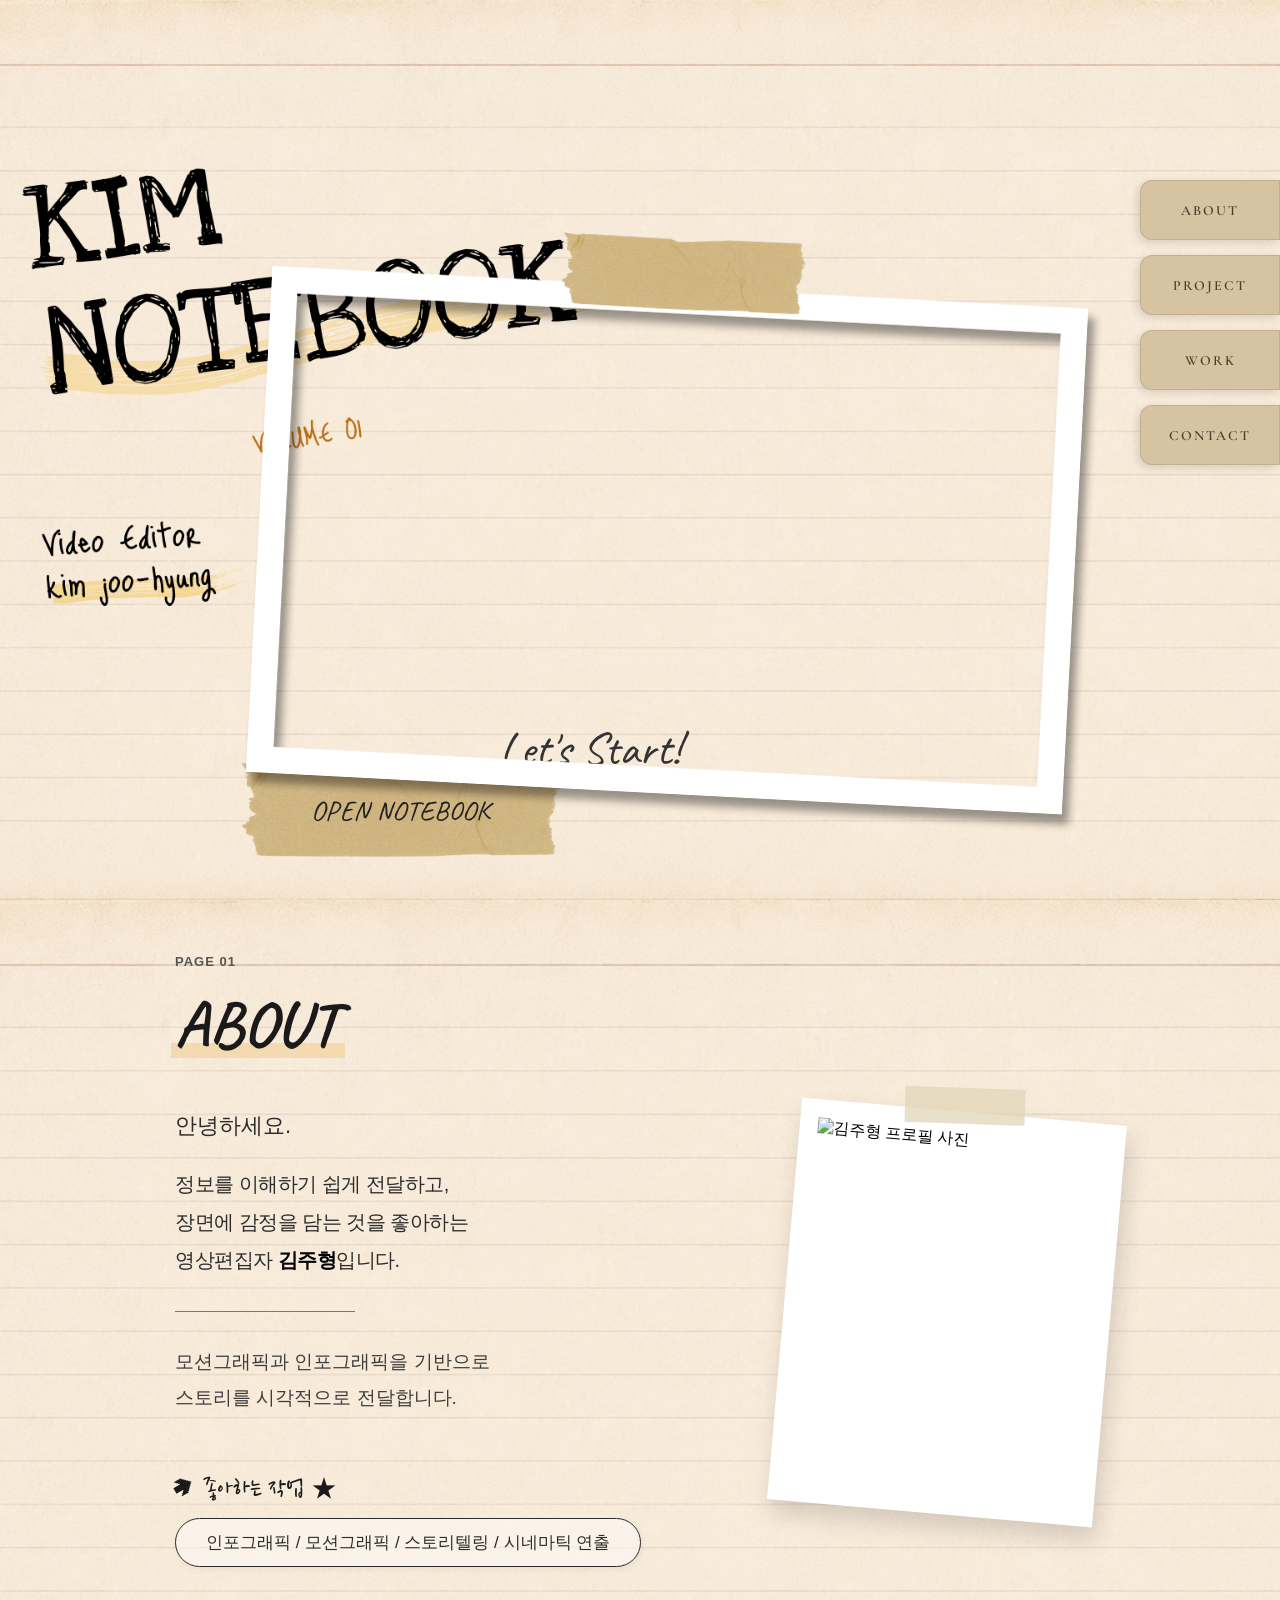
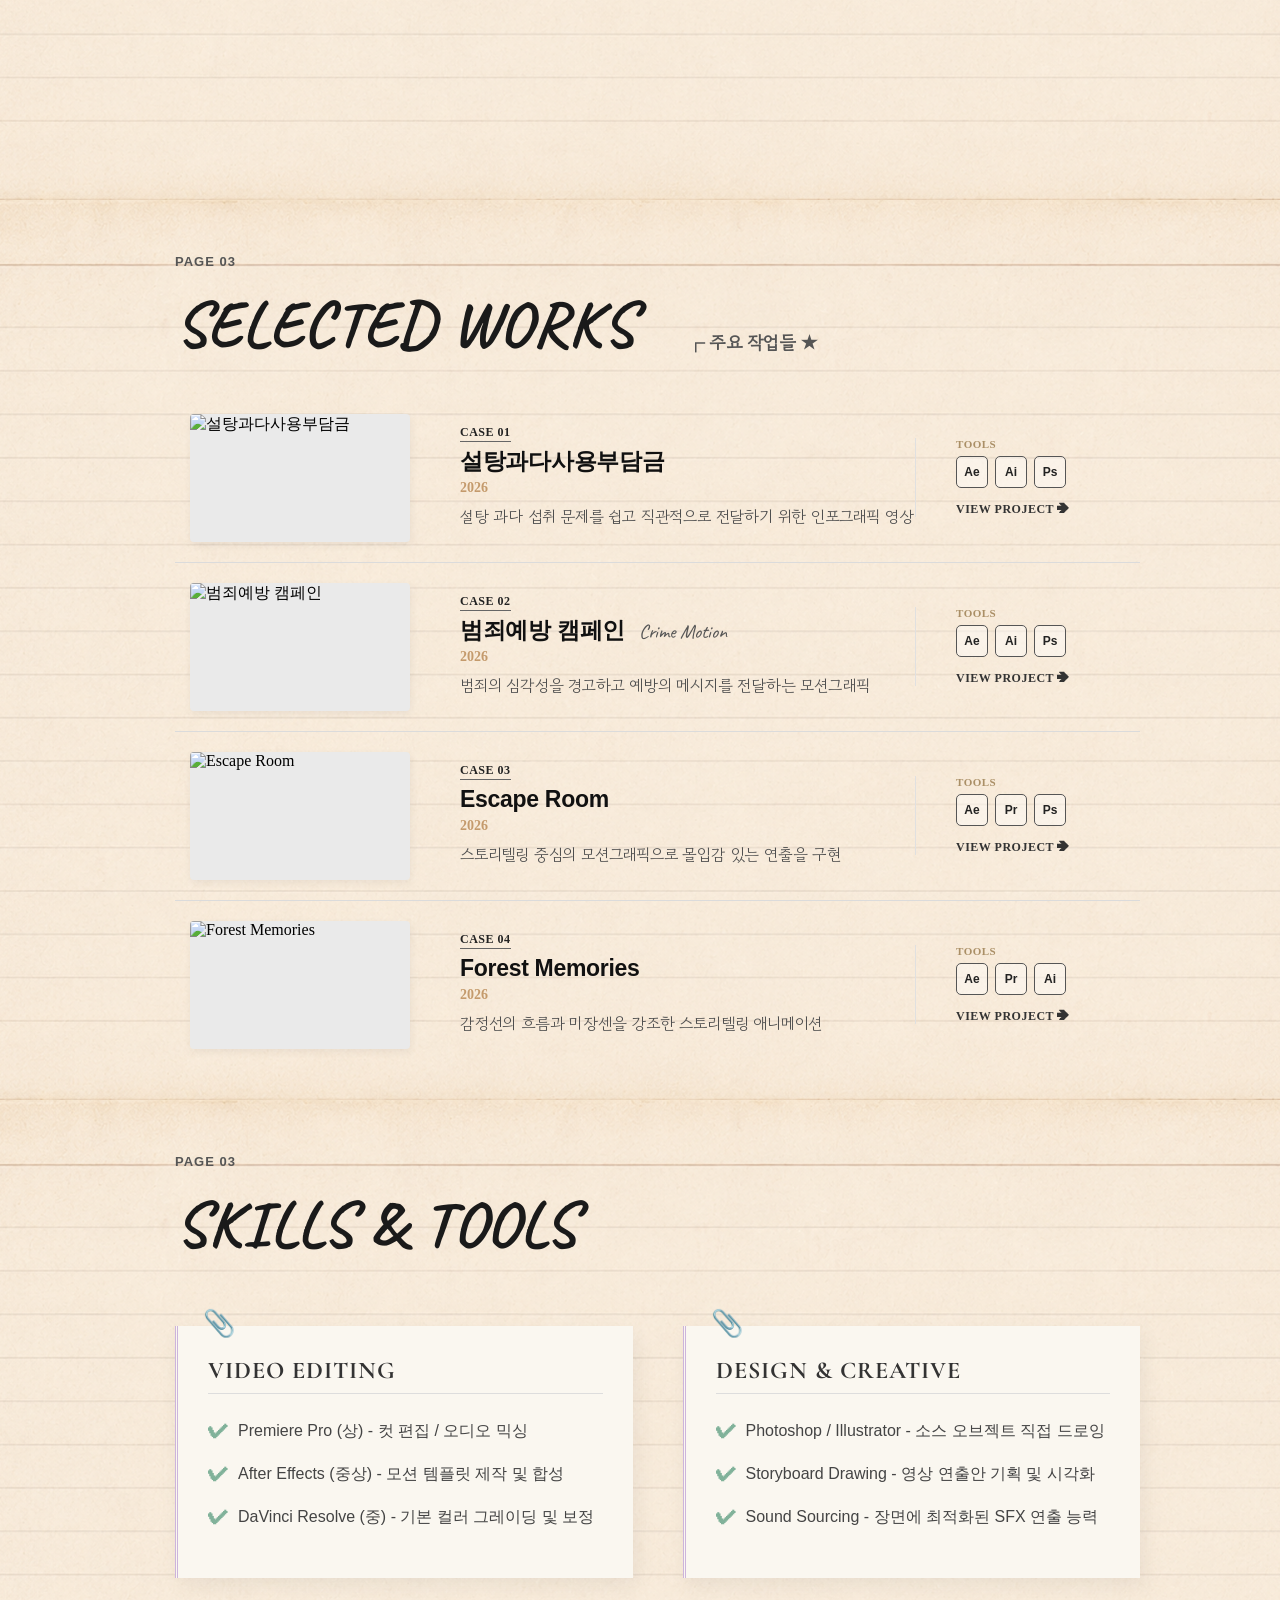
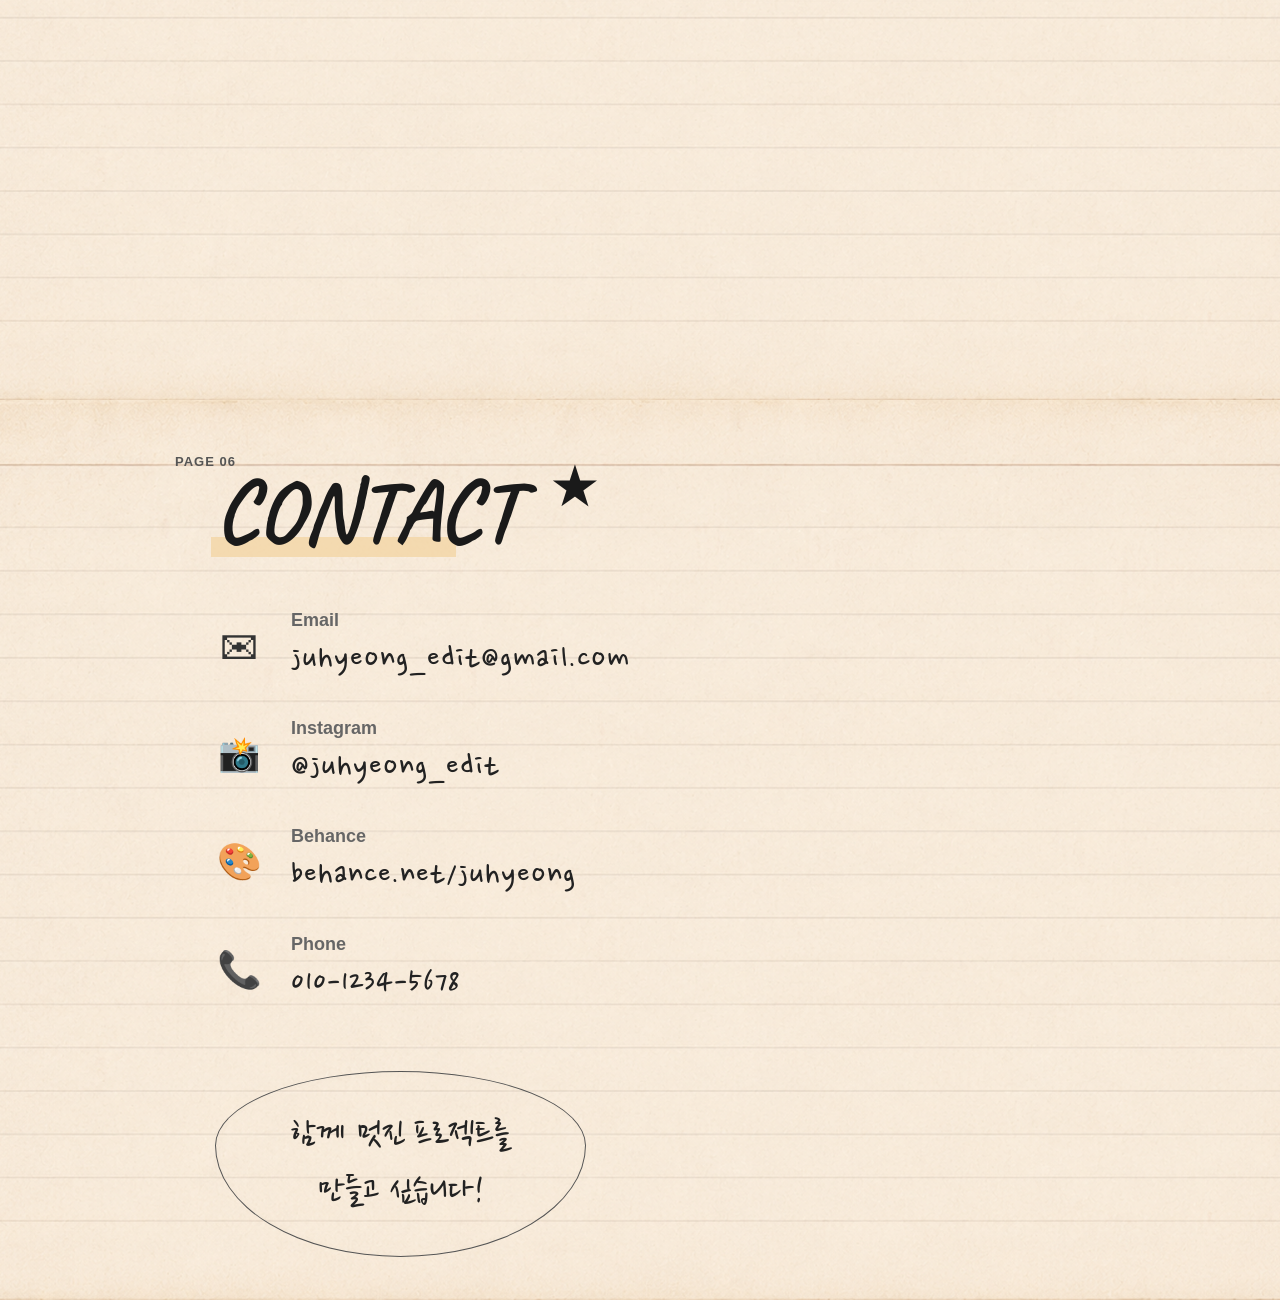
==== index.html @ 627f8b3f "사이트 전체 수정" ====
<!doctype html>
<html lang="ko">
    <head>
        <meta charset="UTF-8" />
        <meta name="viewport" content="width=device-width, initial-scale=1.0" />
        <title>KIM PORTFOLIO</title>
        <link rel="stylesheet" href="css/sec.css" />
        <link href="https://fonts.googleapis.com/css2?family=Caveat:wght@400;700&display=swap" rel="stylesheet" />
        <link
            href="https://fonts.googleapis.com/css2?family=Cormorant+Garamond:wght@500;600&display=swap"
            rel="stylesheet"
        />
        <link href="https://fonts.googleapis.com/css2?family=Nanum+Pen+Script&display=swap" rel="stylesheet" />
        <script src="js/mainjs.js" defer></script>
        <link
            href="https://fonts.googleapis.com/css2?family=Maru+Buri:wght@400;600&family=Gowun+Dodum&display=swap"
            rel="stylesheet"
        />
    </head>
    <body>
        <!-- 메뉴 -->
        <div class="book-tabs">
            <a href="#about" class="tab tab1">ABOUT</a>
            <a href="#works" class="tab tab2">PROJECT</a>
            <a href="#tools" class="tab tab3">WORK</a>
            <a href="#contact" class="tab tab4">CONTACT</a>
        </div>

        <!-- 메인 히어로 -->
        <section class="main">
            <img src="images/note2.png" alt="" class="bg" />
            <div class="paper-btn">
                <img src="images/paper.png" alt="" />
                <span>OPEN NOTEBOOK</span>
            </div>
            <div class="start-note">Let's Start!</div>
            <!-- 폴라로이드 -->
            <div class="polaroid">
                <video class="polaroid-video" autoplay muted loop playsinline>
                    <source src="images" type="video/mp4" />
                </video>
                <img src="images/마스킹폴라.png" class="polaroid-frame" />
            </div>
        </section>

        <!-- SECTION 2: ABOUT -->
        <section id="about" class="note-section">
            <img src="images/note back.png" class="bg" />

            <div class="inner">
                <span class="page-number">PAGE 01</span>
                <h2 class="title-about">ABOUT</h2>

                <div class="about-container">
                    <!-- 왼쪽 본문 텍스트 영역 -->
                    <div class="about-text-content">
                        <p class="greeting">안녕하세요.</p>
                        <p class="main-desc">
                            정보를 이해하기 쉽게 전달하고,<br />
                            장면에 감정을 담는 것을 좋아하는<br />
                            영상편집자 <span class="highlight-name">김주형</span>입니다.
                        </p>

                        <div class="handwriting-line"></div>

                        <p class="sub-desc">
                            모션그래픽과 인포그래픽을 기반으로<br />
                            스토리를 시각적으로 전달합니다.
                        </p>

                        <!-- 좋아하는 작업 섹션 (스티커 느낌) -->
                        <div class="favorite-section">
                            <div class="favorite-title"><span class="curve-arrow">➔</span> 좋아하는 작업 ★</div>
                            <div class="favorite-tags">인포그래픽 / 모션그래픽 / 스토리텔링 / 시네마틱 연출</div>
                        </div>
                    </div>

                    <!-- 오른쪽 폴라로이드 사진 영역 -->
                    <div class="about-photo-content">
                        <div class="photo-polaroid">
                            <div class="masking-tape"></div>
                            <img src="profile.jpg" alt="김주형 프로필 사진" class="profile-image" />
                        </div>
                    </div>
                </div>
            </div>
        </section>

        <!-- SECTION 3: WORKS (image_a112c7.jpg 레이아웃 완벽 매칭 + 스크롤 보드 구성) -->
        <section id="works" class="note-section2">
            <img src="images/note back.png" class="bg" />

            <div class="inner">
                <!-- 상단 타이틀 영역 -->
                <span class="page-number">PAGE 03</span>
                <h2 class="section-title">SELECTED WORKS <span class="sub-hand-title">┌ 주요 작업들 ★</span></h2>

                <!-- 전체를 감싸는 정갈한 사각형 큰 박스 -->
                <div class="works-board-box">
                    <!-- CASE 01 -->
                    <div class="work-list-item">
                        <div class="work-thumb">
                            <img src="images/thumb01.jpg" alt="설탕과다사용부담금" />
                        </div>
                        <div class="work-info-center">
                            <div class="case-tag">CASE 01</div>
                            <h3 class="work-item-title">설탕과다사용부담금</h3>
                            <span class="work-year">2026</span>
                            <p class="work-item-desc">
                                설탕 과다 섭취 문제를 쉽고 직관적으로 전달하기 위한 인포그래픽 영상
                            </p>
                        </div>
                        <div class="work-meta-right">
                            <div class="tools-wrapper">
                                <span class="tools-label">TOOLS</span>
                                <div class="tools-icons">
                                    <span class="icon-square">Ae</span>
                                    <span class="icon-square">Ai</span>
                                    <span class="icon-square">Ps</span>
                                </div>
                            </div>
                            <a href="#" class="view-project-btn">VIEW PROJECT ➔</a>
                        </div>
                    </div>

                    <!-- CASE 02 -->
                    <div class="work-list-item">
                        <div class="work-thumb">
                            <img src="images/thumb02.jpg" alt="범죄예방 캠페인" />
                        </div>
                        <div class="work-info-center">
                            <div class="case-tag">CASE 02</div>
                            <h3 class="work-item-title">범죄예방 캠페인 <span class="en-title">Crime Motion</span></h3>
                            <span class="work-year">2026</span>
                            <p class="work-item-desc">범죄의 심각성을 경고하고 예방의 메시지를 전달하는 모션그래픽</p>
                        </div>
                        <div class="work-meta-right">
                            <div class="tools-wrapper">
                                <span class="tools-label">TOOLS</span>
                                <div class="tools-icons">
                                    <span class="icon-square">Ae</span>
                                    <span class="icon-square">Ai</span>
                                    <span class="icon-square">Ps</span>
                                </div>
                            </div>
                            <a href="#" class="view-project-btn">VIEW PROJECT ➔</a>
                        </div>
                    </div>

                    <!-- CASE 03 -->
                    <div class="work-list-item">
                        <div class="work-thumb">
                            <img src="images/thumb03.jpg" alt="Escape Room" />
                        </div>
                        <div class="work-info-center">
                            <div class="case-tag">CASE 03</div>
                            <h3 class="work-item-title">Escape Room</h3>
                            <span class="work-year">2026</span>
                            <p class="work-item-desc">스토리텔링 중심의 모션그래픽으로 몰입감 있는 연출을 구현</p>
                        </div>
                        <div class="work-meta-right">
                            <div class="tools-wrapper">
                                <span class="tools-label">TOOLS</span>
                                <div class="tools-icons">
                                    <span class="icon-square">Ae</span>
                                    <span class="icon-square">Pr</span>
                                    <span class="icon-square">Ps</span>
                                </div>
                            </div>
                            <a href="#" class="view-project-btn">VIEW PROJECT ➔</a>
                        </div>
                    </div>

                    <!-- CASE 04 -->
                    <div class="work-list-item">
                        <div class="work-thumb">
                            <img src="images/thumb04.jpg" alt="Forest Memories" />
                        </div>
                        <div class="work-info-center">
                            <div class="case-tag">CASE 04</div>
                            <h3 class="work-item-title">Forest Memories</h3>
                            <span class="work-year">2026</span>
                            <p class="work-item-desc">감정선의 흐름과 미장센을 강조한 스토리텔링 애니메이션</p>
                        </div>
                        <div class="work-meta-right">
                            <div class="tools-wrapper">
                                <span class="tools-label">TOOLS</span>
                                <div class="tools-icons">
                                    <span class="icon-square">Ae</span>
                                    <span class="icon-square">Pr</span>
                                    <span class="icon-square">Ai</span>
                                </div>
                            </div>
                            <a href="#" class="view-project-btn">VIEW PROJECT ➔</a>
                        </div>
                    </div>
                </div>
            </div>
        </section>

        <!-- SECTION 4: TOOLS & SKILLS (보유 기술 스택) -->
        <section id="tools" class="note-section3">
            <img src="images/note back.png" class="bg" />
            <div class="inner">
                <span class="page-number">PAGE 03</span>
                <h2 class="section-title">SKILLS & TOOLS</h2>

                <div class="tools-container">
                    <div class="tool-card">
                        <div class="clip">📎</div>
                        <h3>VIDEO EDITING</h3>
                        <ul class="skill-list">
                            <li><span class="check">✔</span> Premiere Pro (상) - 컷 편집 / 오디오 믹싱</li>
                            <li><span class="check">✔</span> After Effects (중상) - 모션 템플릿 제작 및 합성</li>
                            <li><span class="check">✔</span> DaVinci Resolve (중) - 기본 컬러 그레이딩 및 보정</li>
                        </ul>
                    </div>

                    <div class="tool-card">
                        <div class="clip">📎</div>
                        <h3>DESIGN & CREATIVE</h3>
                        <ul class="skill-list">
                            <li><span class="check">✔</span> Photoshop / Illustrator - 소스 오브젝트 직접 드로잉</li>
                            <li><span class="check">✔</span> Storyboard Drawing - 영상 연출안 기획 및 시각화</li>
                            <li><span class="check">✔</span> Sound Sourcing - 장면에 최적화된 SFX 연출 능력</li>
                        </ul>
                    </div>
                </div>
            </div>
        </section>

        <!-- SECTION 5: CONTACT (연락처 및 아웃트로) -->
        <section id="contact" class="note-section4">
            <img src="images/note back.png" class="bg" />

            <div class="inner">
                <span class="page-number">PAGE 06</span>

                <div class="contact-wrapper">
                    <div class="contact-left">
                        <h2 class="title-contact">CONTACT <span class="star">★</span></h2>

                        <div class="contact-list">
                            <div class="contact-item">
                                <div class="icon-box email-icon"></div>
                                <div class="info-box">
                                    <span class="label">Email</span>
                                    <span class="value">juhyeong_edit@gmail.com</span>
                                </div>
                            </div>

                            <div class="contact-item">
                                <div class="icon-box instagram-icon"></div>
                                <div class="info-box">
                                    <span class="label">Instagram</span>
                                    <span class="value">@juhyeong_edit</span>
                                </div>
                            </div>

                            <div class="contact-item">
                                <div class="icon-box behance-icon"></div>
                                <div class="info-box">
                                    <span class="label">Behance</span>
                                    <span class="value">behance.net/juhyeong</span>
                                </div>
                            </div>

                            <div class="contact-item">
                                <div class="icon-box phone-icon"></div>
                                <div class="info-box">
                                    <span class="label">Phone</span>
                                    <span class="value">010-1234-5678</span>
                                </div>
                            </div>
                        </div>

                        <div class="cloud-comment">
                            <p>함께 멋진 프로젝트를<br />만들고 싶습니다!</p>
                        </div>
                    </div>

                    <div class="contact-right"></div>
                </div>
            </div>
        </section>
    </body>
</html>
---- css/sec.css ----
/* ==========================================
   기본 초기화 및 공통 레이아웃 스타일 
   ========================================== */
* {
    margin: 0;
    padding: 0;
    box-sizing: border-box;
}
ul,
li {
    list-style: none;
}
a {
    text-decoration: none;
    color: #333;
}
img {
    width: 100%;
    display: block;
    object-fit: cover;
}
section {
    height: 100vh;
    width: 100%;
}
.inner {
    max-width: 1480px;
    margin: auto;
}

/* ==========================================
   메뉴 고정 및 탭 스타일 
   ========================================== */
.book-tabs {
    position: fixed;
    right: 0;
    top: 180px;
    z-index: 100;
}
.tab {
    display: flex;
    align-items: center;
    justify-content: center;
    width: 140px;
    height: 60px;
    margin-bottom: 15px;
    text-decoration: none;
    font-family: "Cormorant Garamond", serif;
    font-size: 14px;
    font-weight: 600;
    letter-spacing: 2px;
    color: #4b3c2a;
    background: #d6c3a1;
    border: 1px solid rgba(80, 60, 40, 0.15);
    transition: 0.3s;
    border-radius: 12px 0 0 12px;
    box-shadow: -3px 3px 8px rgba(0, 0, 0, 0.12);
    text-transform: uppercase;
}
.tab:hover {
    transform: translateX(-7px);
    background: #ccb58d;
    color: #2e2116;
    box-shadow: -8px 8px 18px rgba(0, 0, 0, 0.18);
}

/* ==========================================
   메인 히어로 섹션 스타일 
   ========================================== */
.main {
    position: relative;
    overflow: hidden;
}
.main .bg {
    width: 100%;
    height: 100vh;
    object-fit: cover;
}
.paper-btn {
    position: absolute;
    left: 240px;
    top: 760px;
    width: 320px;
    height: 100px;
    background: none;
    border: none;
    cursor: pointer;
    transition:
        transform 0.25s ease,
        filter 0.25s ease;
}
.paper-btn img {
    width: 100%;
    height: 100%;
    object-fit: contain;
    display: block;
}
.paper-btn span {
    position: absolute;
    top: 50%;
    left: 50%;
    transform: translate(-50%, -50%);
    font-family: "Caveat", cursive;
    font-size: 28px;
    color: #222;
    white-space: nowrap;
}
.paper-btn:hover {
    transform: translateY(-8px);
    filter: drop-shadow(0 12px 20px rgba(0, 0, 0, 0.2));
}
.paper-btn:active img {
    transform: translateY(-3px);
}
.start-note {
    position: absolute;
    left: 500px;
    top: 720px;
    font-family: "Caveat", cursive;
    font-size: 46px;
    color: #333;
    animation: doodleRotate 0.8s steps(1) infinite;
}
@keyframes doodleRotate {
    0% {
        transform: rotate(-6deg);
    }
    25% {
        transform: rotate(-2deg);
    }
    50% {
        transform: rotate(-9deg);
    }
    75% {
        transform: rotate(-4deg);
    }
    100% {
        transform: rotate(-6deg);
    }
}
.polaroid {
    position: absolute;
    right: 160px;
    bottom: 60px;
    width: 900px;
    z-index: 50;
    transform: rotate(3deg);
}
.polaroid-video {
    position: absolute;
    top: 60px;
    left: 20px;
    width: 260px;
    height: 270px;
    object-fit: cover;
}
.polaroid-frame {
    position: relative;
    width: 100%;
    display: block;
    z-index: 2;
}

/* ==========================================
   노트패드 공통 베이스 (SECTION 2, 3, 4, 5 통합 대응)
   ========================================== */
.note-section,
.note-section2,
.note-section3,
.note-section4 {
    position: relative;
    width: 100%;
    height: 100vh;
    display: block;
    clear: both;
    overflow: hidden;
}
.note-section .bg,
.note-section2 .bg,
.note-section3 .bg,
.note-section4 .bg {
    position: absolute;
    top: 0;
    left: 0;
    width: 100%;
    height: 100vh;
    object-fit: cover;
    z-index: 1;
}
.note-section .inner,
.note-section2 .inner,
.note-section3 .inner,
.note-section4 .inner {
    position: relative;
    z-index: 2;
    max-width: 100%;
    height: 100%;
    padding-top: 55px;
    padding-left: 175px; /* 스프링선 침범 제어 */
    padding-right: 140px; /* 우측 인덱스 탭 겹침 완충지대 확보 */
    box-sizing: border-box;
}

/* 타이틀 정렬 요소들 */
.page-number {
    display: block;
    font-family: "Arial", sans-serif;
    font-size: 13px;
    font-weight: bold;
    color: #555555;
    letter-spacing: 1px;
    margin-bottom: 24px;
    line-height: 1;
}
.title-about,
.section-title {
    display: inline-block;
    position: relative;
    font-family: "Caveat", cursive;
    font-size: 64px;
    font-weight: 700;
    color: #1a1a1a;
    line-height: 1;
    margin: 0;
    letter-spacing: 1px;
}
.title-about::after,
.section-title::after {
    content: "";
    position: absolute;
    left: -4px;
    bottom: -2px;
    width: 106%;
    height: 15px;
    background-color: #f3d4a2;
    z-index: -1;
    opacity: 0.75;
}

/* ==========================================
   SECTION 2: ABOUT 개별 스타일
   ========================================== */
.about-container {
    display: flex;
    justify-content: space-between;
    align-items: flex-start;
    margin-top: 55px;
    width: 100%;
}
.about-text-content {
    flex: 1.2;
    font-family: "Pretendard", sans-serif;
    color: #2c2c2c;
}
.about-text-content .greeting {
    font-size: 22px;
    font-weight: 500;
    margin-bottom: 24px;
}
.about-text-content .main-desc {
    font-size: 20px;
    line-height: 1.9;
    letter-spacing: -0.5px;
}
.about-text-content .highlight-name {
    font-weight: 700;
    color: #000;
}
.about-text-content .handwriting-line {
    width: 180px;
    height: 1px;
    background-color: #777777;
    margin: 32px 0;
}
.about-text-content .sub-desc {
    font-size: 19px;
    line-height: 1.9;
    color: #3d3d3d;
}
.favorite-section {
    margin-top: 55px;
}
.favorite-title {
    font-family: "Nanum Pen Script", cursive;
    font-size: 26px;
    color: #1a1a1a;
    margin-bottom: 12px;
    display: flex;
    align-items: center;
    gap: 8px;
}
.favorite-section .curve-arrow {
    transform: rotate(-30deg);
    display: inline-block;
    font-size: 20px;
}
.favorite-tags {
    display: inline-block;
    border: 1.5px solid #2b2b2b;
    border-radius: 50px;
    padding: 12px 30px;
    font-size: 17px;
    font-weight: 500;
    background-color: rgba(255, 255, 255, 0.4);
    box-shadow: 2px 3px 6px rgba(0, 0, 0, 0.05);
}
.about-photo-content {
    flex: 0.8;
    display: flex;
    justify-content: center;
    align-items: center;
}
.photo-polaroid {
    position: relative;
    background-color: #ffffff;
    padding: 18px 18px 75px 18px;
    box-shadow: 5px 12px 25px rgba(0, 0, 0, 0.15);
    transform: rotate(5deg);
    transition: transform 0.4s ease;
}
.photo-polaroid:hover {
    transform: rotate(0deg) scale(1.03);
}
.photo-polaroid .profile-image {
    width: 290px;
    height: 310px;
    object-fit: cover;
}
.photo-polaroid .masking-tape {
    position: absolute;
    top: -24px;
    left: 50%;
    transform: translateX(-50%) rotate(-3deg);
    width: 120px;
    height: 36px;
    background-color: rgba(226, 214, 184, 0.75);
}

/* ==========================================
   SECTION 3: WORKS 개별 스타일 (가독성 높은 서체 조합)
   ========================================== */
/* 타이틀 및 코멘트 정렬 */
.sub-hand-title {
    font-family: 'Gowun Dodum', sans-serif;
    font-size: 18px; /* 손글씨 고딕 계열에 맞춘 가독성 스케일링 */
    font-weight: 600;
    color: #555555;
    margin-left: 35px;
    display: inline-block;
    vertical-align: bottom;
    transform: translateY(-5px);
    letter-spacing: -0.5px;
}

.section-title {
    display: inline-block;
    position: relative;
    font-family: "Caveat", cursive;
    font-size: 64px;
    font-weight: 700;
    color: #1a1a1a;
    line-height: 1;
    margin: 0;
    letter-spacing: 1px;
}
.section-title::after { display: none !important; }

/* 4개의 행을 담는 큰 박스 중앙 정렬 */
.works-board-box {
    display: flex;
    flex-direction: column;
    justify-content: center; 
    width: 100%;
    max-width: 1320px;       
    height: calc(100vh - 170px); 
    margin: 10px auto 0 auto; 
}

/* 개별 리스트 아이템 행 */
.work-list-item {
    display: flex;
    align-items: center;
    padding: 20px 15px; 
    border-bottom: 1px solid #dbdbdb;
    width: 100%;
    box-sizing: border-box;
}
.work-list-item:last-child {
    border-bottom: none;
}

/* 좌측 썸네일 구조 */
.work-thumb {
    width: 220px;  
    height: 128px; 
    background-color: #eaeaea;
    border-radius: 4px;
    overflow: hidden;
    box-shadow: 1px 3px 8px rgba(0, 0, 0, 0.06);
    flex-shrink: 0;
}
.work-thumb img {
    width: 100%;
    height: 100%;
    object-fit: cover;
}

/* 중앙 설명 텍스트 영역 */
.work-info-center {
    flex: 1;
    padding-left: 50px; 
    display: flex;
    flex-direction: column;
    align-items: flex-start;
}

.case-tag {
    font-family: 'Maru Buri', serif; /* 단정한 도서 타입의 모눈종이 감성 서체 */
    font-size: 12px;
    font-weight: 600;
    color: #222;
    position: relative;
    margin-bottom: 8px;
    letter-spacing: 0.5px;
    text-transform: uppercase;
}
.case-tag::after {
    content: '';
    position: absolute;
    left: 0;
    bottom: -2px;
    width: 100%;
    height: 1px;
    background-color: #666;
}

/* 프로젝트 대제목 크기 및 서체 정비 */
.work-item-title {
    font-family: 'Pretendard', sans-serif;
    font-size: 23px; 
    font-weight: bold;
    color: #111111;
    margin-bottom: 4px;
    line-height: 1.2;
    letter-spacing: -0.3px;
}
.work-item-title .en-title {
    font-family: 'Caveat', cursive;
    font-size: 20px;
    font-weight: normal;
    margin-left: 8px;
    color: #555;
}

.work-year {
    font-family: 'Maru Buri', serif;
    font-size: 14px;
    font-weight: 600;
    color: #c49a6c;
    margin-bottom: 8px;
}

/* [중요 수정] 가독성을 대폭 높인 부드러운 노트용 서체 적용 */
.work-item-desc {
    font-family: 'Gowun Dodum', sans-serif; /* 둥글둥글하면서도 정렬이 완벽한 가독성 최고 서체 */
    font-size: 16px; /* 고딕 계열에 최적화된 편안한 본문 크기 */
    line-height: 1.6;
    color: #4f4f4f;
    letter-spacing: -0.2px;
}

/* 우측 메타 툴 & 링크 영역 */
.work-meta-right {
    width: 210px;
    display: flex;
    flex-direction: column;
    align-items: flex-start;
    padding-left: 40px;
    border-left: 1px solid #e0e0e0;
    flex-shrink: 0;
}

.tools-wrapper {
    margin-bottom: 14px;
}
.tools-label {
    display: block;
    font-family: 'Maru Buri', serif;
    font-size: 11px;
    font-weight: bold;
    letter-spacing: 0.5px;
    color: #aa8f66;
    margin-bottom: 6px;
}

/* 툴 아이콘 박스 */
.tools-icons {
    display: flex;
    gap: 7px;
}
.icon-square {
    display: flex;
    align-items: center;
    justify-content: center;
    width: 32px; 
    height: 32px;
    border: 1px solid #555555;
    border-radius: 5px;
    font-family: 'Arial', sans-serif;
    font-size: 12px;
    font-weight: bold;
    color: #222222;
    background-color: rgba(255, 255, 255, 0.4);
}

/* 링크 텍스트 서체 조율 */
.view-project-btn {
    font-family: 'Maru Buri', serif;
    font-size: 12px;
    font-weight: 600;
    letter-spacing: 0.5px;
    color: #333333;
    text-transform: uppercase;
    transition: transform 0.2s ease;
    display: inline-block;
}
.view-project-btn:hover {
    transform: translateX(4px);
    color: #000;
}

/* ==========================================
   SECTION 4: SKILLS & TOOLS 개별 스타일
   ========================================== */
.tools-container {
    display: flex;
    gap: 50px;
    margin-top: 70px;
}
.tool-card {
    flex: 1;
    background: #faf7f0;
    border-left: 3px double #cdb4db;
    padding: 30px;
    position: relative;
    box-shadow: 4px 8px 20px rgba(0, 0, 0, 0.06);
}
.tool-card .clip {
    position: absolute;
    top: -18px;
    left: 25px;
    font-size: 26px;
}
.tool-card h3 {
    font-family: "Cormorant Garamond", serif;
    font-size: 24px;
    letter-spacing: 1px;
    margin-bottom: 25px;
    color: #333;
    border-bottom: 1px solid #ddd;
    padding-bottom: 8px;
}
.skill-list li {
    font-family: "Pretendard", sans-serif;
    font-size: 16px;
    margin-bottom: 18px;
    color: #444;
    display: flex;
    align-items: center;
    gap: 10px;
}
.skill-list .check {
    font-family: "Nanum Pen Script", cursive;
    font-size: 20px;
    color: #81b29a;
    font-weight: bold;
}

/* ==========================================
   SECTION 5: CONTACT 개별 스타일 (세로 반 분할 및 좌측 정중앙 정렬)
   ========================================== */
.contact-wrapper {
    display: flex;
    justify-content: space-between;
    align-items: center; /* [중요] 좌측과 우측 콘텐츠의 세로축 높이를 중앙 정렬 */
    margin-top: 20px;
    width: 100%;
    height: calc(100vh - 160px); /* 상단 타이틀 여백을 제외한 나머지 화면 전체 활용 */
}

/* [수정] 정확히 화면의 왼쪽 '반'을 차지하고, 그 안에서 세로/가로 정중앙 정렬 */
.contact-left {
    flex: 1; /* 가로 폭을 정확히 1:1 수준으로 반 분할 */
    display: flex;
    flex-direction: column;
    justify-content: center; /* 내부 요소들을 세로 정중앙으로 배치 */
    align-items: flex-start; /* 글자 시작선은 왼쪽 정렬 유지 */
    padding-left: 40px;      /* 스프링선에서 한 걸음 더 들어가 안정감 확보 */
    height: 100%;            /* 부모 높이를 그대로 받아와 세로 중앙 정렬 기준 수립 */
}

/* [수정] CONTACT 타이틀 크기 추가 확대 */
.title-contact {
    display: inline-block;
    position: relative;
    font-family: "Caveat", cursive;
    font-size: 88px; /* 76px -> 88px로 추가 확대 */
    font-weight: 700;
    color: #1a1a1a;
    line-height: 1;
    margin: 0 0 55px 0;
    letter-spacing: 1px;
}
.title-contact .star {
    font-family: 'Pretendard', sans-serif;
    font-size: 44px; /* 별 크기 확대 */
    vertical-align: super;
    margin-left: 10px;
    display: inline-block;
    transform: translateY(-8px);
}
.title-contact::after {
    content: '';
    position: absolute;
    left: -4px;
    bottom: -2px;
    width: 245px; /* 커진 글자에 맞춘 형광펜 너비 */
    height: 20px;
    background-color: #f3d4a2;
    z-index: -1;
    opacity: 0.75;
}

/* 연락처 리스트 배열 간격 및 크기 확대 */
.contact-list {
    display: flex;
    flex-direction: column;
    gap: 36px; /* 줄글 라인과의 싱크를 위해 간격 소폭 자극 */
    margin-bottom: 65px;
}

.contact-item {
    display: flex;
    align-items: center;
    gap: 28px; /* 아이콘과 텍스트 사이 여백 확대 */
}

/* 아이콘 크기 추가 확대 */
.contact-item .icon-box {
    width: 48px;  /* 40px -> 48px로 확대 */
    height: 48px; /* 40px -> 48px로 확대 */
    display: flex;
    align-items: center;
    justify-content: center;
}
.email-icon::before { content: "✉"; font-size: 38px; color: #333; }
.instagram-icon::before { content: "📸"; font-size: 34px; color: #333; }
.behance-icon::before { content: "🎨"; font-size: 36px; color: #333; }
.phone-icon::before { content: "📞"; font-size: 36px; color: #333; }

/* [수정] 텍스트 크기 추가 극대화 */
.contact-item .info-box {
    display: flex;
    flex-direction: column;
    gap: 6px;
}
.contact-item .info-box .label {
    font-family: 'Arial', sans-serif;
    font-size: 18px; /* 소제목 시인성 업그레이드 */
    font-weight: bold;
    color: #666666;
}
.contact-item .info-box .value {
    font-family: 'Nanum Pen Script', 'Pretendard', cursive;
    font-size: 36px; /* 30px -> 36px로 큼직하게 확대 */
    color: #222222;
    letter-spacing: 1px;
}

/* [수정] 하단 구름 모양 말풍선 볼륨 및 서체 추가 확대 */
.cloud-comment {
    position: relative;
    display: inline-block;
    padding: 35px 75px; /* 안쪽 여백을 더 넓혀 말풍선 덩어리감 키움 */
    background: transparent;
    
    border: 1.5px solid #555555;
    border-radius: 50% 50% 50% 50% / 40% 40% 60% 60%;
    box-shadow: inset 0 0 8px rgba(0,0,0,0.02);
}
.cloud-comment p {
    font-family: 'Nanum Pen Script', cursive;
    font-size: 38px; /* 32px -> 38px로 통 크게 확대 */
    line-height: 1.5;
    color: #222222;
    text-align: center;
    white-space: nowrap; 
}

/* 오른쪽 콘텐츠 영역 (화면의 오른쪽 반을 정확히 차지) */
.contact-right {
    flex: 1; /* 1:1 분할을 위해 동일하게 1 지정 */
    width: 100%;
    height: 100%;
    position: relative;
    display: flex;
    justify-content: center;
    align-items: center;
}
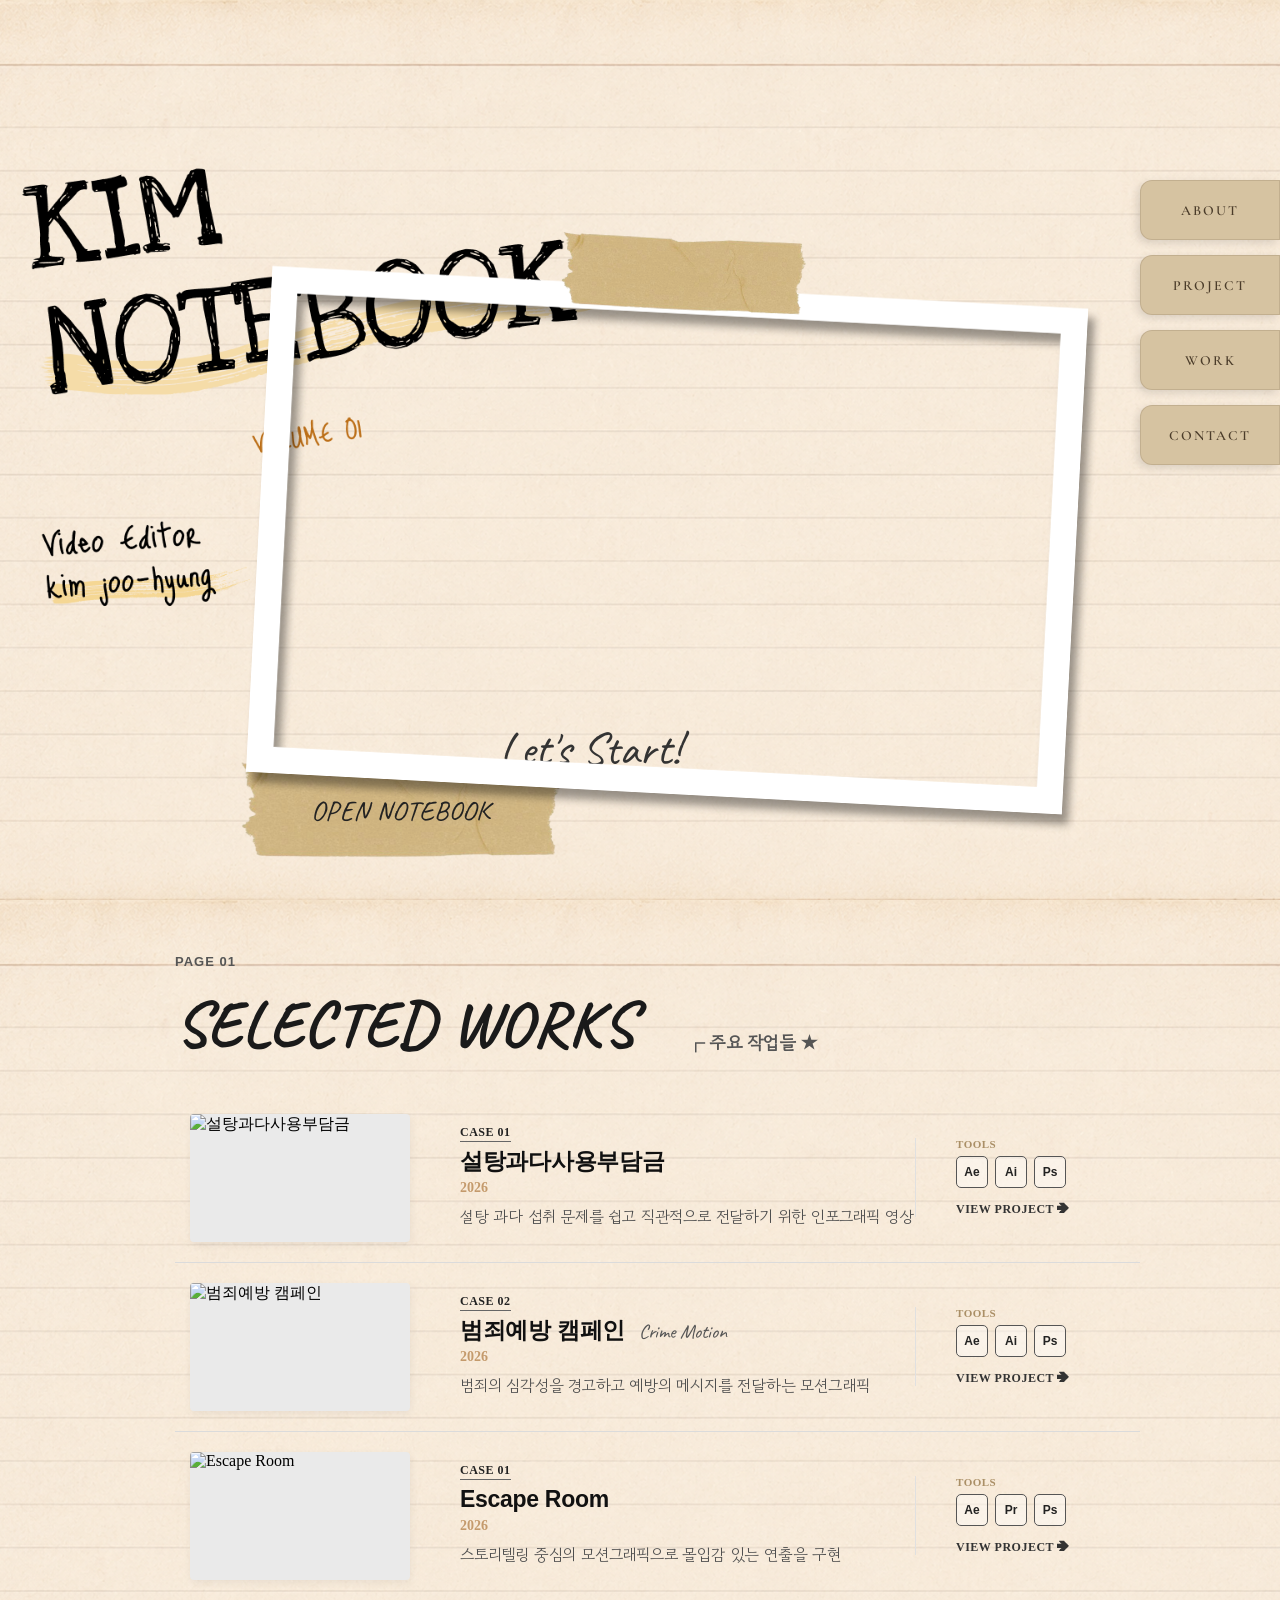
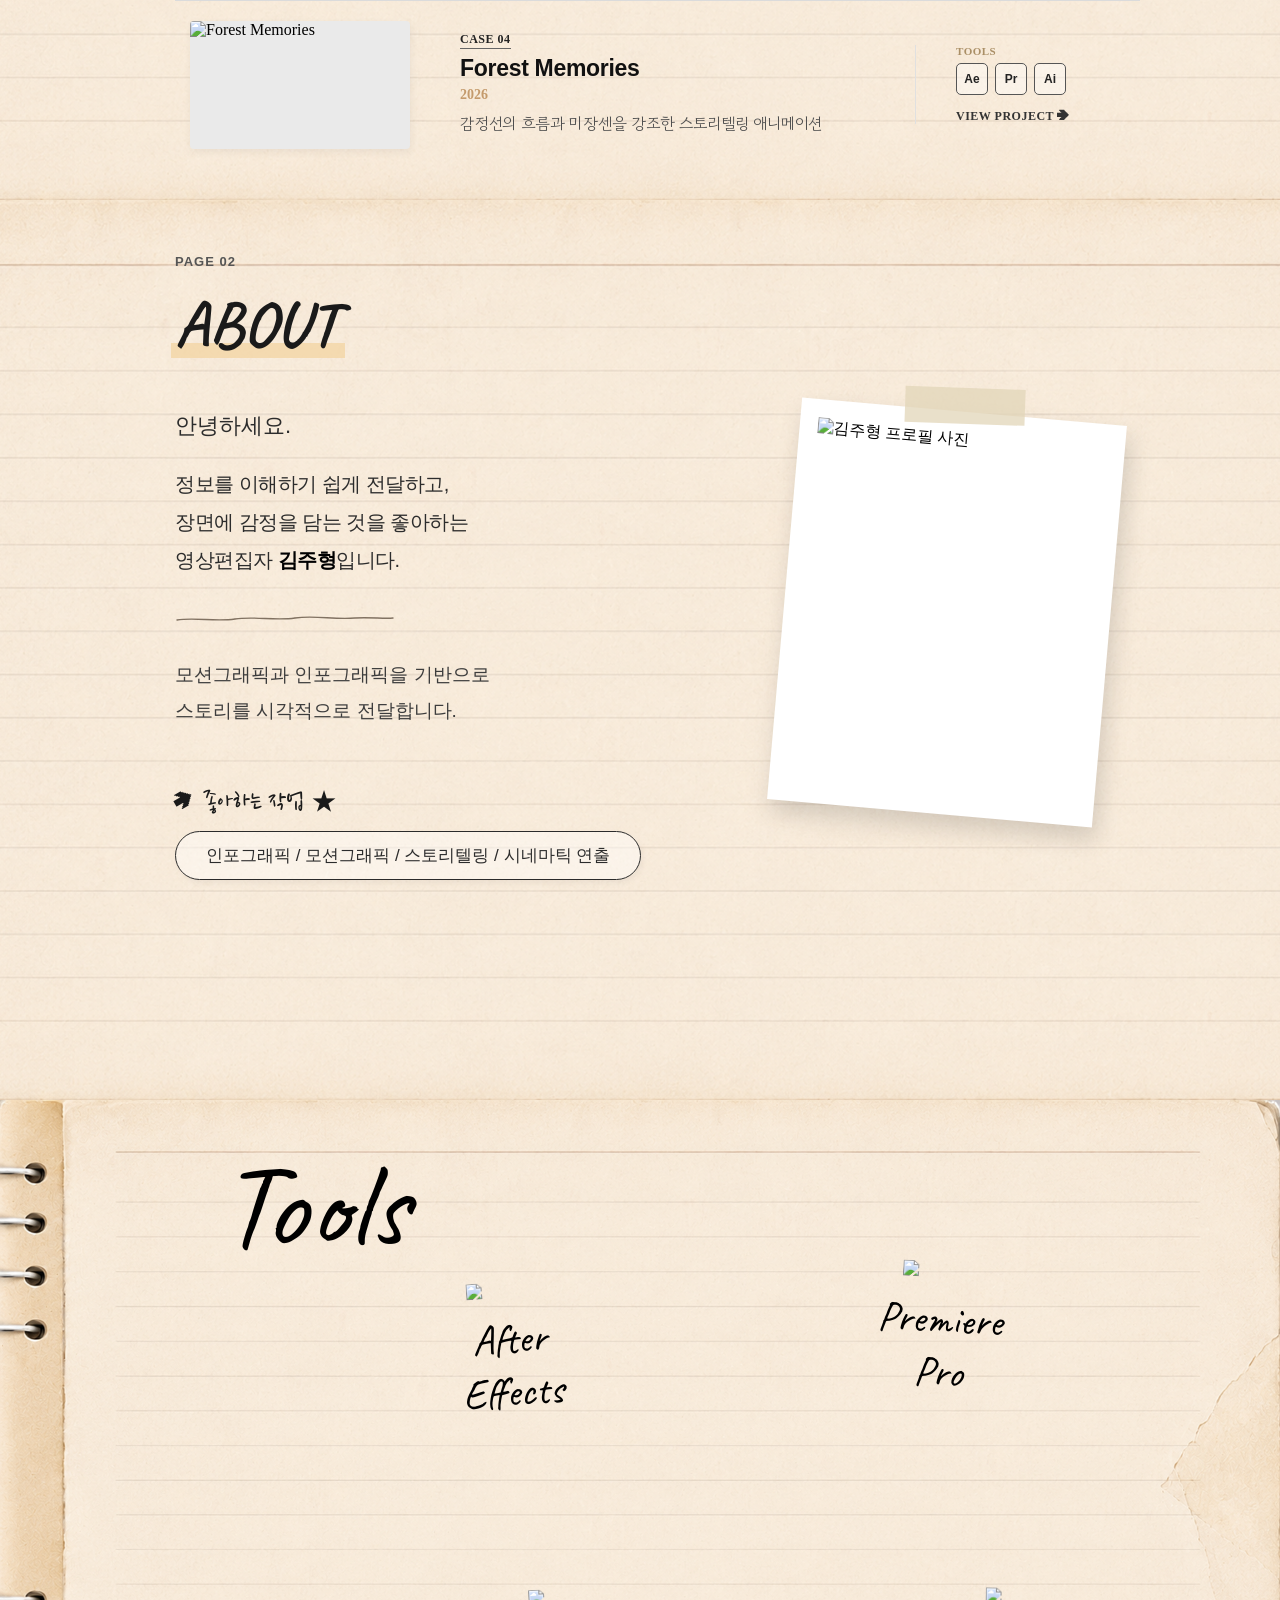
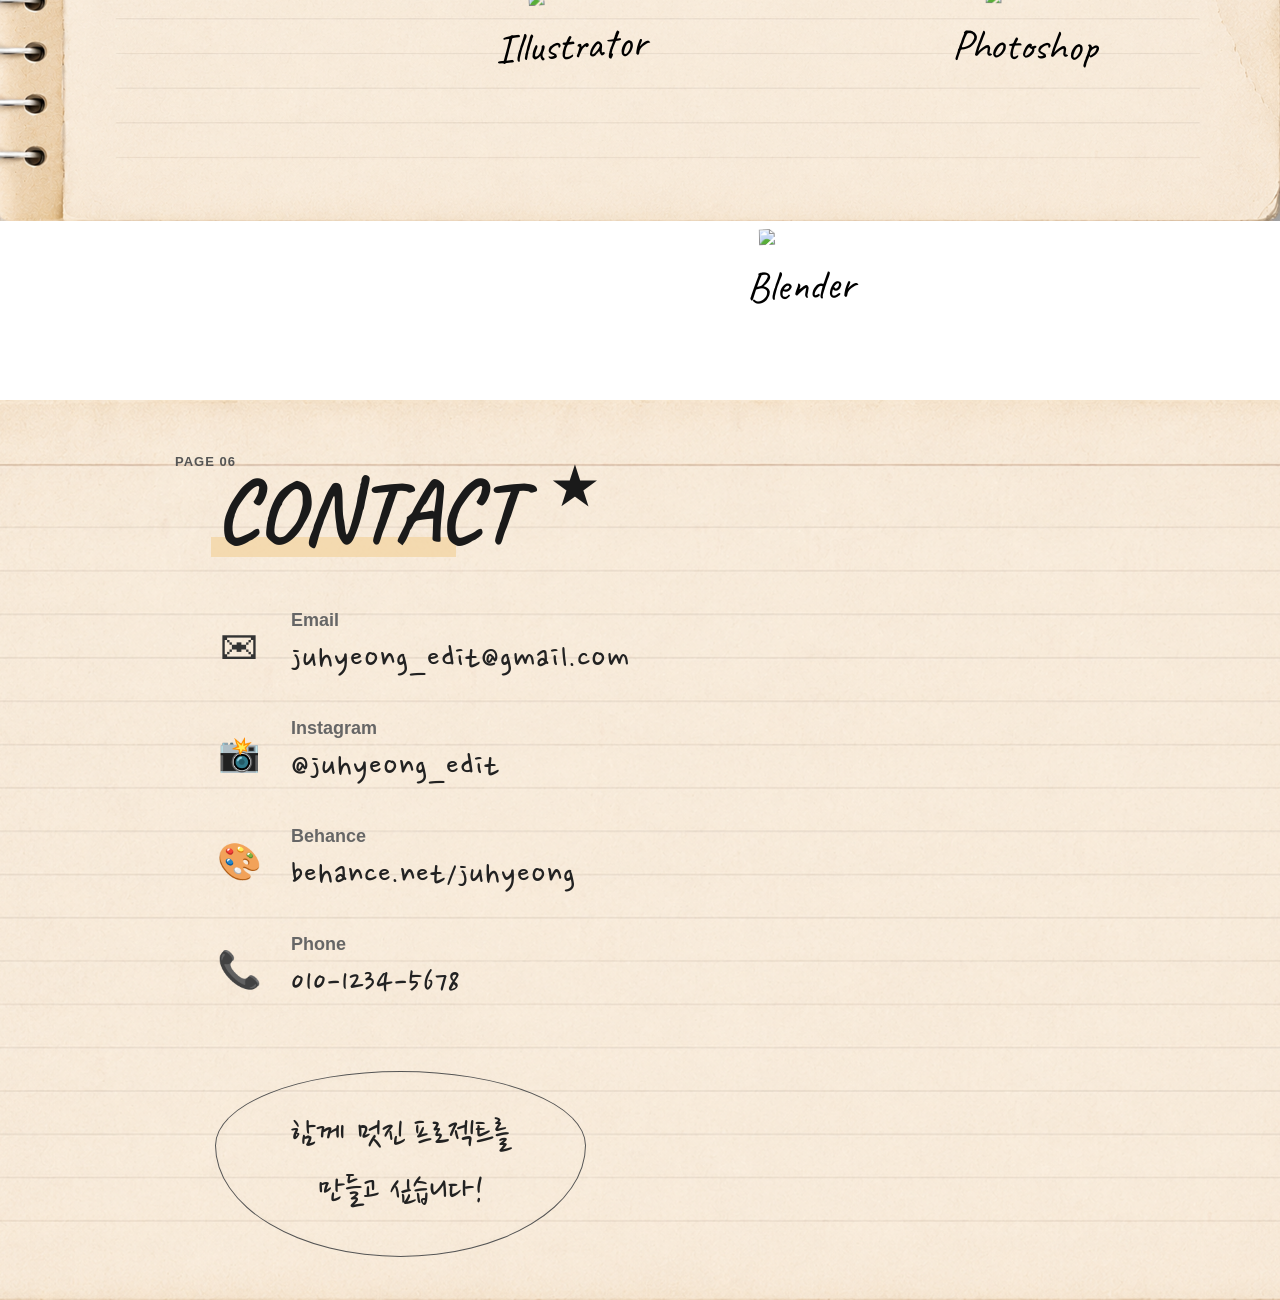
==== commit e452e5f5: "tools 수정" ====
--- a/index.html
+++ b/index.html
@@ -5,20 +5,27 @@
         <meta name="viewport" content="width=device-width, initial-scale=1.0" />
         <title>KIM PORTFOLIO</title>
         <link rel="stylesheet" href="css/sec.css" />
+
+        <!-- 💡 GSAP 코어 및 플러그인 연동 (ScrollTo, ScrollTrigger) -->
+        <script src="https://cdnjs.cloudflare.com/ajax/libs/gsap/3.12.2/gsap.min.js"></script>
+        <script src="https://cdnjs.cloudflare.com/ajax/libs/gsap/3.12.2/ScrollToPlugin.min.js"></script>
+        <script src="https://cdnjs.cloudflare.com/ajax/libs/gsap/3.12.2/ScrollTrigger.min.js"></script>
+        <script src="https://unpkg.com/lenis@1.1.13/dist/lenis.min.js"></script>
         <link href="https://fonts.googleapis.com/css2?family=Caveat:wght@400;700&display=swap" rel="stylesheet" />
         <link
             href="https://fonts.googleapis.com/css2?family=Cormorant+Garamond:wght@500;600&display=swap"
             rel="stylesheet"
         />
         <link href="https://fonts.googleapis.com/css2?family=Nanum+Pen+Script&display=swap" rel="stylesheet" />
-        <script src="js/mainjs.js" defer></script>
         <link
             href="https://fonts.googleapis.com/css2?family=Maru+Buri:wght@400;600&family=Gowun+Dodum&display=swap"
             rel="stylesheet"
         />
+
+        <script src="js/mainjs.js" defer></script>
     </head>
     <body>
-        <!-- 메뉴 -->
+        <!-- 우측 고정 메뉴 -->
         <div class="book-tabs">
             <a href="#about" class="tab tab1">ABOUT</a>
             <a href="#works" class="tab tab2">PROJECT</a>
@@ -29,12 +36,14 @@
         <!-- 메인 히어로 -->
         <section class="main">
             <img src="images/note2.png" alt="" class="bg" />
-            <div class="paper-btn">
+
+            <div class="paper-btn" id="openNotebookBtn">
                 <img src="images/paper.png" alt="" />
                 <span>OPEN NOTEBOOK</span>
             </div>
+
             <div class="start-note">Let's Start!</div>
-            <!-- 폴라로이드 -->
+
             <div class="polaroid">
                 <video class="polaroid-video" autoplay muted loop playsinline>
                     <source src="images" type="video/mp4" />
@@ -42,17 +51,117 @@
                 <img src="images/마스킹폴라.png" class="polaroid-frame" />
             </div>
         </section>
+        <!-- SECTION 3: WORKS -->
+        <section id="works" class="note-section2">
+            <img src="images/note back.png" class="bg" />
+            <div class="inner">
+                <span class="page-number">PAGE 01</span>
+                <h2 class="section-title">SELECTED WORKS <span class="sub-hand-title">┌ 주요 작업들 ★</span></h2>
+                <div class="works-board-box">
+                    <div class="work-list-item">
+                        <div class="work-thumb">
+                            <img src="images/thumb01.jpg" alt="설탕과다사용부담금" />
+                        </div>
+                        <div class="work-info-center">
+                            <div class="case-tag">CASE 01</div>
+                            <h3 class="work-item-title">설탕과다사용부담금</h3>
+                            <span class="work-year">2026</span>
+                            <p class="work-item-desc">
+                                설탕 과다 섭취 문제를 쉽고 직관적으로 전달하기 위한 인포그래픽 영상
+                            </p>
+                        </div>
+                        <div class="work-meta-right">
+                            <div class="tools-wrapper">
+                                <span class="tools-label">TOOLS</span>
+                                <div class="tools-icons">
+                                    <span class="icon-square">Ae</span>
+                                    <span class="icon-square">Ai</span>
+                                    <span class="icon-square">Ps</span>
+                                </div>
+                            </div>
+                            <a href="#" class="view-project-btn">VIEW PROJECT ➔</a>
+                        </div>
+                    </div>
+
+                    <div class="work-list-item">
+                        <div class="work-thumb">
+                            <img src="images/thumb02.jpg" alt="범죄예방 캠페인" />
+                        </div>
+                        <div class="work-info-center">
+                            <div class="case-tag">CASE 02</div>
+                            <h3 class="work-item-title">범죄예방 캠페인 <span class="en-title">Crime Motion</span></h3>
+                            <span class="work-year">2026</span>
+                            <p class="work-item-desc">범죄의 심각성을 경고하고 예방의 메시지를 전달하는 모션그래픽</p>
+                        </div>
+                        <div class="work-meta-right">
+                            <div class="tools-wrapper">
+                                <span class="tools-label">TOOLS</span>
+                                <div class="tools-icons">
+                                    <span class="icon-square">Ae</span>
+                                    <span class="icon-square">Ai</span>
+                                    <span class="icon-square">Ps</span>
+                                </div>
+                            </div>
+                            <a href="#" class="view-project-btn">VIEW PROJECT ➔</a>
+                        </div>
+                    </div>
+
+                    <div class="work-list-item">
+                        <div class="work-thumb">
+                            <img src="images/thumb03.jpg" alt="Escape Room" />
+                        </div>
+                        <div class="work-info-center">
+                            <div class="case-tag">CASE 01</div>
+                            <h3 class="work-item-title">Escape Room</h3>
+                            <span class="work-year">2026</span>
+                            <p class="work-item-desc">스토리텔링 중심의 모션그래픽으로 몰입감 있는 연출을 구현</p>
+                        </div>
+                        <div class="work-meta-right">
+                            <div class="tools-wrapper">
+                                <span class="tools-label">TOOLS</span>
+                                <div class="tools-icons">
+                                    <span class="icon-square">Ae</span>
+                                    <span class="icon-square">Pr</span>
+                                    <span class="icon-square">Ps</span>
+                                </div>
+                            </div>
+                            <a href="#" class="view-project-btn">VIEW PROJECT ➔</a>
+                        </div>
+                    </div>
+
+                    <div class="work-list-item">
+                        <div class="work-thumb">
+                            <img src="images/thumb04.jpg" alt="Forest Memories" />
+                        </div>
+                        <div class="work-info-center">
+                            <div class="case-tag">CASE 04</div>
+                            <h3 class="work-item-title">Forest Memories</h3>
+                            <span class="work-year">2026</span>
+                            <p class="work-item-desc">감정선의 흐름과 미장센을 강조한 스토리텔링 애니메이션</p>
+                        </div>
+                        <div class="work-meta-right">
+                            <div class="tools-wrapper">
+                                <span class="tools-label">TOOLS</span>
+                                <div class="tools-icons">
+                                    <span class="icon-square">Ae</span>
+                                    <span class="icon-square">Pr</span>
+                                    <span class="icon-square">Ai</span>
+                                </div>
+                            </div>
+                            <a href="#" class="view-project-btn">VIEW PROJECT ➔</a>
+                        </div>
+                    </div>
+                </div>
+            </div>
+        </section>
 
         <!-- SECTION 2: ABOUT -->
         <section id="about" class="note-section">
             <img src="images/note back.png" class="bg" />
-
             <div class="inner">
-                <span class="page-number">PAGE 01</span>
+                <span class="page-number">PAGE 02</span>
                 <h2 class="title-about">ABOUT</h2>
-
                 <div class="about-container">
-                    <!-- 왼쪽 본문 텍스트 영역 -->
                     <div class="about-text-content">
                         <p class="greeting">안녕하세요.</p>
                         <p class="main-desc">
@@ -60,22 +169,27 @@
                             장면에 감정을 담는 것을 좋아하는<br />
                             영상편집자 <span class="highlight-name">김주형</span>입니다.
                         </p>
-
-                        <div class="handwriting-line"></div>
-
+                        <div class="handwriting-line">
+                            <svg width="220" height="14" viewBox="0 0 220 14" xmlns="http://www.w3.org/2000/svg">
+                                <path
+                                    d="M2,9 C20,6 40,11 60,8 C80,5 100,10 120,7 C140,4 160,9 180,7 C195,6 210,8 218,7"
+                                    stroke="#5a4a3a"
+                                    stroke-width="1.4"
+                                    fill="none"
+                                    stroke-linecap="round"
+                                    opacity="0.75"
+                                />
+                            </svg>
+                        </div>
                         <p class="sub-desc">
                             모션그래픽과 인포그래픽을 기반으로<br />
                             스토리를 시각적으로 전달합니다.
                         </p>
-
-                        <!-- 좋아하는 작업 섹션 (스티커 느낌) -->
                         <div class="favorite-section">
                             <div class="favorite-title"><span class="curve-arrow">➔</span> 좋아하는 작업 ★</div>
                             <div class="favorite-tags">인포그래픽 / 모션그래픽 / 스토리텔링 / 시네마틱 연출</div>
                         </div>
                     </div>
-
-                    <!-- 오른쪽 폴라로이드 사진 영역 -->
                     <div class="about-photo-content">
                         <div class="photo-polaroid">
                             <div class="masking-tape"></div>
@@ -86,160 +200,69 @@
             </div>
         </section>
 
-        <!-- SECTION 3: WORKS (image_a112c7.jpg 레이아웃 완벽 매칭 + 스크롤 보드 구성) -->
-        <section id="works" class="note-section2">
+        <!-- SECTION 4: TOOLS & SKILLS -->
+        <section id="tools" class="tools-section">
             <img src="images/note back.png" class="bg" />
 
-            <div class="inner">
-                <!-- 상단 타이틀 영역 -->
+            <div class="tools-wrap">
                 <span class="page-number">PAGE 03</span>
-                <h2 class="section-title">SELECTED WORKS <span class="sub-hand-title">┌ 주요 작업들 ★</span></h2>
-
-                <!-- 전체를 감싸는 정갈한 사각형 큰 박스 -->
-                <div class="works-board-box">
-                    <!-- CASE 01 -->
-                    <div class="work-list-item">
-                        <div class="work-thumb">
-                            <img src="images/thumb01.jpg" alt="설탕과다사용부담금" />
-                        </div>
-                        <div class="work-info-center">
-                            <div class="case-tag">CASE 01</div>
-                            <h3 class="work-item-title">설탕과다사용부담금</h3>
-                            <span class="work-year">2026</span>
-                            <p class="work-item-desc">
-                                설탕 과다 섭취 문제를 쉽고 직관적으로 전달하기 위한 인포그래픽 영상
-                            </p>
-                        </div>
-                        <div class="work-meta-right">
-                            <div class="tools-wrapper">
-                                <span class="tools-label">TOOLS</span>
-                                <div class="tools-icons">
-                                    <span class="icon-square">Ae</span>
-                                    <span class="icon-square">Ai</span>
-                                    <span class="icon-square">Ps</span>
-                                </div>
-                            </div>
-                            <a href="#" class="view-project-btn">VIEW PROJECT ➔</a>
-                        </div>
-                    </div>
-
-                    <!-- CASE 02 -->
-                    <div class="work-list-item">
-                        <div class="work-thumb">
-                            <img src="images/thumb02.jpg" alt="범죄예방 캠페인" />
-                        </div>
-                        <div class="work-info-center">
-                            <div class="case-tag">CASE 02</div>
-                            <h3 class="work-item-title">범죄예방 캠페인 <span class="en-title">Crime Motion</span></h3>
-                            <span class="work-year">2026</span>
-                            <p class="work-item-desc">범죄의 심각성을 경고하고 예방의 메시지를 전달하는 모션그래픽</p>
-                        </div>
-                        <div class="work-meta-right">
-                            <div class="tools-wrapper">
-                                <span class="tools-label">TOOLS</span>
-                                <div class="tools-icons">
-                                    <span class="icon-square">Ae</span>
-                                    <span class="icon-square">Ai</span>
-                                    <span class="icon-square">Ps</span>
-                                </div>
-                            </div>
-                            <a href="#" class="view-project-btn">VIEW PROJECT ➔</a>
-                        </div>
-                    </div>
-
-                    <!-- CASE 03 -->
-                    <div class="work-list-item">
-                        <div class="work-thumb">
-                            <img src="images/thumb03.jpg" alt="Escape Room" />
-                        </div>
-                        <div class="work-info-center">
-                            <div class="case-tag">CASE 03</div>
-                            <h3 class="work-item-title">Escape Room</h3>
-                            <span class="work-year">2026</span>
-                            <p class="work-item-desc">스토리텔링 중심의 모션그래픽으로 몰입감 있는 연출을 구현</p>
-                        </div>
-                        <div class="work-meta-right">
-                            <div class="tools-wrapper">
-                                <span class="tools-label">TOOLS</span>
-                                <div class="tools-icons">
-                                    <span class="icon-square">Ae</span>
-                                    <span class="icon-square">Pr</span>
-                                    <span class="icon-square">Ps</span>
-                                </div>
-                            </div>
-                            <a href="#" class="view-project-btn">VIEW PROJECT ➔</a>
-                        </div>
-                    </div>
-
-                    <!-- CASE 04 -->
-                    <div class="work-list-item">
-                        <div class="work-thumb">
-                            <img src="images/thumb04.jpg" alt="Forest Memories" />
-                        </div>
-                        <div class="work-info-center">
-                            <div class="case-tag">CASE 04</div>
-                            <h3 class="work-item-title">Forest Memories</h3>
-                            <span class="work-year">2026</span>
-                            <p class="work-item-desc">감정선의 흐름과 미장센을 강조한 스토리텔링 애니메이션</p>
-                        </div>
-                        <div class="work-meta-right">
-                            <div class="tools-wrapper">
-                                <span class="tools-label">TOOLS</span>
-                                <div class="tools-icons">
-                                    <span class="icon-square">Ae</span>
-                                    <span class="icon-square">Pr</span>
-                                    <span class="icon-square">Ai</span>
-                                </div>
-                            </div>
-                            <a href="#" class="view-project-btn">VIEW PROJECT ➔</a>
-                        </div>
-                    </div>
-                </div>
-            </div>
-        </section>
-
-        <!-- SECTION 4: TOOLS & SKILLS (보유 기술 스택) -->
-        <section id="tools" class="note-section3">
+
+                <h2 class="tools-title">Tools</h2>
+
+                <!-- AE -->
+                <div class="tool-card ae">
+                    <img src="images/ae-note.png" alt="" />
+                    <div class="tool-content">
+                        <img src="images/ae-icon.png" class="tool-icon" />
+                        <p>After Effects</p>
+                    </div>
+                </div>
+
+                <!-- PR -->
+                <div class="tool-card pr">
+                    <img src="images/pr-note.png" alt="" />
+                    <div class="tool-content">
+                        <img src="images/pr-icon.png" class="tool-icon" />
+                        <p>Premiere Pro</p>
+                    </div>
+                </div>
+
+                <!-- AI -->
+                <div class="tool-card ai">
+                    <img src="images/ai-note.png" alt="" />
+                    <div class="tool-content">
+                        <img src="images/ai-icon.png" class="tool-icon" />
+                        <p>Illustrator</p>
+                    </div>
+                </div>
+
+                <!-- PS -->
+                <div class="tool-card ps">
+                    <img src="images/ps-note.png" alt="" />
+                    <div class="tool-content">
+                        <img src="images/ps-icon.png" class="tool-icon" />
+                        <p>Photoshop</p>
+                    </div>
+                </div>
+
+                <!-- Blender -->
+                <div class="tool-card blender">
+                    <img src="images/blender-note.png" alt="" />
+                    <div class="tool-content">
+                        <img src="images/blender-icon.png" class="tool-icon" />
+                        <p>Blender</p>
+                    </div>
+                </div>
+            </div>
+        </section>
+        <!-- SECTION 5: CONTACT -->
+        <section id="contact" class="note-section4">
             <img src="images/note back.png" class="bg" />
             <div class="inner">
-                <span class="page-number">PAGE 03</span>
-                <h2 class="section-title">SKILLS & TOOLS</h2>
-
-                <div class="tools-container">
-                    <div class="tool-card">
-                        <div class="clip">📎</div>
-                        <h3>VIDEO EDITING</h3>
-                        <ul class="skill-list">
-                            <li><span class="check">✔</span> Premiere Pro (상) - 컷 편집 / 오디오 믹싱</li>
-                            <li><span class="check">✔</span> After Effects (중상) - 모션 템플릿 제작 및 합성</li>
-                            <li><span class="check">✔</span> DaVinci Resolve (중) - 기본 컬러 그레이딩 및 보정</li>
-                        </ul>
-                    </div>
-
-                    <div class="tool-card">
-                        <div class="clip">📎</div>
-                        <h3>DESIGN & CREATIVE</h3>
-                        <ul class="skill-list">
-                            <li><span class="check">✔</span> Photoshop / Illustrator - 소스 오브젝트 직접 드로잉</li>
-                            <li><span class="check">✔</span> Storyboard Drawing - 영상 연출안 기획 및 시각화</li>
-                            <li><span class="check">✔</span> Sound Sourcing - 장면에 최적화된 SFX 연출 능력</li>
-                        </ul>
-                    </div>
-                </div>
-            </div>
-        </section>
-
-        <!-- SECTION 5: CONTACT (연락처 및 아웃트로) -->
-        <section id="contact" class="note-section4">
-            <img src="images/note back.png" class="bg" />
-
-            <div class="inner">
                 <span class="page-number">PAGE 06</span>
-
                 <div class="contact-wrapper">
                     <div class="contact-left">
                         <h2 class="title-contact">CONTACT <span class="star">★</span></h2>
-
                         <div class="contact-list">
                             <div class="contact-item">
                                 <div class="icon-box email-icon"></div>
@@ -248,7 +271,6 @@
                                     <span class="value">juhyeong_edit@gmail.com</span>
                                 </div>
                             </div>
-
                             <div class="contact-item">
                                 <div class="icon-box instagram-icon"></div>
                                 <div class="info-box">
@@ -256,7 +278,6 @@
                                     <span class="value">@juhyeong_edit</span>
                                 </div>
                             </div>
-
                             <div class="contact-item">
                                 <div class="icon-box behance-icon"></div>
                                 <div class="info-box">
@@ -264,7 +285,6 @@
                                     <span class="value">behance.net/juhyeong</span>
                                 </div>
                             </div>
-
                             <div class="contact-item">
                                 <div class="icon-box phone-icon"></div>
                                 <div class="info-box">
@@ -273,12 +293,10 @@
                                 </div>
                             </div>
                         </div>
-
                         <div class="cloud-comment">
                             <p>함께 멋진 프로젝트를<br />만들고 싶습니다!</p>
                         </div>
                     </div>
-
                     <div class="contact-right"></div>
                 </div>
             </div>
--- a/css/sec.css
+++ b/css/sec.css
@@ -238,7 +238,7 @@
 }
 
 /* ==========================================
-   SECTION 2: ABOUT 개별 스타일
+SECTION 2: ABOUT 개별 스타일
    ========================================== */
 .about-container {
     display: flex;
@@ -267,10 +267,21 @@
     color: #000;
 }
 .about-text-content .handwriting-line {
-    width: 180px;
-    height: 1px;
-    background-color: #777777;
+    width: 220px;
+    height: 14px;
     margin: 32px 0;
+    position: relative;
+    border: none;
+    background: none;
+}
+.about-text-content .handwriting-line::after {
+    content: "";
+    position: absolute;
+    top: 0;
+    left: 0;
+    width: 100%;
+    height: 100%;
+    background: none;
 }
 .about-text-content .sub-desc {
     font-size: 19px;
@@ -341,7 +352,7 @@
    ========================================== */
 /* 타이틀 및 코멘트 정렬 */
 .sub-hand-title {
-    font-family: 'Gowun Dodum', sans-serif;
+    font-family: "Gowun Dodum", sans-serif;
     font-size: 18px; /* 손글씨 고딕 계열에 맞춘 가독성 스케일링 */
     font-weight: 600;
     color: #555555;
@@ -363,24 +374,26 @@
     margin: 0;
     letter-spacing: 1px;
 }
-.section-title::after { display: none !important; }
+.section-title::after {
+    display: none !important;
+}
 
 /* 4개의 행을 담는 큰 박스 중앙 정렬 */
 .works-board-box {
     display: flex;
     flex-direction: column;
-    justify-content: center; 
-    width: 100%;
-    max-width: 1320px;       
-    height: calc(100vh - 170px); 
-    margin: 10px auto 0 auto; 
+    justify-content: center;
+    width: 100%;
+    max-width: 1320px;
+    height: calc(100vh - 170px);
+    margin: 10px auto 0 auto;
 }
 
 /* 개별 리스트 아이템 행 */
 .work-list-item {
     display: flex;
     align-items: center;
-    padding: 20px 15px; 
+    padding: 20px 15px;
     border-bottom: 1px solid #dbdbdb;
     width: 100%;
     box-sizing: border-box;
@@ -391,8 +404,8 @@
 
 /* 좌측 썸네일 구조 */
 .work-thumb {
-    width: 220px;  
-    height: 128px; 
+    width: 220px;
+    height: 128px;
     background-color: #eaeaea;
     border-radius: 4px;
     overflow: hidden;
@@ -408,14 +421,14 @@
 /* 중앙 설명 텍스트 영역 */
 .work-info-center {
     flex: 1;
-    padding-left: 50px; 
+    padding-left: 50px;
     display: flex;
     flex-direction: column;
     align-items: flex-start;
 }
 
 .case-tag {
-    font-family: 'Maru Buri', serif; /* 단정한 도서 타입의 모눈종이 감성 서체 */
+    font-family: "Maru Buri", serif; /* 단정한 도서 타입의 모눈종이 감성 서체 */
     font-size: 12px;
     font-weight: 600;
     color: #222;
@@ -425,7 +438,7 @@
     text-transform: uppercase;
 }
 .case-tag::after {
-    content: '';
+    content: "";
     position: absolute;
     left: 0;
     bottom: -2px;
@@ -436,8 +449,8 @@
 
 /* 프로젝트 대제목 크기 및 서체 정비 */
 .work-item-title {
-    font-family: 'Pretendard', sans-serif;
-    font-size: 23px; 
+    font-family: "Pretendard", sans-serif;
+    font-size: 23px;
     font-weight: bold;
     color: #111111;
     margin-bottom: 4px;
@@ -445,7 +458,7 @@
     letter-spacing: -0.3px;
 }
 .work-item-title .en-title {
-    font-family: 'Caveat', cursive;
+    font-family: "Caveat", cursive;
     font-size: 20px;
     font-weight: normal;
     margin-left: 8px;
@@ -453,7 +466,7 @@
 }
 
 .work-year {
-    font-family: 'Maru Buri', serif;
+    font-family: "Maru Buri", serif;
     font-size: 14px;
     font-weight: 600;
     color: #c49a6c;
@@ -462,7 +475,7 @@
 
 /* [중요 수정] 가독성을 대폭 높인 부드러운 노트용 서체 적용 */
 .work-item-desc {
-    font-family: 'Gowun Dodum', sans-serif; /* 둥글둥글하면서도 정렬이 완벽한 가독성 최고 서체 */
+    font-family: "Gowun Dodum", sans-serif; /* 둥글둥글하면서도 정렬이 완벽한 가독성 최고 서체 */
     font-size: 16px; /* 고딕 계열에 최적화된 편안한 본문 크기 */
     line-height: 1.6;
     color: #4f4f4f;
@@ -485,7 +498,7 @@
 }
 .tools-label {
     display: block;
-    font-family: 'Maru Buri', serif;
+    font-family: "Maru Buri", serif;
     font-size: 11px;
     font-weight: bold;
     letter-spacing: 0.5px;
@@ -502,11 +515,11 @@
     display: flex;
     align-items: center;
     justify-content: center;
-    width: 32px; 
+    width: 32px;
     height: 32px;
     border: 1px solid #555555;
     border-radius: 5px;
-    font-family: 'Arial', sans-serif;
+    font-family: "Arial", sans-serif;
     font-size: 12px;
     font-weight: bold;
     color: #222222;
@@ -515,7 +528,7 @@
 
 /* 링크 텍스트 서체 조율 */
 .view-project-btn {
-    font-family: 'Maru Buri', serif;
+    font-family: "Maru Buri", serif;
     font-size: 12px;
     font-weight: 600;
     letter-spacing: 0.5px;
@@ -532,50 +545,123 @@
 /* ==========================================
    SECTION 4: SKILLS & TOOLS 개별 스타일
    ========================================== */
-.tools-container {
-    display: flex;
-    gap: 50px;
-    margin-top: 70px;
-}
-.tool-card {
-    flex: 1;
-    background: #faf7f0;
-    border-left: 3px double #cdb4db;
-    padding: 30px;
-    position: relative;
-    box-shadow: 4px 8px 20px rgba(0, 0, 0, 0.06);
-}
-.tool-card .clip {
-    position: absolute;
-    top: -18px;
-    left: 25px;
-    font-size: 26px;
-}
-.tool-card h3 {
-    font-family: "Cormorant Garamond", serif;
-    font-size: 24px;
-    letter-spacing: 1px;
-    margin-bottom: 25px;
-    color: #333;
-    border-bottom: 1px solid #ddd;
-    padding-bottom: 8px;
-}
-.skill-list li {
-    font-family: "Pretendard", sans-serif;
-    font-size: 16px;
-    margin-bottom: 18px;
-    color: #444;
-    display: flex;
-    align-items: center;
-    gap: 10px;
-}
-.skill-list .check {
-    font-family: "Nanum Pen Script", cursive;
-    font-size: 20px;
-    color: #81b29a;
-    font-weight: bold;
-}
-
+.tools-section{
+    position:relative;
+    height:100vh;
+}
+
+.tools-wrap{
+    position:absolute;
+    inset:0;
+    width:1920px;
+    height:1080px;
+    margin:auto;
+}
+
+/* PAGE */
+
+/* .page-number{
+    position:absolute;
+    top:70px;
+    left:130px;
+
+    font-size:30px;
+} */
+
+.tools-title{
+    position:absolute;
+    top:120px;
+    left:220px;
+
+    font-family:"Caveat", cursive;
+    font-size:120px;
+    font-weight:400;
+}
+
+/* 공통 */
+
+.tool-card{
+    position:absolute;
+}
+
+.tool-card > img{
+    width:100%;
+    display:block;
+}
+
+.tool-content{
+    position:absolute;
+    top:50%;
+    left:50%;
+
+    transform:translate(-50%,-50%);
+    text-align:center;
+}
+
+.tool-icon{
+    width:80px;
+    margin:0 auto 15px;
+}
+
+.tool-content p{
+    font-family:"Caveat", cursive;
+    font-size:42px;
+}
+
+/* AE */
+
+.ae{
+    width:340px;
+
+    left:340px;
+    top:340px;
+
+    transform:rotate(-4deg);
+}
+
+/* PR */
+
+.pr{
+    width:360px;
+
+    left:760px;
+    top:320px;
+
+    transform:rotate(3deg);
+}
+
+/* AI */
+
+.ai{
+    width:360px;
+
+    left:390px;
+    top:620px;
+
+    transform:rotate(-3deg);
+}
+
+/* PS */
+
+.ps{
+    width:330px;
+
+    left:860px;
+    top:620px;
+
+    transform:rotate(1deg);
+}
+
+/* Blender */
+
+.blender{
+    width:380px;
+
+    left:610px;
+    top:860px;
+
+    transform:rotate(-2deg);
+}
 /* ==========================================
    SECTION 5: CONTACT 개별 스타일 (세로 반 분할 및 좌측 정중앙 정렬)
    ========================================== */
@@ -595,8 +681,8 @@
     flex-direction: column;
     justify-content: center; /* 내부 요소들을 세로 정중앙으로 배치 */
     align-items: flex-start; /* 글자 시작선은 왼쪽 정렬 유지 */
-    padding-left: 40px;      /* 스프링선에서 한 걸음 더 들어가 안정감 확보 */
-    height: 100%;            /* 부모 높이를 그대로 받아와 세로 중앙 정렬 기준 수립 */
+    padding-left: 40px; /* 스프링선에서 한 걸음 더 들어가 안정감 확보 */
+    height: 100%; /* 부모 높이를 그대로 받아와 세로 중앙 정렬 기준 수립 */
 }
 
 /* [수정] CONTACT 타이틀 크기 추가 확대 */
@@ -612,7 +698,7 @@
     letter-spacing: 1px;
 }
 .title-contact .star {
-    font-family: 'Pretendard', sans-serif;
+    font-family: "Pretendard", sans-serif;
     font-size: 44px; /* 별 크기 확대 */
     vertical-align: super;
     margin-left: 10px;
@@ -620,7 +706,7 @@
     transform: translateY(-8px);
 }
 .title-contact::after {
-    content: '';
+    content: "";
     position: absolute;
     left: -4px;
     bottom: -2px;
@@ -647,16 +733,32 @@
 
 /* 아이콘 크기 추가 확대 */
 .contact-item .icon-box {
-    width: 48px;  /* 40px -> 48px로 확대 */
+    width: 48px; /* 40px -> 48px로 확대 */
     height: 48px; /* 40px -> 48px로 확대 */
     display: flex;
     align-items: center;
     justify-content: center;
 }
-.email-icon::before { content: "✉"; font-size: 38px; color: #333; }
-.instagram-icon::before { content: "📸"; font-size: 34px; color: #333; }
-.behance-icon::before { content: "🎨"; font-size: 36px; color: #333; }
-.phone-icon::before { content: "📞"; font-size: 36px; color: #333; }
+.email-icon::before {
+    content: "✉";
+    font-size: 38px;
+    color: #333;
+}
+.instagram-icon::before {
+    content: "📸";
+    font-size: 34px;
+    color: #333;
+}
+.behance-icon::before {
+    content: "🎨";
+    font-size: 36px;
+    color: #333;
+}
+.phone-icon::before {
+    content: "📞";
+    font-size: 36px;
+    color: #333;
+}
 
 /* [수정] 텍스트 크기 추가 극대화 */
 .contact-item .info-box {
@@ -665,13 +767,13 @@
     gap: 6px;
 }
 .contact-item .info-box .label {
-    font-family: 'Arial', sans-serif;
+    font-family: "Arial", sans-serif;
     font-size: 18px; /* 소제목 시인성 업그레이드 */
     font-weight: bold;
     color: #666666;
 }
 .contact-item .info-box .value {
-    font-family: 'Nanum Pen Script', 'Pretendard', cursive;
+    font-family: "Nanum Pen Script", "Pretendard", cursive;
     font-size: 36px; /* 30px -> 36px로 큼직하게 확대 */
     color: #222222;
     letter-spacing: 1px;
@@ -683,18 +785,18 @@
     display: inline-block;
     padding: 35px 75px; /* 안쪽 여백을 더 넓혀 말풍선 덩어리감 키움 */
     background: transparent;
-    
+
     border: 1.5px solid #555555;
     border-radius: 50% 50% 50% 50% / 40% 40% 60% 60%;
-    box-shadow: inset 0 0 8px rgba(0,0,0,0.02);
+    box-shadow: inset 0 0 8px rgba(0, 0, 0, 0.02);
 }
 .cloud-comment p {
-    font-family: 'Nanum Pen Script', cursive;
+    font-family: "Nanum Pen Script", cursive;
     font-size: 38px; /* 32px -> 38px로 통 크게 확대 */
     line-height: 1.5;
     color: #222222;
     text-align: center;
-    white-space: nowrap; 
+    white-space: nowrap;
 }
 
 /* 오른쪽 콘텐츠 영역 (화면의 오른쪽 반을 정확히 차지) */
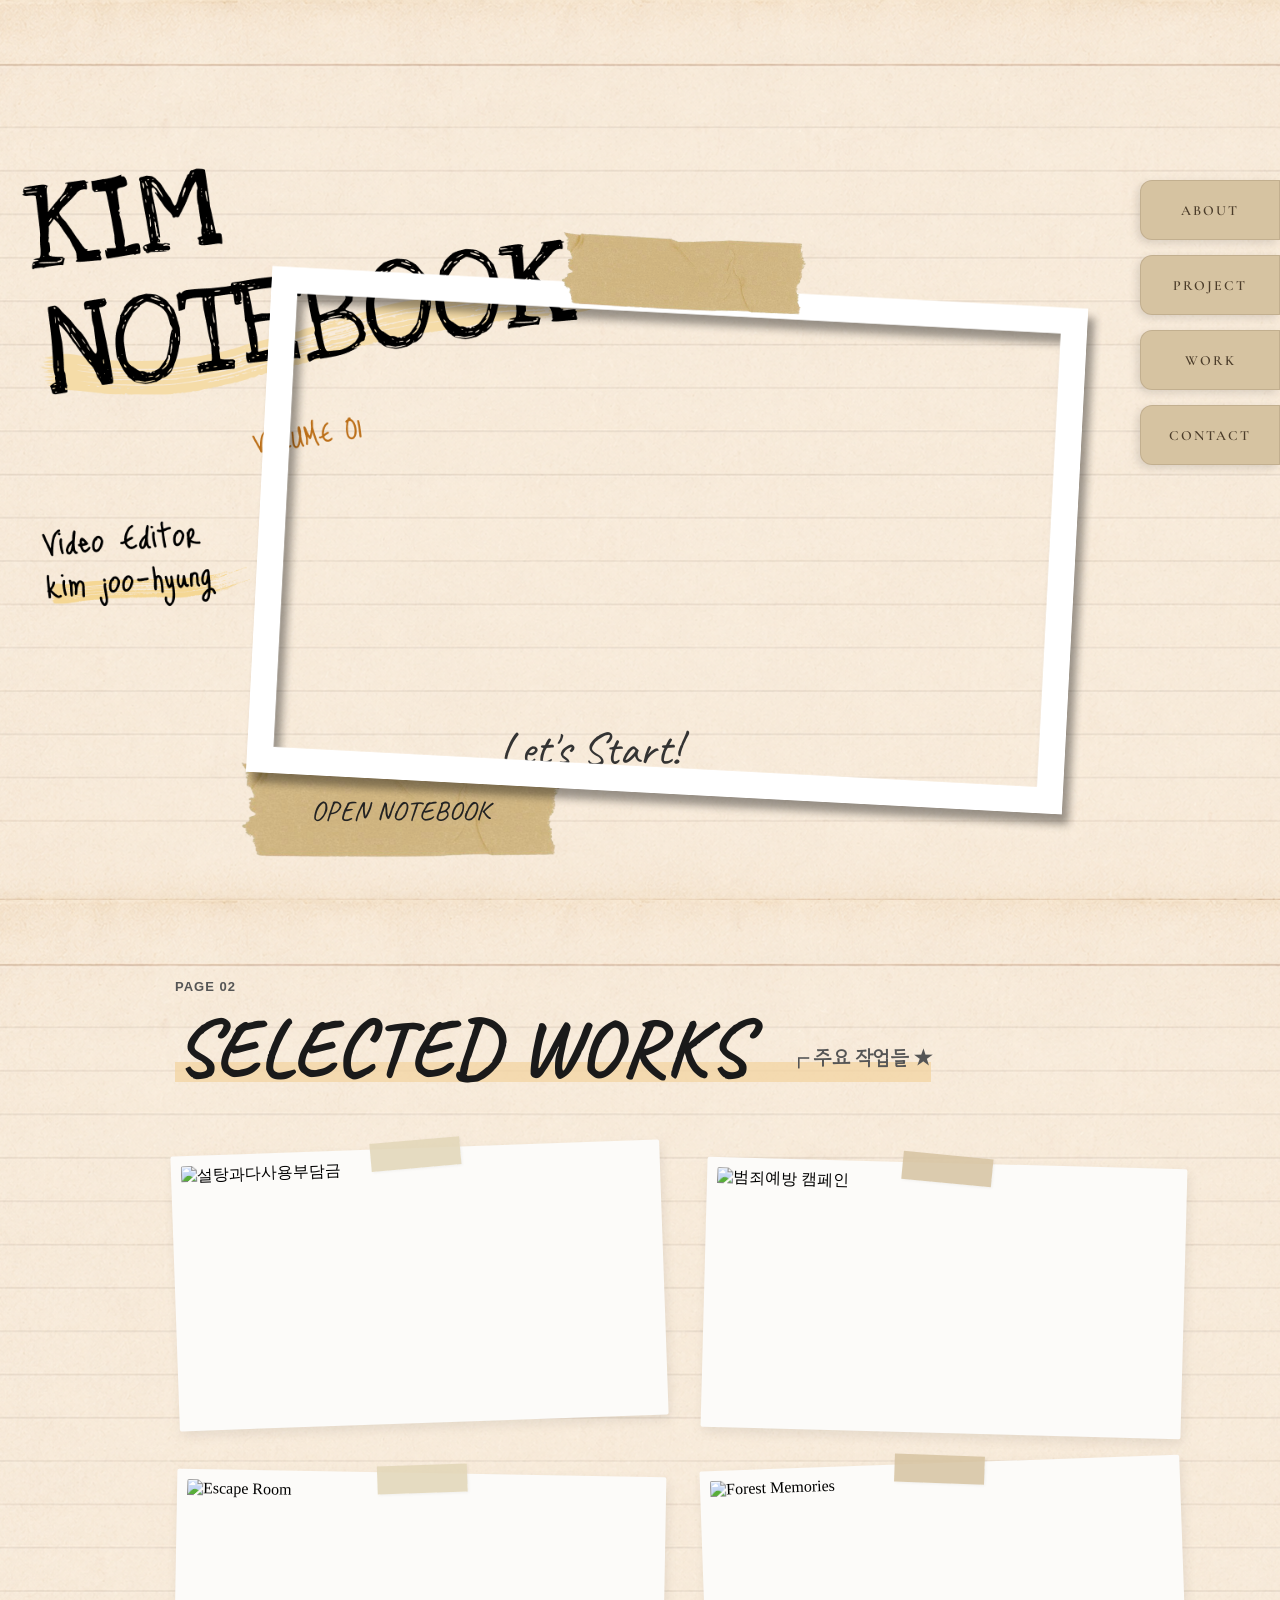
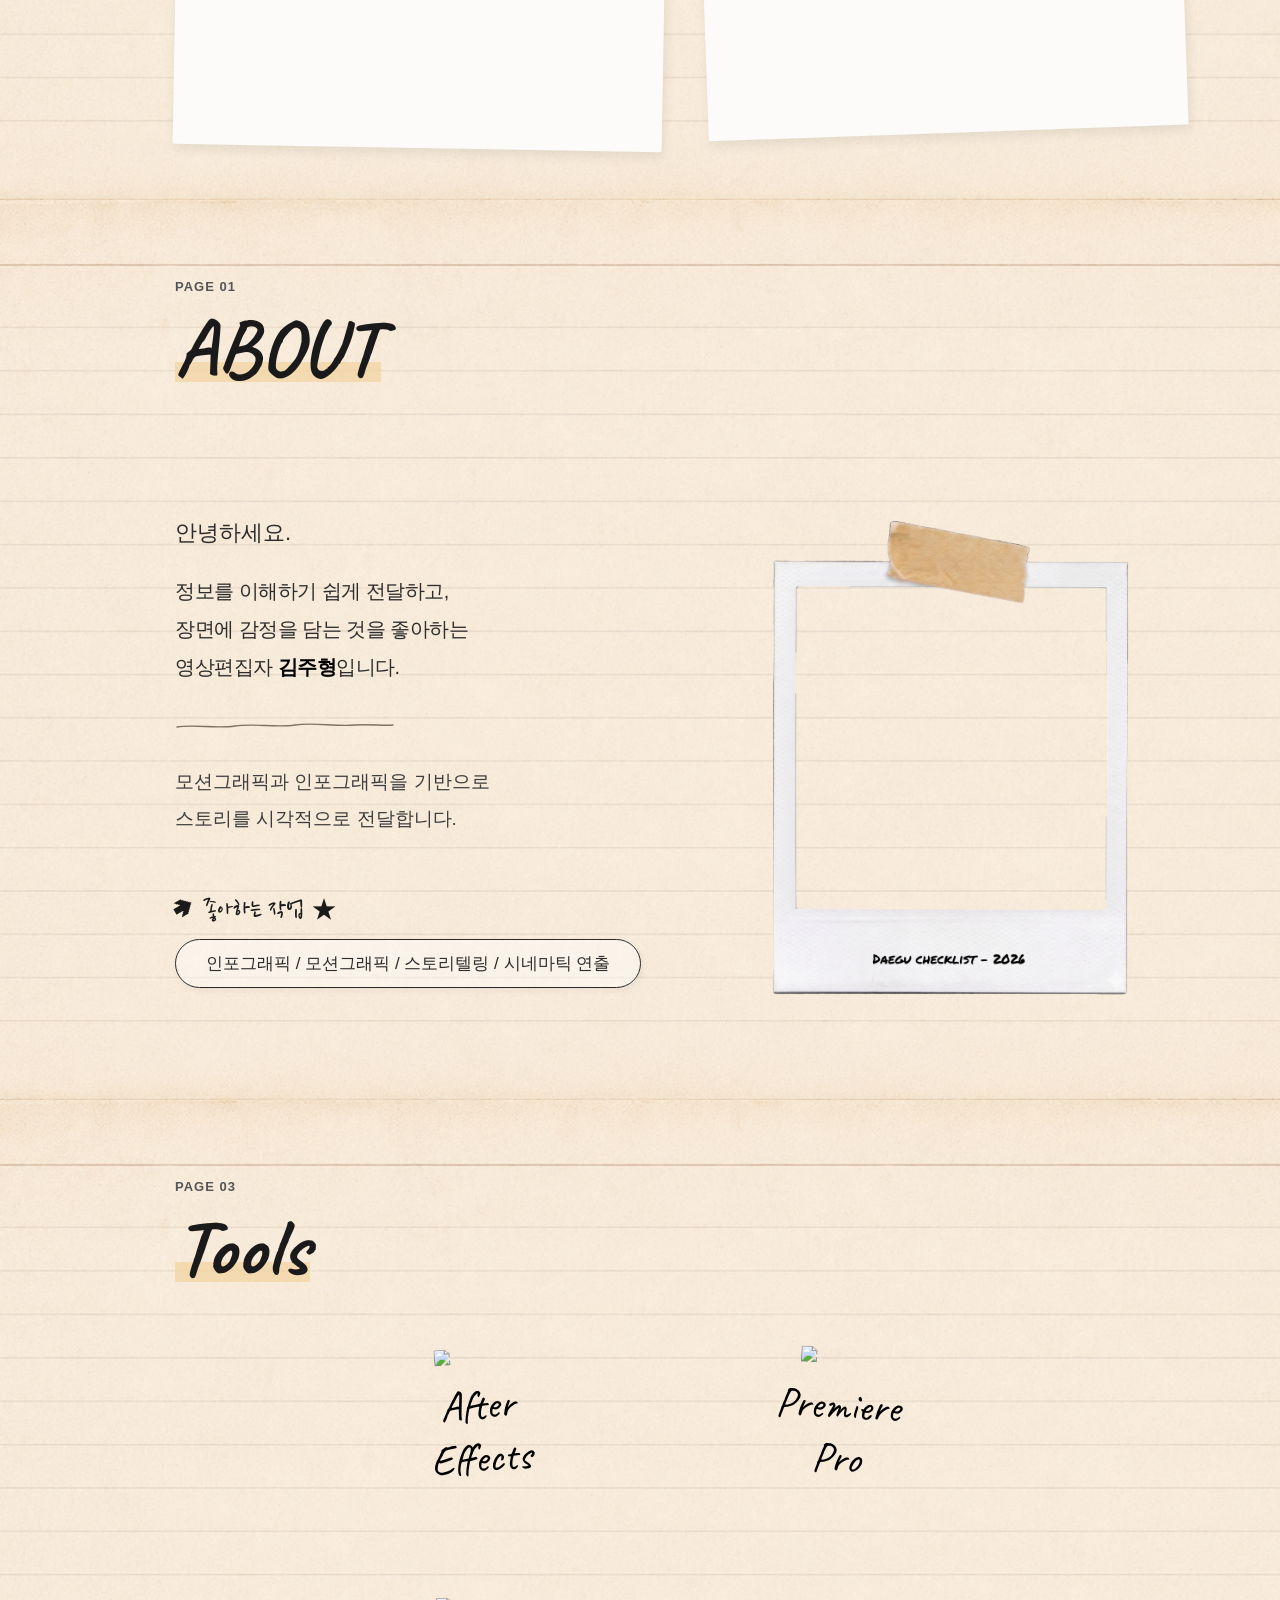
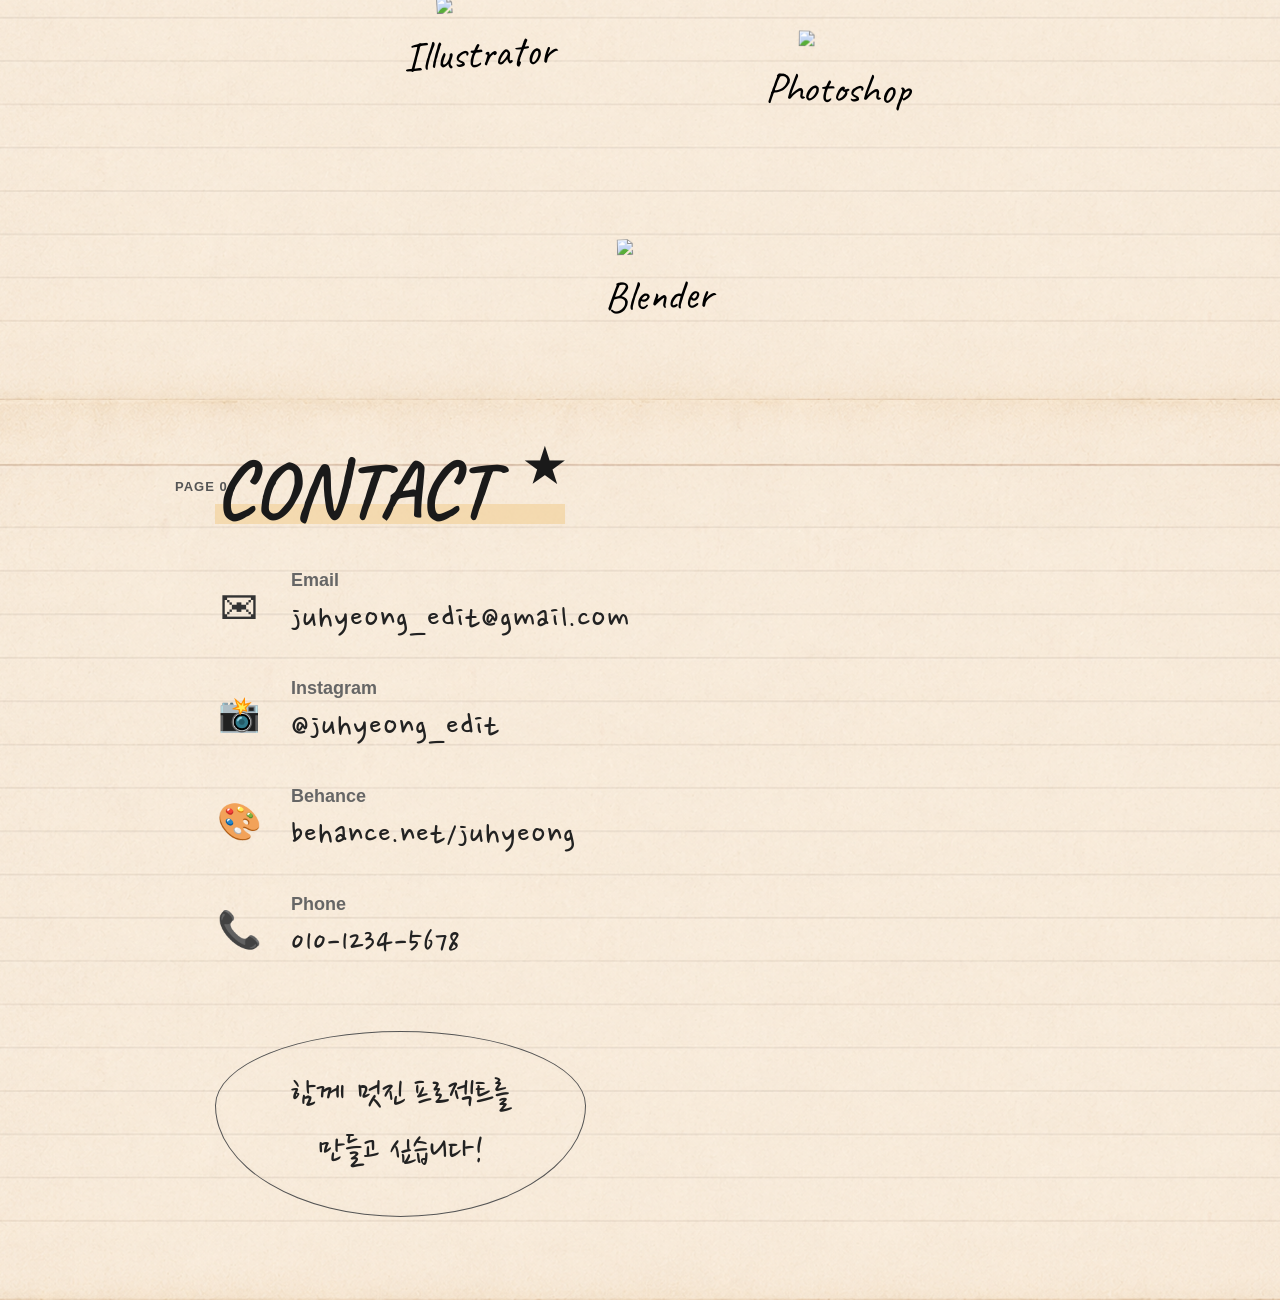
==== commit 0b3333e5: "전체적으로 수정" ====
--- a/index.html
+++ b/index.html
@@ -6,7 +6,7 @@
         <title>KIM PORTFOLIO</title>
         <link rel="stylesheet" href="css/sec.css" />
 
-        <!-- 💡 GSAP 코어 및 플러그인 연동 (ScrollTo, ScrollTrigger) -->
+        <!-- 💡 GSAP 코어 및 플러그인 연동 -->
         <script src="https://cdnjs.cloudflare.com/ajax/libs/gsap/3.12.2/gsap.min.js"></script>
         <script src="https://cdnjs.cloudflare.com/ajax/libs/gsap/3.12.2/ScrollToPlugin.min.js"></script>
         <script src="https://cdnjs.cloudflare.com/ajax/libs/gsap/3.12.2/ScrollTrigger.min.js"></script>
@@ -33,17 +33,14 @@
             <a href="#contact" class="tab tab4">CONTACT</a>
         </div>
 
-        <!-- 메인 히어로 -->
+        <!-- 메인 히어로 (수정 안 함) -->
         <section class="main">
             <img src="images/note2.png" alt="" class="bg" />
-
             <div class="paper-btn" id="openNotebookBtn">
                 <img src="images/paper.png" alt="" />
                 <span>OPEN NOTEBOOK</span>
             </div>
-
             <div class="start-note">Let's Start!</div>
-
             <div class="polaroid">
                 <video class="polaroid-video" autoplay muted loop playsinline>
                     <source src="images" type="video/mp4" />
@@ -51,115 +48,102 @@
                 <img src="images/마스킹폴라.png" class="polaroid-frame" />
             </div>
         </section>
-        <!-- SECTION 3: WORKS -->
-        <section id="works" class="note-section2">
+        <!-- SECTION 2: WORKS -->
+       <section id="works" class="note-section2">
+            <img src="images/note back.png" class="bg" />
+            <div class="inner">
+                <span class="page-number">PAGE 02</span>
+                <h2 class="section-title">SELECTED WORKS <span class="sub-hand-title">┌ 주요 작업들 ★</span></h2>
+                
+                <div class="works-board-box">
+                    <div class="work-list-item">
+                        <img src="images/thumb01.jpg" alt="설탕과다사용부담금" class="work-thumb-img" />
+                        <div class="work-overlay">
+                            <div class="overlay-content">
+                                <div class="case-tag">CASE 01</div>
+                                <h3 class="work-item-title">설탕과다사용부담금</h3>
+                                <span class="work-year">2026</span>
+                                <p class="work-item-desc">설탕 과다 섭취 문제를 쉽고 직관적으로 전달하기 위한 인포그래픽 영상</p>
+                                <div class="tools-wrapper">
+                                    <div class="tools-icons">
+                                        <span class="icon-square">Ae</span>
+                                        <span class="icon-square">Ai</span>
+                                        <span class="icon-square">Ps</span>
+                                    </div>
+                                </div>
+                                <a href="#" class="view-project-btn">VIEW PROJECT ➔</a>
+                            </div>
+                        </div>
+                    </div>
+
+                    <div class="work-list-item">
+                        <img src="images/thumb02.jpg" alt="범죄예방 캠페인" class="work-thumb-img" />
+                        <div class="work-overlay">
+                            <div class="overlay-content">
+                                <div class="case-tag">CASE 02</div>
+                                <h3 class="work-item-title">범죄예방 캠페인 <span class="en-title">Crime Motion</span></h3>
+                                <span class="work-year">2026</span>
+                                <p class="work-item-desc">범죄의 심각성을 경고하고 예방의 메시지를 전달하는 모션그래픽</p>
+                                <div class="tools-wrapper">
+                                    <div class="tools-icons">
+                                        <span class="icon-square">Ae</span>
+                                        <span class="icon-square">Ai</span>
+                                        <span class="icon-square">Ps</span>
+                                    </div>
+                                </div>
+                                <a href="#" class="view-project-btn">VIEW PROJECT ➔</a>
+                            </div>
+                        </div>
+                    </div>
+
+                    <div class="work-list-item">
+                        <img src="images/thumb03.jpg" alt="Escape Room" class="work-thumb-img" />
+                        <div class="work-overlay">
+                            <div class="overlay-content">
+                                <div class="case-tag">CASE 03</div>
+                                <h3 class="work-item-title">Escape Room</h3>
+                                <span class="work-year">2026</span>
+                                <p class="work-item-desc">스토리텔링 중심의 모션그래픽으로 몰입감 있는 연출을 구현</p>
+                                <div class="tools-wrapper">
+                                    <div class="tools-icons">
+                                        <span class="icon-square">Ae</span>
+                                        <span class="icon-square">Pr</span>
+                                        <span class="icon-square">Ps</span>
+                                    </div>
+                                </div>
+                                <a href="#" class="view-project-btn">VIEW PROJECT ➔</a>
+                            </div>
+                        </div>
+                    </div>
+
+                    <div class="work-list-item">
+                        <img src="images/thumb04.jpg" alt="Forest Memories" class="work-thumb-img" />
+                        <div class="work-overlay">
+                            <div class="overlay-content">
+                                <div class="case-tag">CASE 04</div>
+                                <h3 class="work-item-title">Forest Memories</h3>
+                                <span class="work-year">2026</span>
+                                <p class="work-item-desc">감정선의 흐름과 미장센을 강조한 스토리텔링 애니메이션</p>
+                                <div class="tools-wrapper">
+                                    <div class="tools-icons">
+                                        <span class="icon-square">Ae</span>
+                                        <span class="icon-square">Pr</span>
+                                        <span class="icon-square">Ai</span>
+                                    </div>
+                                </div>
+                                <a href="#" class="view-project-btn">VIEW PROJECT ➔</a>
+                            </div>
+                        </div>
+                    </div>
+                </div>
+            </div>
+        </section>
+
+        <!-- SECTION 1: ABOUT (순서 재배치) -->
+        <section id="about" class="note-section">
             <img src="images/note back.png" class="bg" />
             <div class="inner">
                 <span class="page-number">PAGE 01</span>
-                <h2 class="section-title">SELECTED WORKS <span class="sub-hand-title">┌ 주요 작업들 ★</span></h2>
-                <div class="works-board-box">
-                    <div class="work-list-item">
-                        <div class="work-thumb">
-                            <img src="images/thumb01.jpg" alt="설탕과다사용부담금" />
-                        </div>
-                        <div class="work-info-center">
-                            <div class="case-tag">CASE 01</div>
-                            <h3 class="work-item-title">설탕과다사용부담금</h3>
-                            <span class="work-year">2026</span>
-                            <p class="work-item-desc">
-                                설탕 과다 섭취 문제를 쉽고 직관적으로 전달하기 위한 인포그래픽 영상
-                            </p>
-                        </div>
-                        <div class="work-meta-right">
-                            <div class="tools-wrapper">
-                                <span class="tools-label">TOOLS</span>
-                                <div class="tools-icons">
-                                    <span class="icon-square">Ae</span>
-                                    <span class="icon-square">Ai</span>
-                                    <span class="icon-square">Ps</span>
-                                </div>
-                            </div>
-                            <a href="#" class="view-project-btn">VIEW PROJECT ➔</a>
-                        </div>
-                    </div>
-
-                    <div class="work-list-item">
-                        <div class="work-thumb">
-                            <img src="images/thumb02.jpg" alt="범죄예방 캠페인" />
-                        </div>
-                        <div class="work-info-center">
-                            <div class="case-tag">CASE 02</div>
-                            <h3 class="work-item-title">범죄예방 캠페인 <span class="en-title">Crime Motion</span></h3>
-                            <span class="work-year">2026</span>
-                            <p class="work-item-desc">범죄의 심각성을 경고하고 예방의 메시지를 전달하는 모션그래픽</p>
-                        </div>
-                        <div class="work-meta-right">
-                            <div class="tools-wrapper">
-                                <span class="tools-label">TOOLS</span>
-                                <div class="tools-icons">
-                                    <span class="icon-square">Ae</span>
-                                    <span class="icon-square">Ai</span>
-                                    <span class="icon-square">Ps</span>
-                                </div>
-                            </div>
-                            <a href="#" class="view-project-btn">VIEW PROJECT ➔</a>
-                        </div>
-                    </div>
-
-                    <div class="work-list-item">
-                        <div class="work-thumb">
-                            <img src="images/thumb03.jpg" alt="Escape Room" />
-                        </div>
-                        <div class="work-info-center">
-                            <div class="case-tag">CASE 01</div>
-                            <h3 class="work-item-title">Escape Room</h3>
-                            <span class="work-year">2026</span>
-                            <p class="work-item-desc">스토리텔링 중심의 모션그래픽으로 몰입감 있는 연출을 구현</p>
-                        </div>
-                        <div class="work-meta-right">
-                            <div class="tools-wrapper">
-                                <span class="tools-label">TOOLS</span>
-                                <div class="tools-icons">
-                                    <span class="icon-square">Ae</span>
-                                    <span class="icon-square">Pr</span>
-                                    <span class="icon-square">Ps</span>
-                                </div>
-                            </div>
-                            <a href="#" class="view-project-btn">VIEW PROJECT ➔</a>
-                        </div>
-                    </div>
-
-                    <div class="work-list-item">
-                        <div class="work-thumb">
-                            <img src="images/thumb04.jpg" alt="Forest Memories" />
-                        </div>
-                        <div class="work-info-center">
-                            <div class="case-tag">CASE 04</div>
-                            <h3 class="work-item-title">Forest Memories</h3>
-                            <span class="work-year">2026</span>
-                            <p class="work-item-desc">감정선의 흐름과 미장센을 강조한 스토리텔링 애니메이션</p>
-                        </div>
-                        <div class="work-meta-right">
-                            <div class="tools-wrapper">
-                                <span class="tools-label">TOOLS</span>
-                                <div class="tools-icons">
-                                    <span class="icon-square">Ae</span>
-                                    <span class="icon-square">Pr</span>
-                                    <span class="icon-square">Ai</span>
-                                </div>
-                            </div>
-                            <a href="#" class="view-project-btn">VIEW PROJECT ➔</a>
-                        </div>
-                    </div>
-                </div>
-            </div>
-        </section>
-
-        <!-- SECTION 2: ABOUT -->
-        <section id="about" class="note-section">
-            <img src="images/note back.png" class="bg" />
-            <div class="inner">
-                <span class="page-number">PAGE 02</span>
                 <h2 class="title-about">ABOUT</h2>
                 <div class="about-container">
                     <div class="about-text-content">
@@ -191,75 +175,74 @@
                         </div>
                     </div>
                     <div class="about-photo-content">
-                        <div class="photo-polaroid">
-                            <div class="masking-tape"></div>
-                            <img src="profile.jpg" alt="김주형 프로필 사진" class="profile-image" />
-                        </div>
-                    </div>
-                </div>
-            </div>
-        </section>
-
-        <!-- SECTION 4: TOOLS & SKILLS -->
+                        <img src="images/폴라로이드2 중앙.png" alt="내 이미지" class="about-custom-image" />
+                    </div>
+                </div>
+            </div>
+        </section>
+
+        <!-- SECTION 3: TOOLS & SKILLS (구조 개선) -->
         <section id="tools" class="tools-section">
             <img src="images/note back.png" class="bg" />
-
-            <div class="tools-wrap">
+            <div class="inner">
                 <span class="page-number">PAGE 03</span>
-
                 <h2 class="tools-title">Tools</h2>
 
-                <!-- AE -->
-                <div class="tool-card ae">
-                    <img src="images/ae-note.png" alt="" />
-                    <div class="tool-content">
-                        <img src="images/ae-icon.png" class="tool-icon" />
-                        <p>After Effects</p>
-                    </div>
-                </div>
-
-                <!-- PR -->
-                <div class="tool-card pr">
-                    <img src="images/pr-note.png" alt="" />
-                    <div class="tool-content">
-                        <img src="images/pr-icon.png" class="tool-icon" />
-                        <p>Premiere Pro</p>
-                    </div>
-                </div>
-
-                <!-- AI -->
-                <div class="tool-card ai">
-                    <img src="images/ai-note.png" alt="" />
-                    <div class="tool-content">
-                        <img src="images/ai-icon.png" class="tool-icon" />
-                        <p>Illustrator</p>
-                    </div>
-                </div>
-
-                <!-- PS -->
-                <div class="tool-card ps">
-                    <img src="images/ps-note.png" alt="" />
-                    <div class="tool-content">
-                        <img src="images/ps-icon.png" class="tool-icon" />
-                        <p>Photoshop</p>
-                    </div>
-                </div>
-
-                <!-- Blender -->
-                <div class="tool-card blender">
-                    <img src="images/blender-note.png" alt="" />
-                    <div class="tool-content">
-                        <img src="images/blender-icon.png" class="tool-icon" />
-                        <p>Blender</p>
-                    </div>
-                </div>
-            </div>
-        </section>
-        <!-- SECTION 5: CONTACT -->
+                <!-- 카드를 정렬해 줄 래퍼 추가 -->
+                <div class="tools-grid">
+                    <!-- AE -->
+                    <div class="tool-card ae">
+                        <img src="images/ae-note.png" alt="" />
+                        <div class="tool-content">
+                            <img src="images/ae-icon.png" class="tool-icon" />
+                            <p>After Effects</p>
+                        </div>
+                    </div>
+
+                    <!-- PR -->
+                    <div class="tool-card pr">
+                        <img src="images/pr-note.png" alt="" />
+                        <div class="tool-content">
+                            <img src="images/pr-icon.png" class="tool-icon" />
+                            <p>Premiere Pro</p>
+                        </div>
+                    </div>
+
+                    <!-- AI -->
+                    <div class="tool-card ai">
+                        <img src="images/ai-note.png" alt="" />
+                        <div class="tool-content">
+                            <img src="images/ai-icon.png" class="tool-icon" />
+                            <p>Illustrator</p>
+                        </div>
+                    </div>
+
+                    <!-- PS -->
+                    <div class="tool-card ps">
+                        <img src="images/ps-note.png" alt="" />
+                        <div class="tool-content">
+                            <img src="images/ps-icon.png" class="tool-icon" />
+                            <p>Photoshop</p>
+                        </div>
+                    </div>
+
+                    <!-- Blender -->
+                    <div class="tool-card blender">
+                        <img src="images/blender-note.png" alt="" />
+                        <div class="tool-content">
+                            <img src="images/blender-icon.png" class="tool-icon" />
+                            <p>Blender</p>
+                        </div>
+                    </div>
+                </div>
+            </div>
+        </section>
+
+        <!-- SECTION 4: CONTACT -->
         <section id="contact" class="note-section4">
             <img src="images/note back.png" class="bg" />
             <div class="inner">
-                <span class="page-number">PAGE 06</span>
+                <span class="page-number">PAGE 04</span>
                 <div class="contact-wrapper">
                     <div class="contact-left">
                         <h2 class="title-contact">CONTACT <span class="star">★</span></h2>
--- a/css/sec.css
+++ b/css/sec.css
@@ -65,7 +65,7 @@
 }
 
 /* ==========================================
-   메인 히어로 섹션 스타일 
+   메인 히어로 섹션 스타일 (원형 유지)
    ========================================== */
 .main {
     position: relative;
@@ -162,22 +162,21 @@
 }
 
 /* ==========================================
-   노트패드 공통 베이스 (SECTION 2, 3, 4, 5 통합 대응)
+   노트패드 공통 베이스 (정렬 개선)
    ========================================== */
 .note-section,
 .note-section2,
-.note-section3,
+.tools-section,
 .note-section4 {
     position: relative;
     width: 100%;
     height: 100vh;
-    display: block;
-    clear: both;
+    display: flex;
     overflow: hidden;
 }
 .note-section .bg,
 .note-section2 .bg,
-.note-section3 .bg,
+.tools-section .bg,
 .note-section4 .bg {
     position: absolute;
     top: 0;
@@ -187,21 +186,22 @@
     object-fit: cover;
     z-index: 1;
 }
-.note-section .inner,
-.note-section2 .inner,
-.note-section3 .inner,
-.note-section4 .inner {
+.inner {
     position: relative;
     z-index: 2;
-    max-width: 100%;
+    width: 100%;
     height: 100%;
-    padding-top: 55px;
-    padding-left: 175px; /* 스프링선 침범 제어 */
-    padding-right: 140px; /* 우측 인덱스 탭 겹침 완충지대 확보 */
+    padding-top: 80px;
+    padding-left: 175px;
+    padding-right: 140px;
     box-sizing: border-box;
-}
-
-/* 타이틀 정렬 요소들 */
+    display: flex;
+    flex-direction: column; /* 세로 정렬의 축 제공 */
+}
+
+/* ==========================================
+   ★★★ 섹션 타이틀 완벽 통일 (폰트, 위치, 밑줄) ★★★
+   ========================================== */
 .page-number {
     display: block;
     font-family: "Arial", sans-serif;
@@ -209,43 +209,78 @@
     font-weight: bold;
     color: #555555;
     letter-spacing: 1px;
-    margin-bottom: 24px;
+    margin-bottom: 15px;
     line-height: 1;
 }
+
+/* 4개 섹션 대제목 공통 스타일 */
 .title-about,
-.section-title {
+.section-title,
+.tools-title,
+.title-contact {
     display: inline-block;
     position: relative;
     font-family: "Caveat", cursive;
-    font-size: 64px;
+    font-size: 80px; /* 폰트 크기 통일 */
     font-weight: 700;
     color: #1a1a1a;
     line-height: 1;
-    margin: 0;
+    margin: 0 0 40px 0; /* 여백 통일 */
     letter-spacing: 1px;
-}
+    z-index: 1;
+
+    /* Flexbox 꽉 채우기 방지 (글자 길이만큼만 구역 할당) */
+    align-self: flex-start;
+    width: max-content;
+}
+
+/* 대제목 공통 형광펜 밑줄 */
 .title-about::after,
-.section-title::after {
+.section-title::after,
+.tools-title::after,
+.title-contact::after {
     content: "";
     position: absolute;
-    left: -4px;
-    bottom: -2px;
-    width: 106%;
-    height: 15px;
+    left: 0;
+    bottom: 6px;
+    width: 100%; /* 글자 길이 100% 딱 맞춤 */
+    height: 20px; /* 일정한 밑줄 두께 */
     background-color: #f3d4a2;
     z-index: -1;
     opacity: 0.75;
 }
 
-/* ==========================================
-SECTION 2: ABOUT 개별 스타일
+/* Contact 섹션 별 모양 스타일 */
+.title-contact .star {
+    font-family: "Pretendard", sans-serif;
+    font-size: 40px;
+    vertical-align: super;
+    margin-left: 10px;
+    display: inline-block;
+    transform: translateY(-8px);
+}
+
+/* Works 섹션 한글 서브타이틀 */
+.sub-hand-title {
+    font-family: "Gowun Dodum", sans-serif;
+    font-size: 20px;
+    font-weight: 600;
+    color: #555555;
+    margin-left: 20px;
+    display: inline-block;
+    vertical-align: middle;
+    letter-spacing: -0.5px;
+}
+
+/* ==========================================
+   SECTION 1: ABOUT
    ========================================== */
 .about-container {
     display: flex;
     justify-content: space-between;
-    align-items: flex-start;
-    margin-top: 55px;
-    width: 100%;
+    align-items: center;
+    width: 100%;
+    height: calc(100vh - 250px);
 }
 .about-text-content {
     flex: 1.2;
@@ -270,18 +305,6 @@
     width: 220px;
     height: 14px;
     margin: 32px 0;
-    position: relative;
-    border: none;
-    background: none;
-}
-.about-text-content .handwriting-line::after {
-    content: "";
-    position: absolute;
-    top: 0;
-    left: 0;
-    width: 100%;
-    height: 100%;
-    background: none;
 }
 .about-text-content .sub-desc {
     font-size: 19px;
@@ -321,420 +344,328 @@
     justify-content: center;
     align-items: center;
 }
-.photo-polaroid {
-    position: relative;
-    background-color: #ffffff;
-    padding: 18px 18px 75px 18px;
-    box-shadow: 5px 12px 25px rgba(0, 0, 0, 0.15);
-    transform: rotate(5deg);
-    transition: transform 0.4s ease;
-}
-.photo-polaroid:hover {
-    transform: rotate(0deg) scale(1.03);
-}
-.photo-polaroid .profile-image {
-    width: 290px;
-    height: 310px;
-    object-fit: cover;
-}
-.photo-polaroid .masking-tape {
-    position: absolute;
-    top: -24px;
+
+/* ==========================================
+   새로 추가한 커스텀 이미지 전용 스타일
+   ========================================== */
+
+/* ==========================================
+   SECTION 2: WORKS
+   ========================================== */
+/* ==========================================
+   SECTION 2: WORKS (스크랩북 & 손글씨 오버레이)
+   ========================================== */
+.sub-hand-title {
+    font-family: "Gowun Dodum", sans-serif;
+    font-size: 20px;
+    font-weight: 600;
+    color: #555555;
+    margin-left: 20px;
+    display: inline-block;
+    vertical-align: middle;
+    letter-spacing: -0.5px;
+}
+
+/* 2x2 그리드 배열 */
+.works-board-box {
+    display: grid;
+    grid-template-columns: repeat(2, 1fr);
+    gap: 40px; /* 삐뚤어진 사진들이 겹치지 않게 간격 여유 */
+    width: 100%;
+    max-width: 1100px;
+    margin: 20px auto 0 auto;
+}
+
+/* 개별 썸네일 카드 (노트에 붙인 인화 사진 느낌) */
+.work-list-item {
+    position: relative;
+    width: 100%;
+    aspect-ratio: 16 / 9; 
+    background-color: #fcfbf9; /* 사진의 흰색 테두리 (종이 질감 톤) */
+    padding: 10px; /* 사진 테두리 여백 */
+    border-radius: 2px;
+    box-shadow: 2px 5px 12px rgba(0, 0, 0, 0.08);
+    cursor: pointer;
+    transition: transform 0.4s cubic-bezier(0.175, 0.885, 0.32, 1.275), box-shadow 0.4s ease;
+}
+
+/* 스크랩북처럼 각 사진을 약간씩 삐뚤어지게 배치 */
+.work-list-item:nth-child(1) { transform: rotate(-2deg); }
+.work-list-item:nth-child(2) { transform: rotate(1.5deg); margin-top: 15px; }
+.work-list-item:nth-child(3) { transform: rotate(1deg); }
+.work-list-item:nth-child(4) { transform: rotate(-2deg); margin-top: -10px; }
+
+/* 마우스 올리면 정면으로 똑바로 올라오며 확대 */
+.work-list-item:hover {
+    transform: scale(1.05) rotate(0deg);
+    box-shadow: 8px 15px 25px rgba(0, 0, 0, 0.15);
+    z-index: 10;
+}
+
+/* 사진 위쪽 정중앙에 마스킹 테이프 효과 (CSS만으로 구현) */
+.work-list-item::before {
+    content: "";
+    position: absolute;
+    top: -8px;
     left: 50%;
     transform: translateX(-50%) rotate(-3deg);
-    width: 120px;
-    height: 36px;
-    background-color: rgba(226, 214, 184, 0.75);
-}
-
-/* ==========================================
-   SECTION 3: WORKS 개별 스타일 (가독성 높은 서체 조합)
-   ========================================== */
-/* 타이틀 및 코멘트 정렬 */
-.sub-hand-title {
-    font-family: "Gowun Dodum", sans-serif;
-    font-size: 18px; /* 손글씨 고딕 계열에 맞춘 가독성 스케일링 */
-    font-weight: 600;
-    color: #555555;
-    margin-left: 35px;
-    display: inline-block;
-    vertical-align: bottom;
-    transform: translateY(-5px);
-    letter-spacing: -0.5px;
-}
-
-.section-title {
-    display: inline-block;
-    position: relative;
-    font-family: "Caveat", cursive;
-    font-size: 64px;
-    font-weight: 700;
-    color: #1a1a1a;
-    line-height: 1;
-    margin: 0;
-    letter-spacing: 1px;
-}
-.section-title::after {
-    display: none !important;
-}
-
-/* 4개의 행을 담는 큰 박스 중앙 정렬 */
-.works-board-box {
-    display: flex;
-    flex-direction: column;
-    justify-content: center;
-    width: 100%;
-    max-width: 1320px;
-    height: calc(100vh - 170px);
-    margin: 10px auto 0 auto;
-}
-
-/* 개별 리스트 아이템 행 */
-.work-list-item {
-    display: flex;
-    align-items: center;
-    padding: 20px 15px;
-    border-bottom: 1px solid #dbdbdb;
-    width: 100%;
-    box-sizing: border-box;
-}
-.work-list-item:last-child {
-    border-bottom: none;
-}
-
-/* 좌측 썸네일 구조 */
-.work-thumb {
-    width: 220px;
-    height: 128px;
-    background-color: #eaeaea;
-    border-radius: 4px;
-    overflow: hidden;
-    box-shadow: 1px 3px 8px rgba(0, 0, 0, 0.06);
-    flex-shrink: 0;
-}
-.work-thumb img {
+    width: 90px;
+    height: 28px;
+    background-color: rgba(226, 214, 184, 0.85); /* 마스킹 테이프 색상 */
+    z-index: 20; /* 오버레이보다 위로 올라오게 설정 */
+    pointer-events: none;
+    box-shadow: 1px 1px 3px rgba(0,0,0,0.05);
+}
+.work-list-item:nth-child(even)::before {
+    transform: translateX(-50%) rotate(4deg); /* 짝수 번째는 테이프 각도를 다르게 */
+    background-color: rgba(214, 195, 161, 0.85);
+}
+
+/* 배경 이미지 */
+.work-thumb-img {
     width: 100%;
     height: 100%;
     object-fit: cover;
-}
-
-/* 중앙 설명 텍스트 영역 */
-.work-info-center {
-    flex: 1;
-    padding-left: 50px;
+    border-radius: 2px; /* 안쪽 이미지 테두리 */
+}
+
+/* 호버 시 나타나는 검은 오버레이 (먹물/칠판 느낌) */
+.work-overlay {
+    position: absolute;
+    top: 10px; left: 10px; right: 10px; bottom: 10px; /* 흰색 사진 테두리 안쪽에만 깔리게 */
+    background-color: rgba(43, 37, 32, 0.9); /* 따뜻한 다크 톤 */
+    opacity: 0; 
     display: flex;
     flex-direction: column;
-    align-items: flex-start;
-}
-
+    justify-content: center;
+    align-items: center;
+    text-align: center;
+    transition: opacity 0.3s ease;
+    padding: 20px;
+}
+
+.work-list-item:hover .work-overlay {
+    opacity: 1; 
+}
+
+/* 오버레이 내부 텍스트 애니메이션 */
+.overlay-content {
+    transform: translateY(15px);
+    transition: transform 0.4s ease;
+    display: flex;
+    flex-direction: column;
+    align-items: center;
+}
+
+.work-list-item:hover .overlay-content {
+    transform: translateY(0); 
+}
+
+/* 텍스트 스타일: 영문/숫자는 Caveat, 한글은 나눔펜스크립트로 섞어서 필기감 극대화 */
+/* ==========================================
+   오버레이 텍스트 스타일 (가독성 대폭 강화)
+   ========================================== */
+
+/* CASE 태그: 깔끔하고 눈에 띄는 고딕 폰트 */
 .case-tag {
-    font-family: "Maru Buri", serif; /* 단정한 도서 타입의 모눈종이 감성 서체 */
-    font-size: 12px;
+    font-family: "Pretendard", sans-serif;
+    font-size: 14px;
     font-weight: 600;
-    color: #222;
-    position: relative;
+    letter-spacing: 1px;
+    color: #f3d4a2;
     margin-bottom: 8px;
-    letter-spacing: 0.5px;
-    text-transform: uppercase;
-}
-.case-tag::after {
-    content: "";
-    position: absolute;
-    left: 0;
-    bottom: -2px;
-    width: 100%;
-    height: 1px;
-    background-color: #666;
-}
-
-/* 프로젝트 대제목 크기 및 서체 정비 */
+}
+
+/* 프로젝트 제목: 굵고 명확한 고딕 */
 .work-item-title {
     font-family: "Pretendard", sans-serif;
-    font-size: 23px;
+    font-size: 26px;
     font-weight: bold;
-    color: #111111;
+    color: #ffffff;
     margin-bottom: 4px;
-    line-height: 1.2;
-    letter-spacing: -0.3px;
-}
+}
+
+/* 영문 부제목: 여기만 살짝 손글씨를 남겨서 감성 한 스푼 유지 */
 .work-item-title .en-title {
     font-family: "Caveat", cursive;
-    font-size: 20px;
+    font-size: 22px;
     font-weight: normal;
     margin-left: 8px;
-    color: #555;
-}
-
+    color: #d6c3a1;
+}
+
+/* 제작 연도: 단정한 명조체 */
 .work-year {
     font-family: "Maru Buri", serif;
+    font-size: 16px;
+    color: #bbbbbb;
+    margin-bottom: 12px;
+}
+
+/* 상세 설명: 가독성 최고의 둥근 고딕체 (고운돋움) */
+.work-item-desc {
+    font-family: "Gowun Dodum", sans-serif;
+    font-size: 16px;
+    line-height: 1.6;
+    color: #eeeeee;
+    margin-bottom: 20px;
+    word-break: keep-all;
+}
+
+/* 툴 아이콘 세팅 */
+.tools-wrapper {
+    margin-bottom: 25px;
+}
+.tools-icons {
+    display: flex;
+    gap: 10px;
+    justify-content: center;
+}
+
+/* 툴 아이콘: 테두리는 삐뚤게 두되, 안의 글씨는 직관적인 고딕체로 변경 */
+.icon-square {
+    display: flex;
+    align-items: center;
+    justify-content: center;
+    width: 36px;
+    height: 36px;
+    border: 1.5px solid rgba(255, 255, 255, 0.7);
+    border-radius: 255px 15px 225px 15px / 15px 225px 15px 255px; /* 스케치 테두리 유지 */
+    font-family: "Pretendard", sans-serif; /* 손글씨 제거, 가독성 확보 */
     font-size: 14px;
-    font-weight: 600;
-    color: #c49a6c;
-    margin-bottom: 8px;
-}
-
-/* [중요 수정] 가독성을 대폭 높인 부드러운 노트용 서체 적용 */
-.work-item-desc {
-    font-family: "Gowun Dodum", sans-serif; /* 둥글둥글하면서도 정렬이 완벽한 가독성 최고 서체 */
-    font-size: 16px; /* 고딕 계열에 최적화된 편안한 본문 크기 */
-    line-height: 1.6;
-    color: #4f4f4f;
-    letter-spacing: -0.2px;
-}
-
-/* 우측 메타 툴 & 링크 영역 */
-.work-meta-right {
-    width: 210px;
+    font-weight: bold;
+    color: #ffffff;
+    background-color: transparent;
+}
+
+/* 버튼 스타일: 명확한 고딕체 + 형광펜 효과 유지 */
+.view-project-btn {
+    position: relative;
+    font-family: "Pretendard", sans-serif;
+    font-size: 16px;
+    font-weight: 700;
+    letter-spacing: 1px;
+    color: #ffffff;
+    text-transform: uppercase;
+    display: inline-block;
+    transition: transform 0.2s ease, color 0.2s ease;
+    z-index: 1;
+}
+.view-project-btn::after {
+    content: "";
+    position: absolute;
+    left: -5px;
+    bottom: 2px;
+    width: 110%;
+    height: 10px;
+    background-color: rgba(243, 212, 162, 0.5); /* 형광펜 느낌 */
+    z-index: -1;
+    transform: rotate(-2deg); /* 손으로 그은 듯한 각도 유지 */
+    transition: height 0.2s ease, transform 0.2s ease;
+}
+.view-project-btn:hover {
+    transform: translateY(-3px);
+    color: #f3d4a2;
+}
+.view-project-btn:hover::after {
+    height: 16px;
+    transform: rotate(0deg);
+}
+/* ==========================================
+   SECTION 3: SKILLS & TOOLS
+   ========================================== */
+.tools-grid {
+    display: flex;
+    flex-wrap: wrap;
+    justify-content: center;
+    align-items: center;
+    gap: 40px;
+    width: 100%;
+    height: calc(100vh - 250px);
+}
+.tool-card {
+    position: relative;
+    width: 320px;
+    display: flex;
+    justify-content: center;
+    align-items: center;
+    transition: transform 0.3s ease;
+}
+.tool-card > img {
+    width: 100%;
+    display: block;
+}
+.tool-content {
+    position: absolute;
+    top: 50%;
+    left: 50%;
+    transform: translate(-50%, -50%);
+    text-align: center;
+}
+.tool-icon {
+    width: 80px;
+    margin: 0 auto 15px;
+}
+.tool-content p {
+    font-family: "Caveat", cursive;
+    font-size: 42px;
+}
+.ae {
+    transform: rotate(-4deg);
+}
+.pr {
+    transform: rotate(3deg);
+}
+.ai {
+    transform: rotate(-3deg);
+    margin-top: -30px;
+}
+.ps {
+    transform: rotate(1deg);
+    margin-top: 40px;
+}
+.blender {
+    transform: rotate(-2deg);
+    margin-top: -20px;
+}
+.tool-card:hover {
+    transform: translateY(-10px) rotate(0deg);
+    z-index: 10;
+}
+
+/* ==========================================
+   SECTION 4: CONTACT
+   ========================================== */
+.contact-wrapper {
+    display: flex;
+    justify-content: space-between;
+    align-items: center;
+    width: 100%;
+    height: calc(100vh - 250px);
+}
+.contact-left {
+    flex: 1;
     display: flex;
     flex-direction: column;
+    justify-content: center;
     align-items: flex-start;
     padding-left: 40px;
-    border-left: 1px solid #e0e0e0;
-    flex-shrink: 0;
-}
-
-.tools-wrapper {
-    margin-bottom: 14px;
-}
-.tools-label {
-    display: block;
-    font-family: "Maru Buri", serif;
-    font-size: 11px;
-    font-weight: bold;
-    letter-spacing: 0.5px;
-    color: #aa8f66;
-    margin-bottom: 6px;
-}
-
-/* 툴 아이콘 박스 */
-.tools-icons {
-    display: flex;
-    gap: 7px;
-}
-.icon-square {
-    display: flex;
-    align-items: center;
-    justify-content: center;
-    width: 32px;
-    height: 32px;
-    border: 1px solid #555555;
-    border-radius: 5px;
-    font-family: "Arial", sans-serif;
-    font-size: 12px;
-    font-weight: bold;
-    color: #222222;
-    background-color: rgba(255, 255, 255, 0.4);
-}
-
-/* 링크 텍스트 서체 조율 */
-.view-project-btn {
-    font-family: "Maru Buri", serif;
-    font-size: 12px;
-    font-weight: 600;
-    letter-spacing: 0.5px;
-    color: #333333;
-    text-transform: uppercase;
-    transition: transform 0.2s ease;
-    display: inline-block;
-}
-.view-project-btn:hover {
-    transform: translateX(4px);
-    color: #000;
-}
-
-/* ==========================================
-   SECTION 4: SKILLS & TOOLS 개별 스타일
-   ========================================== */
-.tools-section{
-    position:relative;
-    height:100vh;
-}
-
-.tools-wrap{
-    position:absolute;
-    inset:0;
-    width:1920px;
-    height:1080px;
-    margin:auto;
-}
-
-/* PAGE */
-
-/* .page-number{
-    position:absolute;
-    top:70px;
-    left:130px;
-
-    font-size:30px;
-} */
-
-.tools-title{
-    position:absolute;
-    top:120px;
-    left:220px;
-
-    font-family:"Caveat", cursive;
-    font-size:120px;
-    font-weight:400;
-}
-
-/* 공통 */
-
-.tool-card{
-    position:absolute;
-}
-
-.tool-card > img{
-    width:100%;
-    display:block;
-}
-
-.tool-content{
-    position:absolute;
-    top:50%;
-    left:50%;
-
-    transform:translate(-50%,-50%);
-    text-align:center;
-}
-
-.tool-icon{
-    width:80px;
-    margin:0 auto 15px;
-}
-
-.tool-content p{
-    font-family:"Caveat", cursive;
-    font-size:42px;
-}
-
-/* AE */
-
-.ae{
-    width:340px;
-
-    left:340px;
-    top:340px;
-
-    transform:rotate(-4deg);
-}
-
-/* PR */
-
-.pr{
-    width:360px;
-
-    left:760px;
-    top:320px;
-
-    transform:rotate(3deg);
-}
-
-/* AI */
-
-.ai{
-    width:360px;
-
-    left:390px;
-    top:620px;
-
-    transform:rotate(-3deg);
-}
-
-/* PS */
-
-.ps{
-    width:330px;
-
-    left:860px;
-    top:620px;
-
-    transform:rotate(1deg);
-}
-
-/* Blender */
-
-.blender{
-    width:380px;
-
-    left:610px;
-    top:860px;
-
-    transform:rotate(-2deg);
-}
-/* ==========================================
-   SECTION 5: CONTACT 개별 스타일 (세로 반 분할 및 좌측 정중앙 정렬)
-   ========================================== */
-.contact-wrapper {
-    display: flex;
-    justify-content: space-between;
-    align-items: center; /* [중요] 좌측과 우측 콘텐츠의 세로축 높이를 중앙 정렬 */
-    margin-top: 20px;
-    width: 100%;
-    height: calc(100vh - 160px); /* 상단 타이틀 여백을 제외한 나머지 화면 전체 활용 */
-}
-
-/* [수정] 정확히 화면의 왼쪽 '반'을 차지하고, 그 안에서 세로/가로 정중앙 정렬 */
-.contact-left {
-    flex: 1; /* 가로 폭을 정확히 1:1 수준으로 반 분할 */
+    height: 100%;
+}
+.contact-list {
     display: flex;
     flex-direction: column;
-    justify-content: center; /* 내부 요소들을 세로 정중앙으로 배치 */
-    align-items: flex-start; /* 글자 시작선은 왼쪽 정렬 유지 */
-    padding-left: 40px; /* 스프링선에서 한 걸음 더 들어가 안정감 확보 */
-    height: 100%; /* 부모 높이를 그대로 받아와 세로 중앙 정렬 기준 수립 */
-}
-
-/* [수정] CONTACT 타이틀 크기 추가 확대 */
-.title-contact {
-    display: inline-block;
-    position: relative;
-    font-family: "Caveat", cursive;
-    font-size: 88px; /* 76px -> 88px로 추가 확대 */
-    font-weight: 700;
-    color: #1a1a1a;
-    line-height: 1;
-    margin: 0 0 55px 0;
-    letter-spacing: 1px;
-}
-.title-contact .star {
-    font-family: "Pretendard", sans-serif;
-    font-size: 44px; /* 별 크기 확대 */
-    vertical-align: super;
-    margin-left: 10px;
-    display: inline-block;
-    transform: translateY(-8px);
-}
-.title-contact::after {
-    content: "";
-    position: absolute;
-    left: -4px;
-    bottom: -2px;
-    width: 245px; /* 커진 글자에 맞춘 형광펜 너비 */
-    height: 20px;
-    background-color: #f3d4a2;
-    z-index: -1;
-    opacity: 0.75;
-}
-
-/* 연락처 리스트 배열 간격 및 크기 확대 */
-.contact-list {
-    display: flex;
-    flex-direction: column;
-    gap: 36px; /* 줄글 라인과의 싱크를 위해 간격 소폭 자극 */
+    gap: 36px;
     margin-bottom: 65px;
 }
-
 .contact-item {
     display: flex;
     align-items: center;
-    gap: 28px; /* 아이콘과 텍스트 사이 여백 확대 */
-}
-
-/* 아이콘 크기 추가 확대 */
+    gap: 28px;
+}
 .contact-item .icon-box {
-    width: 48px; /* 40px -> 48px로 확대 */
-    height: 48px; /* 40px -> 48px로 확대 */
+    width: 48px;
+    height: 48px;
     display: flex;
     align-items: center;
     justify-content: center;
@@ -759,8 +690,6 @@
     font-size: 36px;
     color: #333;
 }
-
-/* [수정] 텍스트 크기 추가 극대화 */
 .contact-item .info-box {
     display: flex;
     flex-direction: column;
@@ -768,40 +697,35 @@
 }
 .contact-item .info-box .label {
     font-family: "Arial", sans-serif;
-    font-size: 18px; /* 소제목 시인성 업그레이드 */
+    font-size: 18px;
     font-weight: bold;
     color: #666666;
 }
 .contact-item .info-box .value {
     font-family: "Nanum Pen Script", "Pretendard", cursive;
-    font-size: 36px; /* 30px -> 36px로 큼직하게 확대 */
+    font-size: 36px;
     color: #222222;
     letter-spacing: 1px;
 }
-
-/* [수정] 하단 구름 모양 말풍선 볼륨 및 서체 추가 확대 */
 .cloud-comment {
     position: relative;
     display: inline-block;
-    padding: 35px 75px; /* 안쪽 여백을 더 넓혀 말풍선 덩어리감 키움 */
+    padding: 35px 75px;
     background: transparent;
-
     border: 1.5px solid #555555;
     border-radius: 50% 50% 50% 50% / 40% 40% 60% 60%;
     box-shadow: inset 0 0 8px rgba(0, 0, 0, 0.02);
 }
 .cloud-comment p {
     font-family: "Nanum Pen Script", cursive;
-    font-size: 38px; /* 32px -> 38px로 통 크게 확대 */
+    font-size: 38px;
     line-height: 1.5;
     color: #222222;
     text-align: center;
     white-space: nowrap;
 }
-
-/* 오른쪽 콘텐츠 영역 (화면의 오른쪽 반을 정확히 차지) */
 .contact-right {
-    flex: 1; /* 1:1 분할을 위해 동일하게 1 지정 */
+    flex: 1;
     width: 100%;
     height: 100%;
     position: relative;
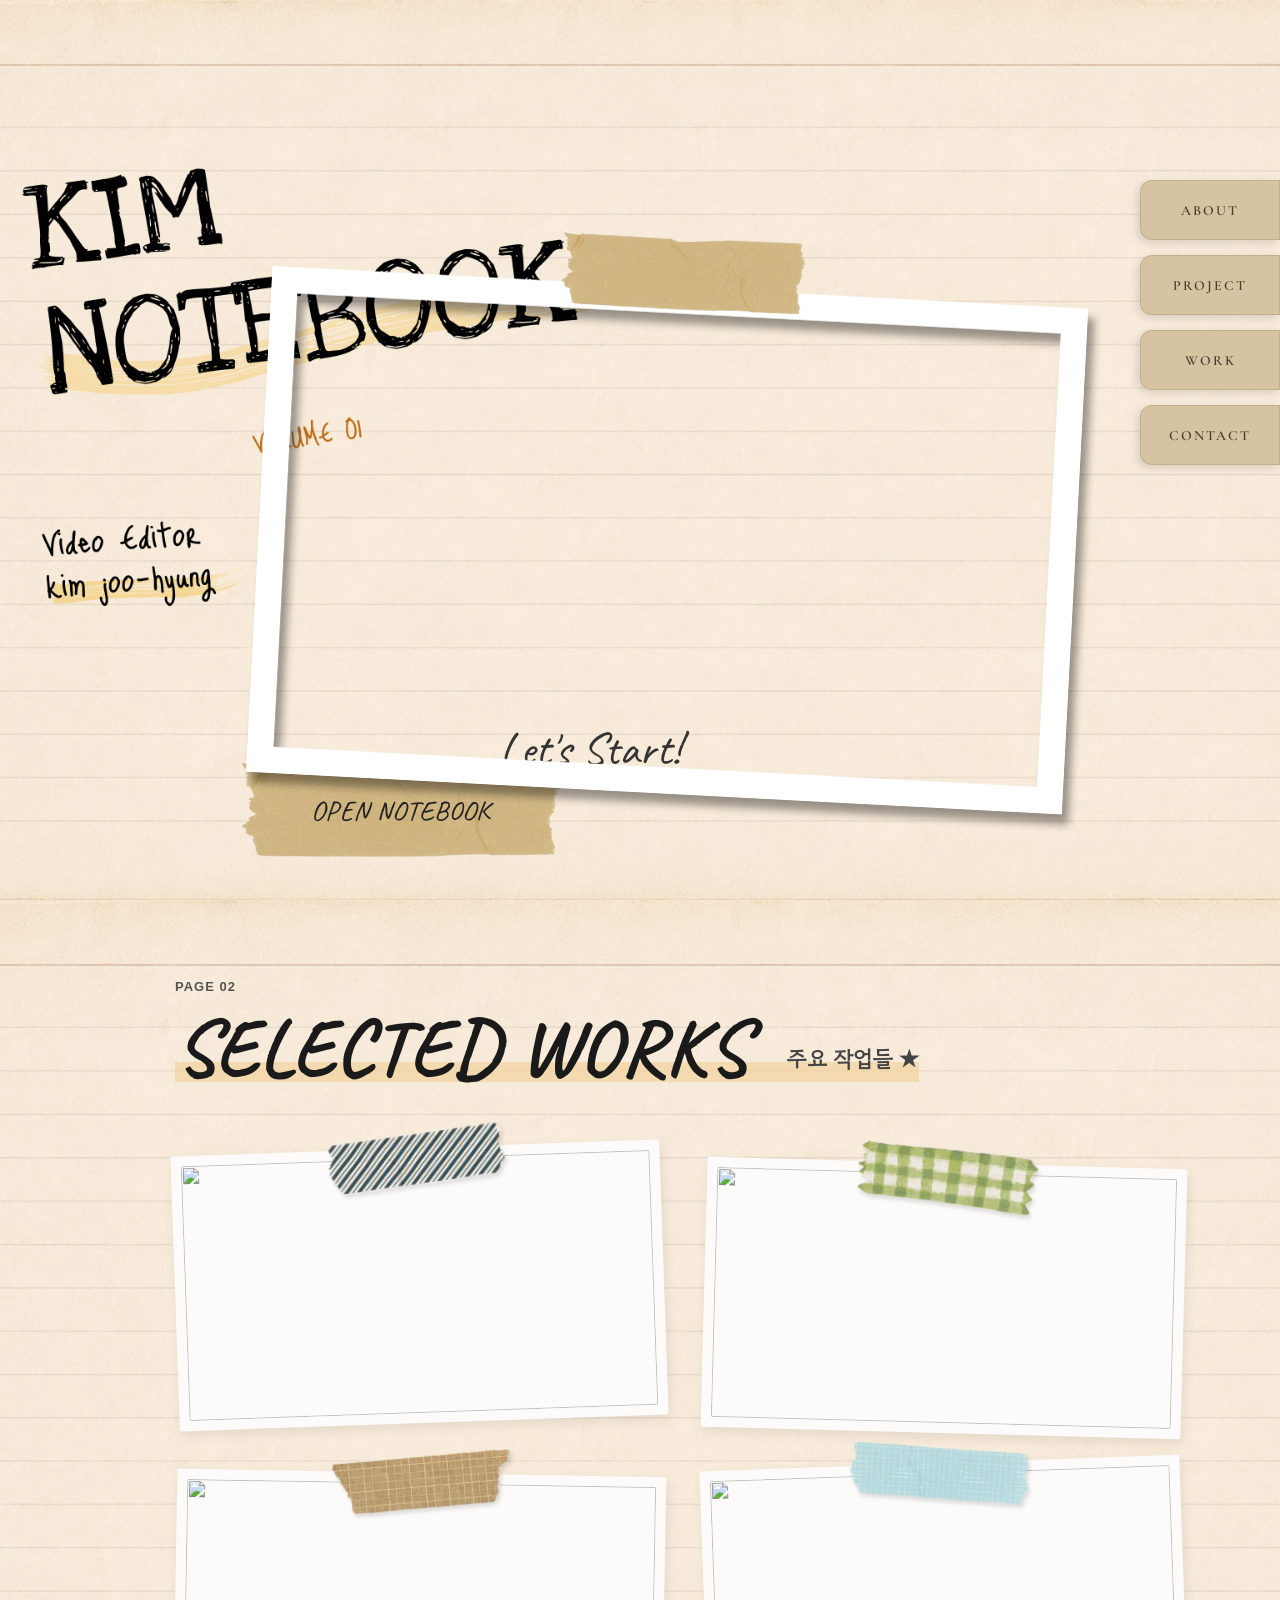
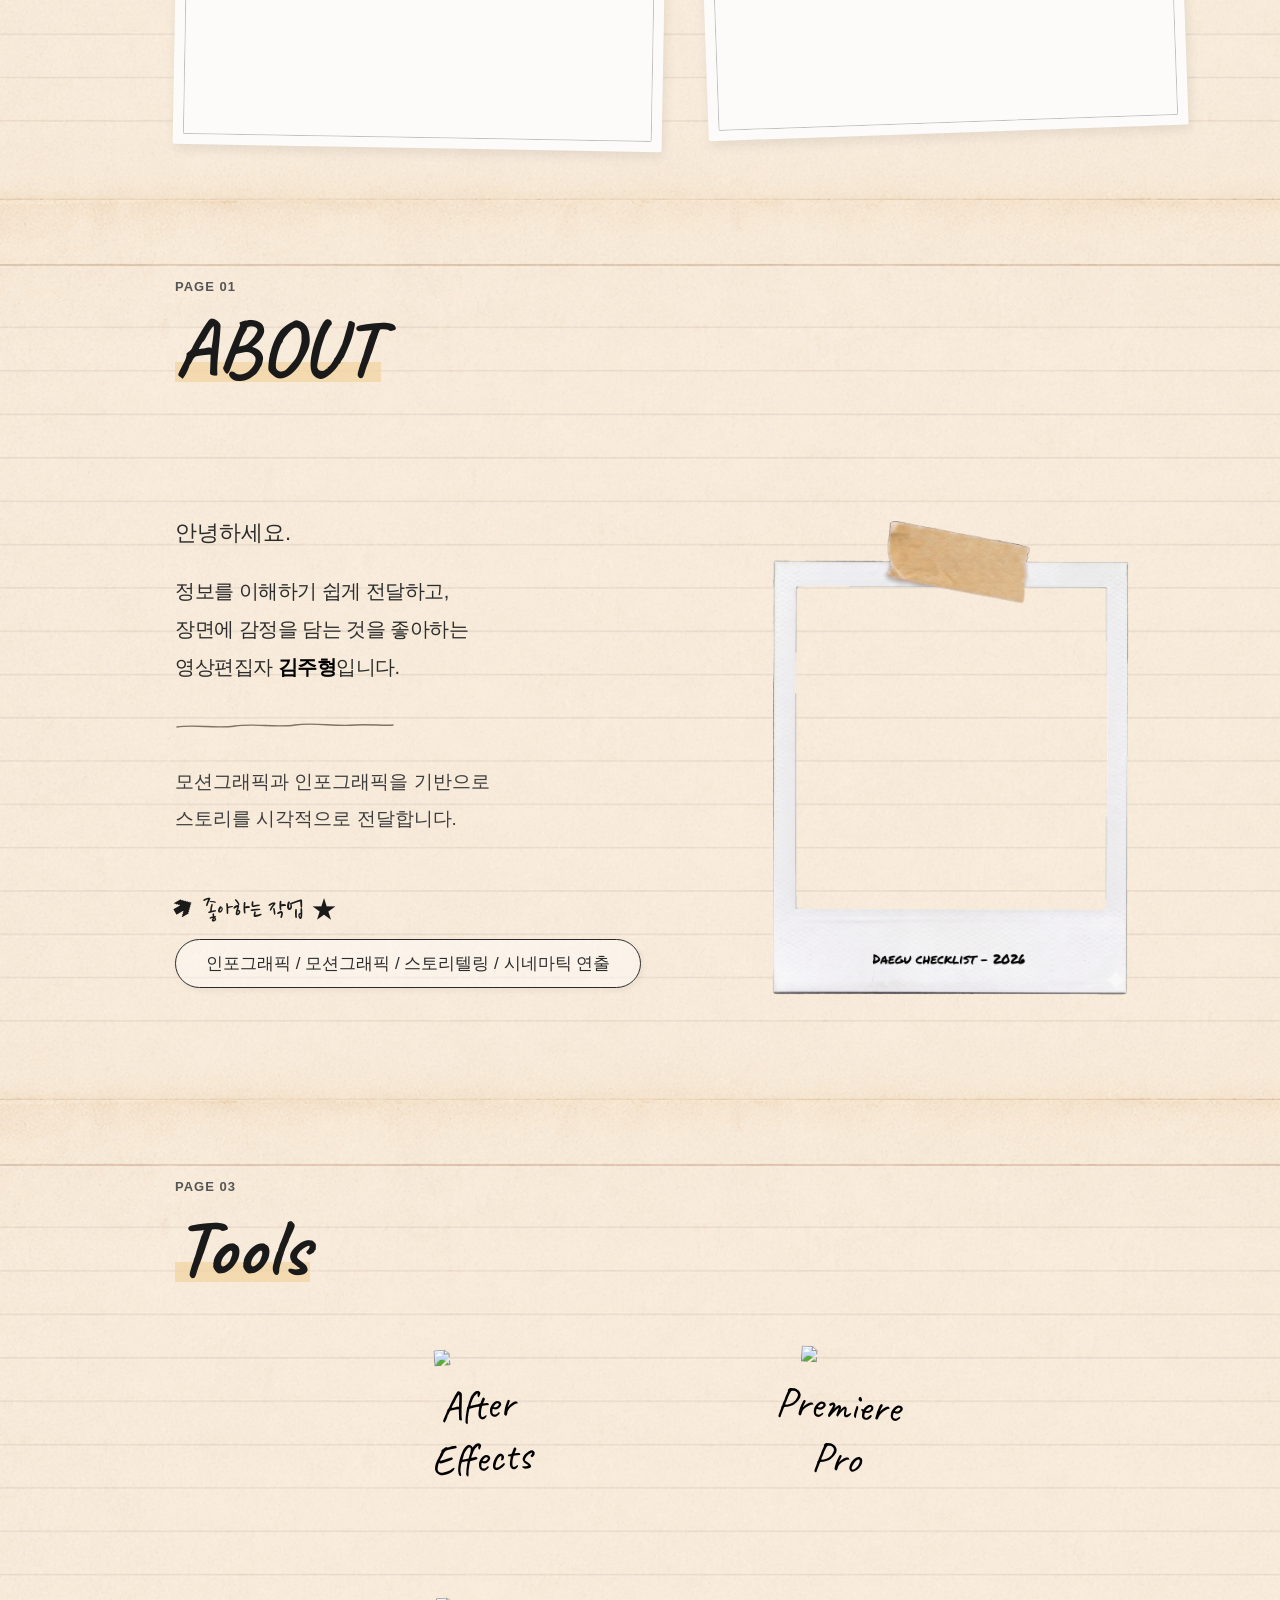
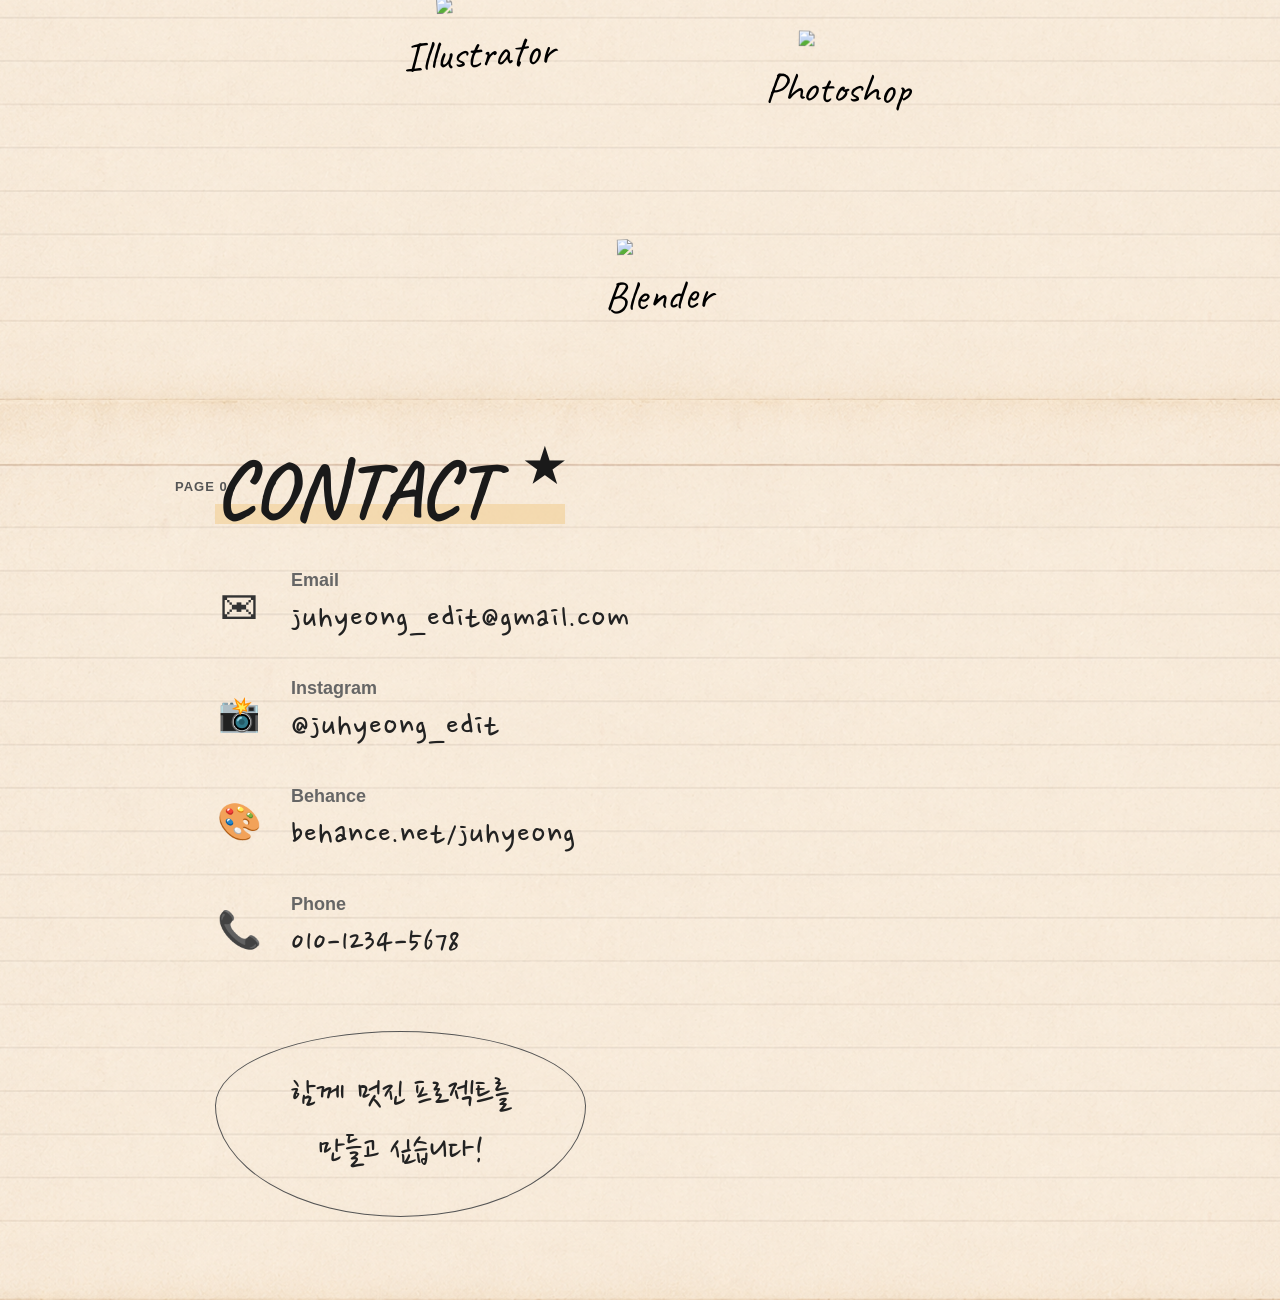
==== commit 8ed784fc: "work 부분 수정" ====
--- a/index.html
+++ b/index.html
@@ -49,95 +49,135 @@
             </div>
         </section>
         <!-- SECTION 2: WORKS -->
-       <section id="works" class="note-section2">
-            <img src="images/note back.png" class="bg" />
-            <div class="inner">
-                <span class="page-number">PAGE 02</span>
-                <h2 class="section-title">SELECTED WORKS <span class="sub-hand-title">┌ 주요 작업들 ★</span></h2>
-                
-                <div class="works-board-box">
-                    <div class="work-list-item">
-                        <img src="images/thumb01.jpg" alt="설탕과다사용부담금" class="work-thumb-img" />
-                        <div class="work-overlay">
-                            <div class="overlay-content">
-                                <div class="case-tag">CASE 01</div>
-                                <h3 class="work-item-title">설탕과다사용부담금</h3>
-                                <span class="work-year">2026</span>
-                                <p class="work-item-desc">설탕 과다 섭취 문제를 쉽고 직관적으로 전달하기 위한 인포그래픽 영상</p>
-                                <div class="tools-wrapper">
-                                    <div class="tools-icons">
-                                        <span class="icon-square">Ae</span>
-                                        <span class="icon-square">Ai</span>
-                                        <span class="icon-square">Ps</span>
-                                    </div>
-                                </div>
-                                <a href="#" class="view-project-btn">VIEW PROJECT ➔</a>
-                            </div>
-                        </div>
-                    </div>
-
-                    <div class="work-list-item">
-                        <img src="images/thumb02.jpg" alt="범죄예방 캠페인" class="work-thumb-img" />
-                        <div class="work-overlay">
-                            <div class="overlay-content">
-                                <div class="case-tag">CASE 02</div>
-                                <h3 class="work-item-title">범죄예방 캠페인 <span class="en-title">Crime Motion</span></h3>
-                                <span class="work-year">2026</span>
-                                <p class="work-item-desc">범죄의 심각성을 경고하고 예방의 메시지를 전달하는 모션그래픽</p>
-                                <div class="tools-wrapper">
-                                    <div class="tools-icons">
-                                        <span class="icon-square">Ae</span>
-                                        <span class="icon-square">Ai</span>
-                                        <span class="icon-square">Ps</span>
-                                    </div>
-                                </div>
-                                <a href="#" class="view-project-btn">VIEW PROJECT ➔</a>
-                            </div>
-                        </div>
-                    </div>
-
-                    <div class="work-list-item">
-                        <img src="images/thumb03.jpg" alt="Escape Room" class="work-thumb-img" />
-                        <div class="work-overlay">
-                            <div class="overlay-content">
-                                <div class="case-tag">CASE 03</div>
-                                <h3 class="work-item-title">Escape Room</h3>
-                                <span class="work-year">2026</span>
-                                <p class="work-item-desc">스토리텔링 중심의 모션그래픽으로 몰입감 있는 연출을 구현</p>
-                                <div class="tools-wrapper">
-                                    <div class="tools-icons">
-                                        <span class="icon-square">Ae</span>
-                                        <span class="icon-square">Pr</span>
-                                        <span class="icon-square">Ps</span>
-                                    </div>
-                                </div>
-                                <a href="#" class="view-project-btn">VIEW PROJECT ➔</a>
-                            </div>
-                        </div>
-                    </div>
-
-                    <div class="work-list-item">
-                        <img src="images/thumb04.jpg" alt="Forest Memories" class="work-thumb-img" />
-                        <div class="work-overlay">
-                            <div class="overlay-content">
-                                <div class="case-tag">CASE 04</div>
-                                <h3 class="work-item-title">Forest Memories</h3>
-                                <span class="work-year">2026</span>
-                                <p class="work-item-desc">감정선의 흐름과 미장센을 강조한 스토리텔링 애니메이션</p>
-                                <div class="tools-wrapper">
-                                    <div class="tools-icons">
-                                        <span class="icon-square">Ae</span>
-                                        <span class="icon-square">Pr</span>
-                                        <span class="icon-square">Ai</span>
-                                    </div>
-                                </div>
-                                <a href="#" class="view-project-btn">VIEW PROJECT ➔</a>
-                            </div>
-                        </div>
-                    </div>
-                </div>
-            </div>
-        </section>
+<section id="works" class="note-section2">
+    <img src="images/note back.png" class="bg" />
+
+    <div class="inner">
+        <span class="page-number">PAGE 02</span>
+
+        <h2 class="section-title">
+            SELECTED WORKS <span class="sub-hand-title">주요 작업들 ★</span>
+        </h2>
+
+        <div class="works-board-box">
+
+            <!-- CASE 01 -->
+            <div class="work-list-item"
+                data-title="설탕과다사용부담금"
+                data-desc="설탕 과다 섭취 문제를 쉽고 직관적으로 전달하기 위한 인포그래픽 영상"
+                data-video="https://player.vimeo.com/video/000000000">
+
+                <img src="images/마스킹 줄.png" class="masking-tape" alt="" />
+                <img src="images/thumb01.jpg" class="work-thumb-img" />
+
+                <div class="work-overlay">
+                    <div class="overlay-content">
+                        <div class="case-tag">CASE 01</div>
+                        <h3 class="work-item-title">설탕과다사용부담금</h3>
+                        <span class="work-year">2026</span>
+                        <p class="work-item-desc">
+                            설탕 과다 섭취 문제를 쉽고 직관적으로 전달하기 위한 인포그래픽 영상
+                        </p>
+                        <div class="tools-wrapper">
+                            <div class="tools-icons">
+                                <span class="icon-square">Ae</span>
+                                <span class="icon-square">Ai</span>
+                                <span class="icon-square">Ps</span>
+                            </div>
+                        </div>
+                    </div>
+                </div>
+            </div>
+
+            <!-- CASE 02 -->
+            <div class="work-list-item"
+                data-title="범죄예방 캠페인"
+                data-desc="범죄의 심각성을 경고하고 예방의 메시지를 전달하는 모션그래픽"
+                data-video="https://player.vimeo.com/video/000000000">
+
+                <img src="images/마스킹 그린.png" class="masking-tape" alt="" />
+                <img src="images/thumb02.jpg" class="work-thumb-img" />
+
+                <div class="work-overlay">
+                    <div class="overlay-content">
+                        <div class="case-tag">CASE 02</div>
+                        <h3 class="work-item-title">
+                            범죄예방 캠페인 <span class="en-title">Crime Motion</span>
+                        </h3>
+                        <span class="work-year">2026</span>
+                        <p class="work-item-desc">
+                            범죄의 심각성을 경고하고 예방의 메시지를 전달하는 모션그래픽
+                        </p>
+                        <div class="tools-wrapper">
+                            <div class="tools-icons">
+                                <span class="icon-square">Ae</span>
+                                <span class="icon-square">Ai</span>
+                                <span class="icon-square">Ps</span>
+                            </div>
+                        </div>
+                    </div>
+                </div>
+            </div>
+
+            <!-- CASE 03 -->
+            <div class="work-list-item"
+                data-title="Escape Room"
+                data-desc="스토리텔링 중심의 모션그래픽으로 몰입감 있는 연출을 구현"
+                data-video="https://player.vimeo.com/video/000000000">
+
+                <img src="images/마스킹 브라운.png" class="masking-tape" alt="" />
+                <img src="images/thumb03.jpg" class="work-thumb-img" />
+
+                <div class="work-overlay">
+                    <div class="overlay-content">
+                        <div class="case-tag">CASE 03</div>
+                        <h3 class="work-item-title">Escape Room</h3>
+                        <span class="work-year">2026</span>
+                        <p class="work-item-desc">
+                            스토리텔링 중심의 모션그래픽으로 몰입감 있는 연출을 구현
+                        </p>
+                        <div class="tools-wrapper">
+                            <div class="tools-icons">
+                                <span class="icon-square">Ae</span>
+                                <span class="icon-square">Pr</span>
+                                <span class="icon-square">Ps</span>
+                            </div>
+                        </div>
+                    </div>
+                </div>
+            </div>
+
+            <!-- CASE 04 -->
+            <div class="work-list-item"
+                data-title="Forest Memories"
+                data-desc="감정선의 흐름과 미장센을 강조한 스토리텔링 애니메이션"
+                data-video="https://player.vimeo.com/video/000000000">
+
+                <img src="images/마스킹.png" class="masking-tape" alt="" />
+                <img src="images/thumb04.jpg" class="work-thumb-img" />
+
+                <div class="work-overlay">
+                    <div class="overlay-content">
+                        <div class="case-tag">CASE 04</div>
+                        <h3 class="work-item-title">Forest Memories</h3>
+                        <span class="work-year">2026</span>
+                        <p class="work-item-desc">
+                            감정선의 흐름과 미장센을 강조한 스토리텔링 애니메이션
+                        </p>
+                        <div class="tools-wrapper">
+                            <div class="tools-icons">
+                                <span class="icon-square">Ae</span>
+                                <span class="icon-square">Pr</span>
+                                <span class="icon-square">Ai</span>
+                            </div>
+                        </div>
+                    </div>
+                </div>
+            </div>
+
+        </div>
+    </div>
+</section>
 
         <!-- SECTION 1: ABOUT (순서 재배치) -->
         <section id="about" class="note-section">
@@ -284,5 +324,23 @@
                 </div>
             </div>
         </section>
+        <div class="work-modal" id="workModal">
+    <div class="modal-overlay" onclick="closeModal()"></div>
+
+    <div class="modal-content">
+
+        <button class="modal-close" onclick="closeModal()">×</button>
+
+        <div class="modal-video">
+            <iframe id="modalVideo" src=""></iframe>
+        </div>
+
+        <div class="modal-info">
+            <h2 id="modalTitle"></h2>
+            <p id="modalDesc"></p>
+        </div>
+
+    </div>
+</div>
     </body>
 </html>
--- a/css/sec.css
+++ b/css/sec.css
@@ -348,13 +348,12 @@
 /* ==========================================
    새로 추가한 커스텀 이미지 전용 스타일
    ========================================== */
-
-/* ==========================================
-   SECTION 2: WORKS
-   ========================================== */
 /* ==========================================
    SECTION 2: WORKS (스크랩북 & 손글씨 오버레이)
    ========================================== */
+/* =========================================
+   SECTION TITLE SUB
+========================================= */
 .sub-hand-title {
     font-family: "Gowun Dodum", sans-serif;
     font-size: 20px;
@@ -366,107 +365,130 @@
     letter-spacing: -0.5px;
 }
 
-/* 2x2 그리드 배열 */
+/* =========================================
+   GRID
+========================================= */
 .works-board-box {
     display: grid;
     grid-template-columns: repeat(2, 1fr);
-    gap: 40px; /* 삐뚤어진 사진들이 겹치지 않게 간격 여유 */
+    gap: 40px;
     width: 100%;
     max-width: 1100px;
     margin: 20px auto 0 auto;
 }
 
-/* 개별 썸네일 카드 (노트에 붙인 인화 사진 느낌) */
+/* =========================================
+   WORK CARD
+========================================= */
 .work-list-item {
     position: relative;
     width: 100%;
-    aspect-ratio: 16 / 9; 
-    background-color: #fcfbf9; /* 사진의 흰색 테두리 (종이 질감 톤) */
-    padding: 10px; /* 사진 테두리 여백 */
+    aspect-ratio: 16 / 9;
+    background-color: #fcfbf9;
+    padding: 10px;
     border-radius: 2px;
     box-shadow: 2px 5px 12px rgba(0, 0, 0, 0.08);
     cursor: pointer;
-    transition: transform 0.4s cubic-bezier(0.175, 0.885, 0.32, 1.275), box-shadow 0.4s ease;
-}
-
-/* 스크랩북처럼 각 사진을 약간씩 삐뚤어지게 배치 */
+
+    transition: transform 0.4s cubic-bezier(0.175, 0.885, 0.32, 1.275),
+                box-shadow 0.4s ease;
+}
+
+/* 스크랩북 느낌 배치 */
 .work-list-item:nth-child(1) { transform: rotate(-2deg); }
 .work-list-item:nth-child(2) { transform: rotate(1.5deg); margin-top: 15px; }
 .work-list-item:nth-child(3) { transform: rotate(1deg); }
 .work-list-item:nth-child(4) { transform: rotate(-2deg); margin-top: -10px; }
 
-/* 마우스 올리면 정면으로 똑바로 올라오며 확대 */
+/* hover */
 .work-list-item:hover {
     transform: scale(1.05) rotate(0deg);
     box-shadow: 8px 15px 25px rgba(0, 0, 0, 0.15);
     z-index: 10;
 }
 
-/* 사진 위쪽 정중앙에 마스킹 테이프 효과 (CSS만으로 구현) */
-.work-list-item::before {
-    content: "";
-    position: absolute;
-    top: -8px;
+/* =========================================
+   MASKING TAPE (IMAGE)
+========================================= */
+.masking-tape {
+    position: absolute;
+    top: -18px;
     left: 50%;
-    transform: translateX(-50%) rotate(-3deg);
-    width: 90px;
-    height: 28px;
-    background-color: rgba(226, 214, 184, 0.85); /* 마스킹 테이프 색상 */
-    z-index: 20; /* 오버레이보다 위로 올라오게 설정 */
+    transform: translateX(-50%) rotate(-6deg);
+
+    width: 180px;
+    height: auto;
+
+    z-index: 30;
     pointer-events: none;
-    box-shadow: 1px 1px 3px rgba(0,0,0,0.05);
-}
-.work-list-item:nth-child(even)::before {
-    transform: translateX(-50%) rotate(4deg); /* 짝수 번째는 테이프 각도를 다르게 */
-    background-color: rgba(214, 195, 161, 0.85);
-}
-
-/* 배경 이미지 */
+
+    opacity: 0.95;
+
+    filter: drop-shadow(2px 3px 2px rgba(0,0,0,0.15));
+}
+
+/* 짝수 리듬 */
+.work-list-item:nth-child(even) .masking-tape {
+    transform: translateX(-50%) rotate(6deg);
+    top: -16px;
+}
+
+/* =========================================
+   IMAGE
+========================================= */
 .work-thumb-img {
     width: 100%;
     height: 100%;
     object-fit: cover;
-    border-radius: 2px; /* 안쪽 이미지 테두리 */
-}
-
-/* 호버 시 나타나는 검은 오버레이 (먹물/칠판 느낌) */
+    border-radius: 2px;
+}
+
+/* =========================================
+   OVERLAY
+========================================= */
 .work-overlay {
     position: absolute;
-    top: 10px; left: 10px; right: 10px; bottom: 10px; /* 흰색 사진 테두리 안쪽에만 깔리게 */
-    background-color: rgba(43, 37, 32, 0.9); /* 따뜻한 다크 톤 */
-    opacity: 0; 
+    top: 10px;
+    left: 10px;
+    right: 10px;
+    bottom: 10px;
+
+    background-color: rgba(116, 116, 116, 0.9);
+
+    opacity: 0;
     display: flex;
     flex-direction: column;
     justify-content: center;
     align-items: center;
     text-align: center;
+
     transition: opacity 0.3s ease;
     padding: 20px;
 }
 
 .work-list-item:hover .work-overlay {
-    opacity: 1; 
-}
-
-/* 오버레이 내부 텍스트 애니메이션 */
+    opacity: 1;
+}
+
+/* =========================================
+   OVERLAY CONTENT ANIMATION
+========================================= */
 .overlay-content {
     transform: translateY(15px);
     transition: transform 0.4s ease;
+
     display: flex;
     flex-direction: column;
     align-items: center;
 }
 
 .work-list-item:hover .overlay-content {
-    transform: translateY(0); 
-}
-
-/* 텍스트 스타일: 영문/숫자는 Caveat, 한글은 나눔펜스크립트로 섞어서 필기감 극대화 */
-/* ==========================================
-   오버레이 텍스트 스타일 (가독성 대폭 강화)
-   ========================================== */
-
-/* CASE 태그: 깔끔하고 눈에 띄는 고딕 폰트 */
+    transform: translateY(0);
+}
+
+/* =========================================
+   TEXT STYLE
+========================================= */
 .case-tag {
     font-family: "Pretendard", sans-serif;
     font-size: 14px;
@@ -476,7 +498,6 @@
     margin-bottom: 8px;
 }
 
-/* 프로젝트 제목: 굵고 명확한 고딕 */
 .work-item-title {
     font-family: "Pretendard", sans-serif;
     font-size: 26px;
@@ -485,16 +506,13 @@
     margin-bottom: 4px;
 }
 
-/* 영문 부제목: 여기만 살짝 손글씨를 남겨서 감성 한 스푼 유지 */
 .work-item-title .en-title {
     font-family: "Caveat", cursive;
     font-size: 22px;
-    font-weight: normal;
     margin-left: 8px;
     color: #d6c3a1;
 }
 
-/* 제작 연도: 단정한 명조체 */
 .work-year {
     font-family: "Maru Buri", serif;
     font-size: 16px;
@@ -502,7 +520,6 @@
     margin-bottom: 12px;
 }
 
-/* 상세 설명: 가독성 최고의 둥근 고딕체 (고운돋움) */
 .work-item-desc {
     font-family: "Gowun Dodum", sans-serif;
     font-size: 16px;
@@ -512,33 +529,40 @@
     word-break: keep-all;
 }
 
-/* 툴 아이콘 세팅 */
+/* =========================================
+   TOOLS
+========================================= */
 .tools-wrapper {
     margin-bottom: 25px;
 }
+
 .tools-icons {
     display: flex;
     gap: 10px;
     justify-content: center;
 }
 
-/* 툴 아이콘: 테두리는 삐뚤게 두되, 안의 글씨는 직관적인 고딕체로 변경 */
 .icon-square {
     display: flex;
     align-items: center;
     justify-content: center;
+
     width: 36px;
     height: 36px;
+
     border: 1.5px solid rgba(255, 255, 255, 0.7);
-    border-radius: 255px 15px 225px 15px / 15px 225px 15px 255px; /* 스케치 테두리 유지 */
-    font-family: "Pretendard", sans-serif; /* 손글씨 제거, 가독성 확보 */
+
+    border-radius: 255px 15px 225px 15px / 15px 225px 15px 255px;
+
+    font-family: "Pretendard", sans-serif;
     font-size: 14px;
     font-weight: bold;
     color: #ffffff;
-    background-color: transparent;
-}
-
-/* 버튼 스타일: 명확한 고딕체 + 형광펜 효과 유지 */
+}
+
+/* =========================================
+   BUTTON
+========================================= */
 .view-project-btn {
     position: relative;
     font-family: "Pretendard", sans-serif;
@@ -548,25 +572,33 @@
     color: #ffffff;
     text-transform: uppercase;
     display: inline-block;
+
     transition: transform 0.2s ease, color 0.2s ease;
     z-index: 1;
 }
+
 .view-project-btn::after {
     content: "";
     position: absolute;
     left: -5px;
     bottom: 2px;
+
     width: 110%;
     height: 10px;
-    background-color: rgba(243, 212, 162, 0.5); /* 형광펜 느낌 */
+
+    background-color: rgba(243, 212, 162, 0.5);
+
     z-index: -1;
-    transform: rotate(-2deg); /* 손으로 그은 듯한 각도 유지 */
+    transform: rotate(-2deg);
+
     transition: height 0.2s ease, transform 0.2s ease;
 }
+
 .view-project-btn:hover {
     transform: translateY(-3px);
-    color: #f3d4a2;
-}
+    color: #000000;
+}
+
 .view-project-btn:hover::after {
     height: 16px;
     transform: rotate(0deg);
@@ -733,3 +765,123 @@
     justify-content: center;
     align-items: center;
 }
+/* ==========================================
+   MAIN HAND TEXT MOTION (Let’s Start 동일)
+========================================== */
+
+@keyframes startDoodle {
+    0% { transform: rotate(-6deg); }
+    25% { transform: rotate(-2deg); }
+    50% { transform: rotate(-9deg); }
+    75% { transform: rotate(-4deg); }
+    100% { transform: rotate(-6deg); }
+}
+
+/* WORKS 손글씨 텍스트 */
+.sub-hand-title {
+    font-family: "Gowun Dodum", sans-serif; /* 가독성 유지 */
+    font-size: 22px;
+    font-weight: 600;
+    color: #444;
+
+    display: inline-block;
+    margin-left: 18px;
+
+    animation: startDoodle 0.8s steps(1) infinite;
+    transform-origin: center;
+
+    letter-spacing: -0.3px;
+}
+/* =========================
+   WORK MODAL
+   ========================= */
+
+.work-modal {
+    position: fixed;
+    top: 0;
+    left: 0;
+    width: 100%;
+    height: 100vh;
+    display: none;
+
+    justify-content: center;
+    align-items: center;
+
+    z-index: 9999;
+}
+
+/* 배경 어둡게 + 블러 느낌 */
+.modal-overlay {
+    position: absolute;
+    width: 100%;
+    height: 100%;
+    background: rgba(0, 0, 0, 0.6);
+    backdrop-filter: blur(4px);
+}
+
+/* 모달 본체 */
+.modal-content {
+    position: relative;
+    width: 80%;
+    max-width: 1000px;
+
+    background: #f7f3ea;
+    /* border-radius: 14px; */
+
+    /* overflow: hidden; */
+
+    box-shadow: 0 20px 60px rgba(0, 0, 0, 0.3);
+
+    transform-style: preserve-3d;
+}
+
+/* 닫기 버튼 */
+.modal-close {
+    position: absolute;
+    top: 10px;
+    right: 14px;
+
+    font-size: 32px;
+    background: none;
+    border: none;
+    cursor: pointer;
+
+    color: #333;
+
+    transition: transform 0.2s ease;
+}
+
+.modal-close:hover {
+    transform: rotate(90deg);
+}
+
+/* 영상 영역 */
+.modal-video {
+    width: 100%;
+    aspect-ratio: 16 / 9;
+    background: #000;
+}
+
+.modal-video iframe {
+    width: 100%;
+    height: 100%;
+}
+
+/* 텍스트 영역 */
+.modal-info {
+    padding: 25px 30px;
+}
+
+.modal-info h2 {
+    font-family: "Caveat", cursive;
+    font-size: 34px;
+    margin-bottom: 10px;
+    color: #1a1a1a;
+}
+
+.modal-info p {
+    font-family: "Gowun Dodum", sans-serif;
+    font-size: 16px;
+    line-height: 1.7;
+    color: #444;
+}
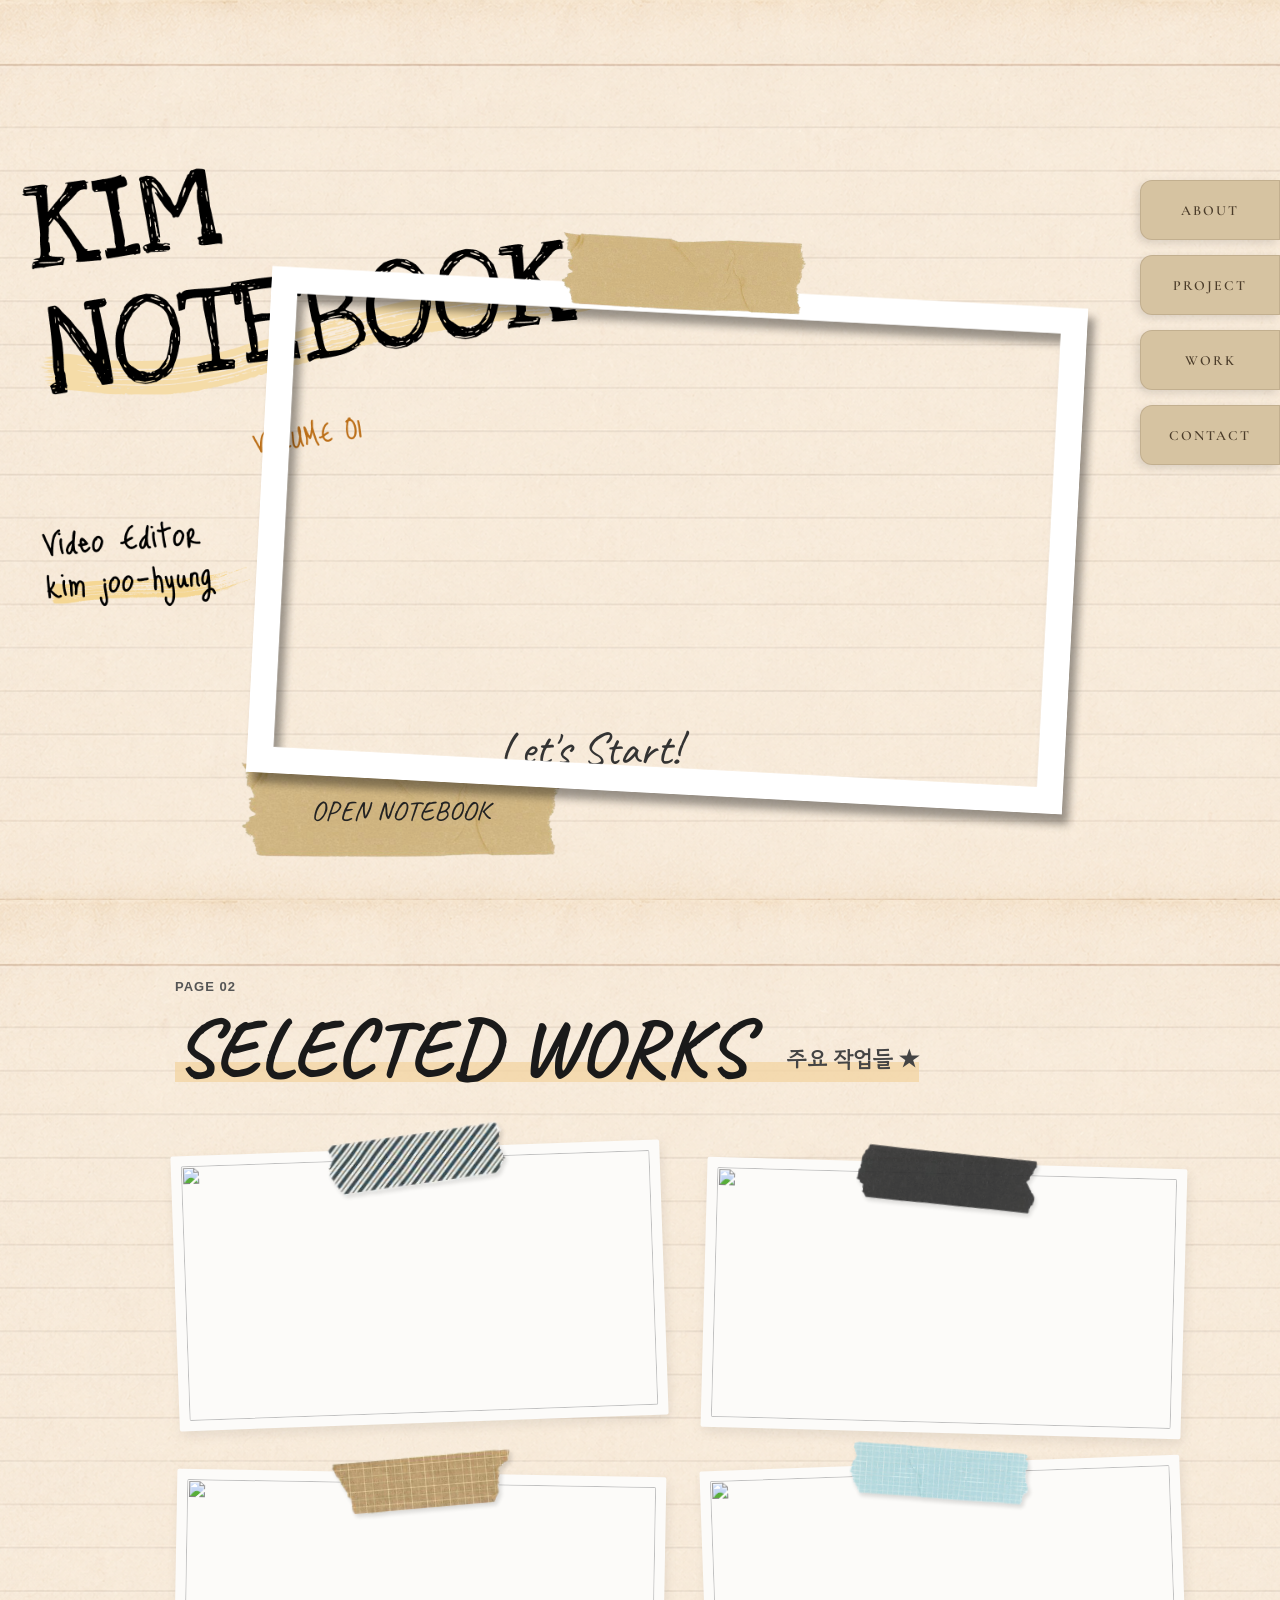
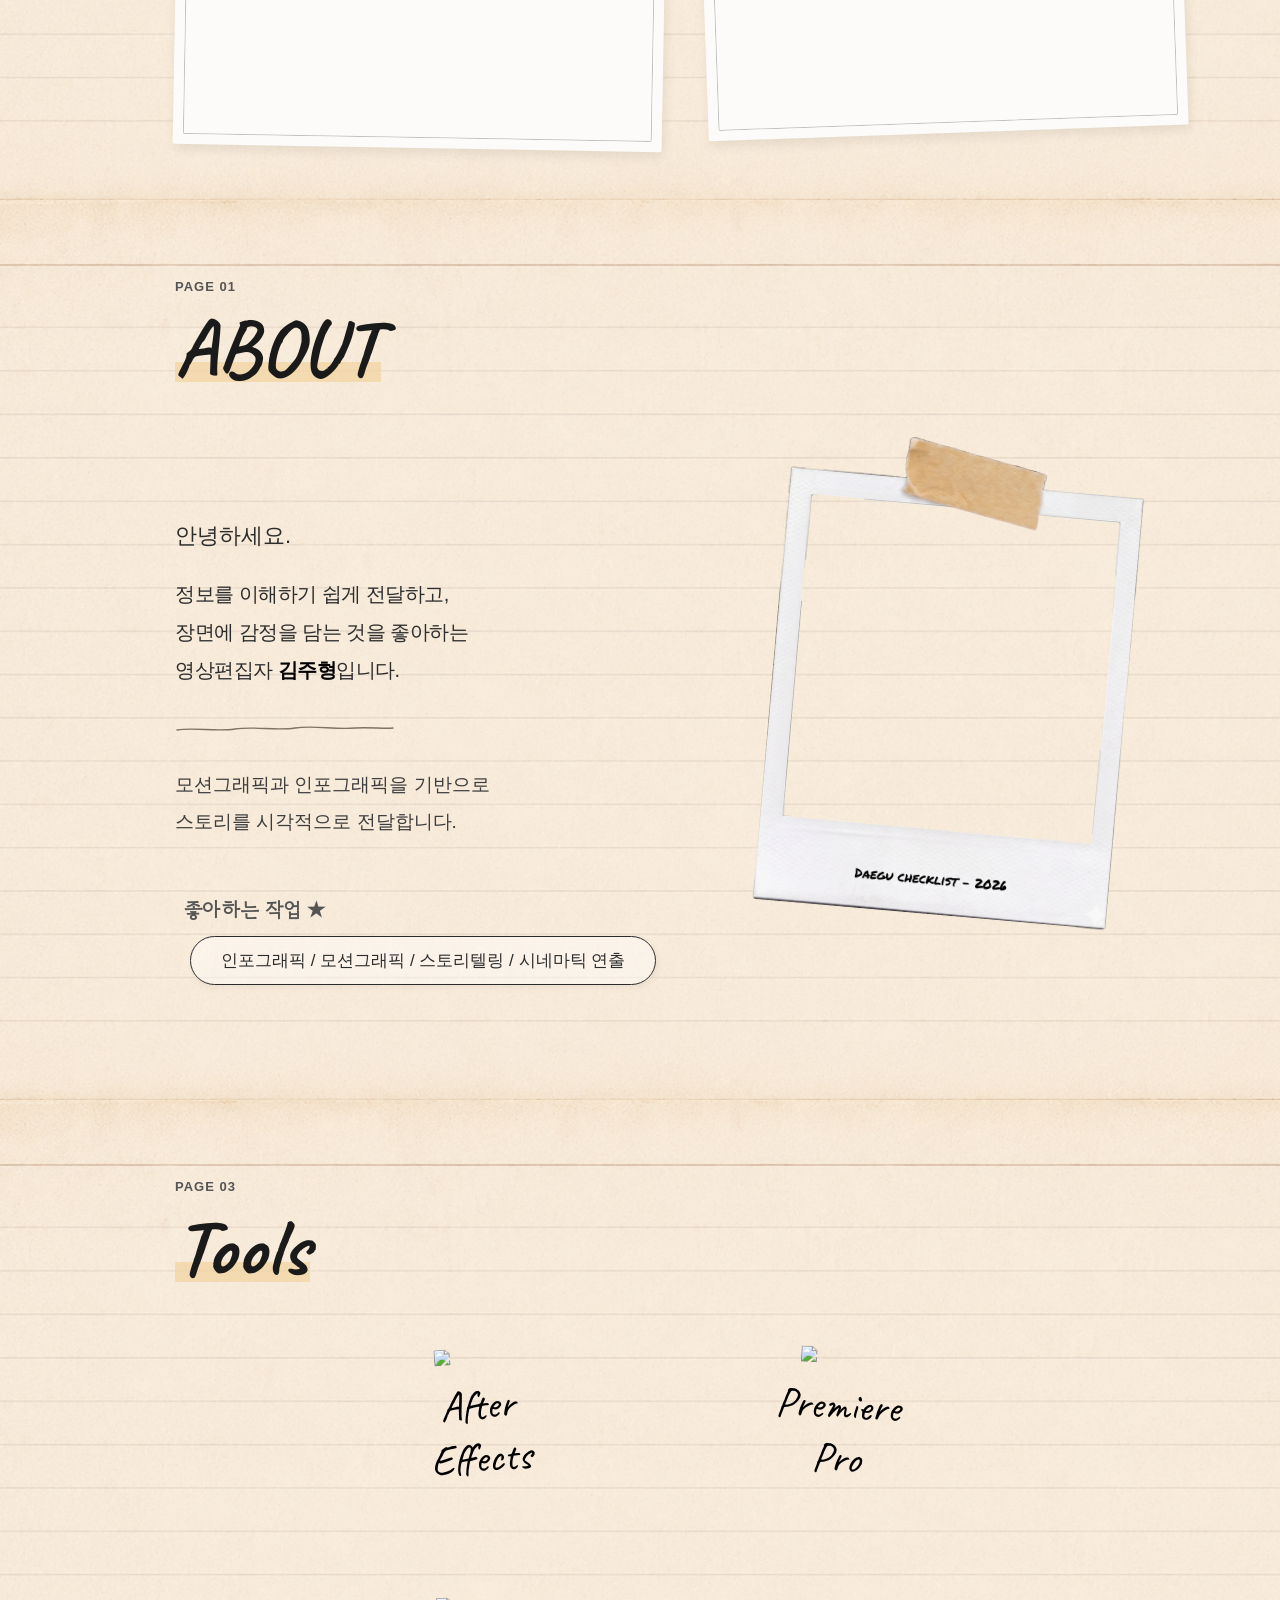
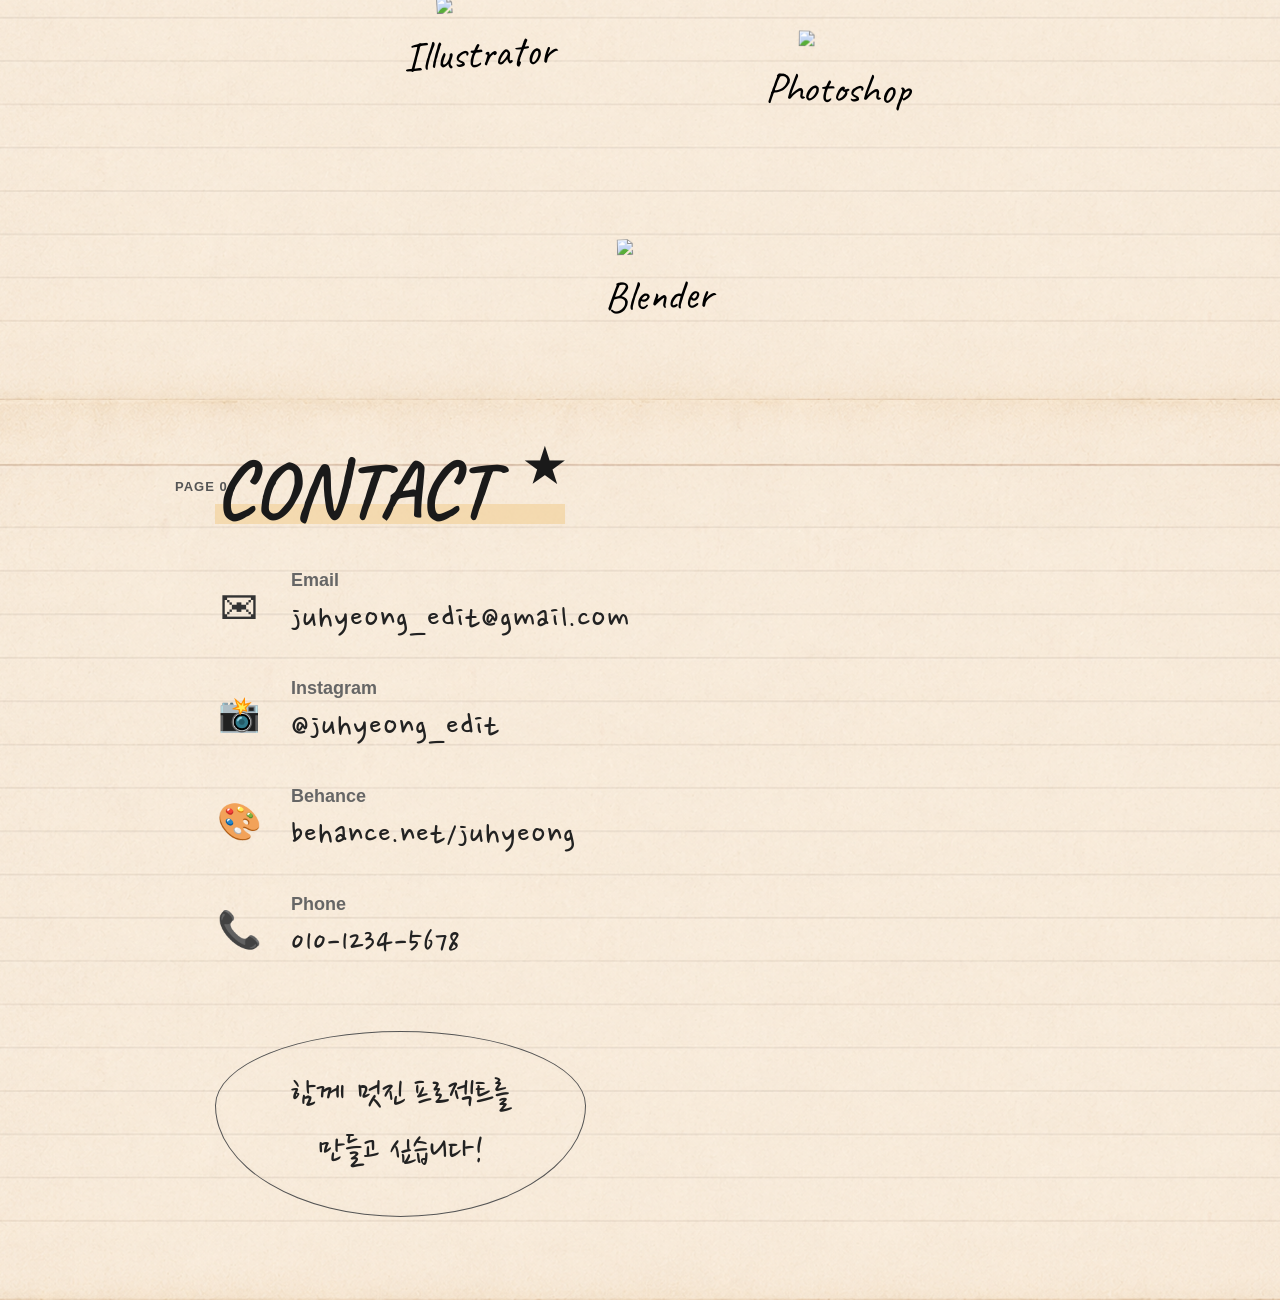
==== commit 7201ba0d: "스킬 띠 추가, 모달창 수정" ====
--- a/index.html
+++ b/index.html
@@ -95,7 +95,7 @@
                 data-desc="범죄의 심각성을 경고하고 예방의 메시지를 전달하는 모션그래픽"
                 data-video="https://player.vimeo.com/video/000000000">
 
-                <img src="images/마스킹 그린.png" class="masking-tape" alt="" />
+                <img src="images/마스킹블랙 (2).png" class="masking-tape" alt="" />
                 <img src="images/thumb02.jpg" class="work-thumb-img" />
 
                 <div class="work-overlay">
@@ -210,7 +210,7 @@
                             스토리를 시각적으로 전달합니다.
                         </p>
                         <div class="favorite-section">
-                            <div class="favorite-title"><span class="curve-arrow">➔</span> 좋아하는 작업 ★</div>
+                            <div class="favorite-title"><span class="curve-arrow"></span> 좋아하는 작업 ★</div>
                             <div class="favorite-tags">인포그래픽 / 모션그래픽 / 스토리텔링 / 시네마틱 연출</div>
                         </div>
                     </div>
--- a/css/sec.css
+++ b/css/sec.css
@@ -312,16 +312,26 @@
     color: #3d3d3d;
 }
 .favorite-section {
-    margin-top: 55px;
+    margin-top:55px;
+    display:flex;
+    flex-direction:column;
+    align-items:flex-start;
+    gap:12px;
 }
 .favorite-title {
-    font-family: "Nanum Pen Script", cursive;
-    font-size: 26px;
-    color: #1a1a1a;
-    margin-bottom: 12px;
-    display: flex;
+    font-family: "Gowun Dodum", sans-serif;
+    font-size: 20px;
+    font-weight: 600;
+    color: #555555;
+
+    margin-bottom: 0px;
+
+    display: inline-flex;
     align-items: center;
     gap: 8px;
+
+    animation: doodleRotate 0.8s steps(1) infinite;
+    transform-origin: center;
 }
 .favorite-section .curve-arrow {
     transform: rotate(-30deg);
@@ -337,12 +347,14 @@
     font-weight: 500;
     background-color: rgba(255, 255, 255, 0.4);
     box-shadow: 2px 3px 6px rgba(0, 0, 0, 0.05);
+    margin-left: 15px;
 }
 .about-photo-content {
     flex: 0.8;
     display: flex;
     justify-content: center;
     align-items: center;
+    transform: translateY(-80px) rotate(5deg);
 }
 
 /* ==========================================
@@ -390,15 +402,26 @@
     box-shadow: 2px 5px 12px rgba(0, 0, 0, 0.08);
     cursor: pointer;
 
-    transition: transform 0.4s cubic-bezier(0.175, 0.885, 0.32, 1.275),
-                box-shadow 0.4s ease;
+    transition:
+        transform 0.4s cubic-bezier(0.175, 0.885, 0.32, 1.275),
+        box-shadow 0.4s ease;
 }
 
 /* 스크랩북 느낌 배치 */
-.work-list-item:nth-child(1) { transform: rotate(-2deg); }
-.work-list-item:nth-child(2) { transform: rotate(1.5deg); margin-top: 15px; }
-.work-list-item:nth-child(3) { transform: rotate(1deg); }
-.work-list-item:nth-child(4) { transform: rotate(-2deg); margin-top: -10px; }
+.work-list-item:nth-child(1) {
+    transform: rotate(-2deg);
+}
+.work-list-item:nth-child(2) {
+    transform: rotate(1.5deg);
+    margin-top: 15px;
+}
+.work-list-item:nth-child(3) {
+    transform: rotate(1deg);
+}
+.work-list-item:nth-child(4) {
+    transform: rotate(-2deg);
+    margin-top: -10px;
+}
 
 /* hover */
 .work-list-item:hover {
@@ -424,7 +447,7 @@
 
     opacity: 0.95;
 
-    filter: drop-shadow(2px 3px 2px rgba(0,0,0,0.15));
+    filter: drop-shadow(2px 3px 2px rgba(0, 0, 0, 0.15));
 }
 
 /* 짝수 리듬 */
@@ -573,7 +596,9 @@
     text-transform: uppercase;
     display: inline-block;
 
-    transition: transform 0.2s ease, color 0.2s ease;
+    transition:
+        transform 0.2s ease,
+        color 0.2s ease;
     z-index: 1;
 }
 
@@ -591,7 +616,9 @@
     z-index: -1;
     transform: rotate(-2deg);
 
-    transition: height 0.2s ease, transform 0.2s ease;
+    transition:
+        height 0.2s ease,
+        transform 0.2s ease;
 }
 
 .view-project-btn:hover {
@@ -770,11 +797,21 @@
 ========================================== */
 
 @keyframes startDoodle {
-    0% { transform: rotate(-6deg); }
-    25% { transform: rotate(-2deg); }
-    50% { transform: rotate(-9deg); }
-    75% { transform: rotate(-4deg); }
-    100% { transform: rotate(-6deg); }
+    0% {
+        transform: rotate(-6deg);
+    }
+    25% {
+        transform: rotate(-2deg);
+    }
+    50% {
+        transform: rotate(-9deg);
+    }
+    75% {
+        transform: rotate(-4deg);
+    }
+    100% {
+        transform: rotate(-6deg);
+    }
 }
 
 /* WORKS 손글씨 텍스트 */
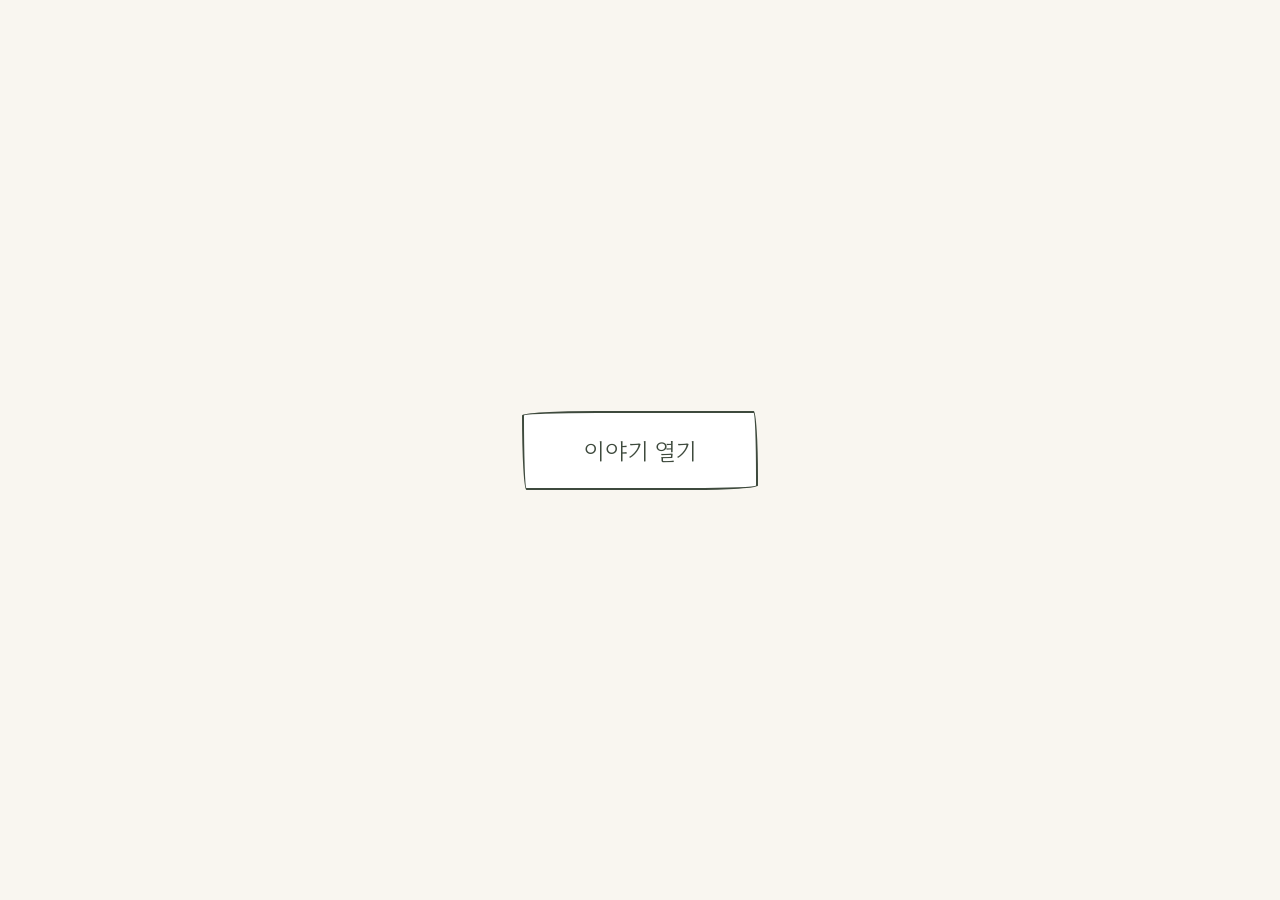
==== commit aa654528: "전체 수정" ====
--- a/index.html
+++ b/index.html
@@ -3,344 +3,1239 @@
     <head>
         <meta charset="UTF-8" />
         <meta name="viewport" content="width=device-width, initial-scale=1.0" />
-        <title>KIM PORTFOLIO</title>
-        <link rel="stylesheet" href="css/sec.css" />
-
-        <!-- 💡 GSAP 코어 및 플러그인 연동 -->
-        <script src="https://cdnjs.cloudflare.com/ajax/libs/gsap/3.12.2/gsap.min.js"></script>
-        <script src="https://cdnjs.cloudflare.com/ajax/libs/gsap/3.12.2/ScrollToPlugin.min.js"></script>
-        <script src="https://cdnjs.cloudflare.com/ajax/libs/gsap/3.12.2/ScrollTrigger.min.js"></script>
-        <script src="https://unpkg.com/lenis@1.1.13/dist/lenis.min.js"></script>
-        <link href="https://fonts.googleapis.com/css2?family=Caveat:wght@400;700&display=swap" rel="stylesheet" />
+        <title>Juhyeong | 이야기 스케치북</title>
+
+        <!-- 폰트 및 라이브러리 -->
         <link
-            href="https://fonts.googleapis.com/css2?family=Cormorant+Garamond:wght@500;600&display=swap"
+            href="https://fonts.googleapis.com/css2?family=Gowun+Dodum&family=Noto+Sans+KR:wght@300;400;500&display=swap"
             rel="stylesheet"
         />
-        <link href="https://fonts.googleapis.com/css2?family=Nanum+Pen+Script&display=swap" rel="stylesheet" />
-        <link
-            href="https://fonts.googleapis.com/css2?family=Maru+Buri:wght@400;600&family=Gowun+Dodum&display=swap"
-            rel="stylesheet"
-        />
-
-        <script src="js/mainjs.js" defer></script>
+        <script src="https://cdnjs.cloudflare.com/ajax/libs/gsap/3.13.0/gsap.min.js"></script>
+
+        <style>
+            /* 1. 오프닝 화면 */
+            #opening-scene {
+                position: fixed;
+                top: 0;
+                left: 0;
+                width: 100%;
+                height: 100vh;
+                background-color: var(--bg-paper);
+                background-image: url("https://www.transparenttextures.com/patterns/cream-paper.png");
+                display: grid;
+                place-content: center;
+                z-index: 9999;
+            }
+
+            #openBtn {
+                --percent: 0%;
+                position: relative;
+                padding: 20px 60px;
+                background: #fff;
+                border: 2px solid var(--text-forest);
+                border-radius: var(--sketch-border);
+                font-family: "Gowun Dodum", sans-serif;
+                font-size: 1.5rem;
+                color: var(--text-forest);
+                cursor: pointer;
+                transition: 0.3s;
+            }
+            #openBtn::before {
+                content: "이야기 열기";
+                position: absolute;
+                inset: 0;
+                background: var(--accent-green);
+                color: #fff;
+                border-radius: inherit;
+                display: flex;
+                align-items: center;
+                justify-content: center;
+                mask: linear-gradient(90deg, #000 var(--percent), transparent var(--percent));
+            }
+
+            /* 2. 메인 포트폴리오 (초기 숨김) */
+            #main-portfolio {
+                display: none;
+                opacity: 0;
+            }
+        </style>
     </head>
     <body>
-        <!-- 우측 고정 메뉴 -->
-        <div class="book-tabs">
-            <a href="#about" class="tab tab1">ABOUT</a>
-            <a href="#works" class="tab tab2">PROJECT</a>
-            <a href="#tools" class="tab tab3">WORK</a>
-            <a href="#contact" class="tab tab4">CONTACT</a>
+        <!-- 오프닝 장면 -->
+        <div id="opening-scene">
+            <button id="openBtn">이야기 열기</button>
         </div>
 
-        <!-- 메인 히어로 (수정 안 함) -->
-        <section class="main">
-            <img src="images/note2.png" alt="" class="bg" />
-            <div class="paper-btn" id="openNotebookBtn">
-                <img src="images/paper.png" alt="" />
-                <span>OPEN NOTEBOOK</span>
+        <!-- 포트폴리오 본문 -->
+        <div id="main-portfolio">
+            <!-- 이곳에 기존 포트폴리오의 <header>부터 <footer>까지 내용을 붙여넣으세요 -->
+            <!doctype html>
+            <html lang="ko">
+                <head>
+                    <meta charset="UTF-8" />
+                    <meta name="viewport" content="width=device-width, initial-scale=1.0" />
+                    <title>Juhyeong | 이야기 스케치북</title>
+
+                    <!-- 서정적인 고운돋움 폰트와 본문용 폰트 -->
+                    <link
+                        href="https://fonts.googleapis.com/css2?family=Gowun+Dodum&family=Noto+Sans+KR:wght@300;400;500&display=swap"
+                        rel="stylesheet"
+                    />
+
+                    <!-- Swiper.js CSS -->
+                    <link rel="stylesheet" href="https://cdn.jsdelivr.net/npm/swiper@11/swiper-bundle.min.css" />
+
+                    <style>
+                        /* ================= 지브리 감성 컬러 & 디자인 변수 ================= */
+                        :root {
+                            --bg-paper: #f9f6f0; /* 따뜻한 수채화 종이 질감 베이스 */
+                            --text-forest: #3e4a3d; /* 짙은 숲의 녹색 */
+                            --text-brown: #5c4a3d; /* 나무껍질 갈색 */
+                            --accent-green: #7e9b76; /* 부드러운 잎사귀 색 */
+                            --accent-yellow: #e6c280; /* 따뜻한 햇살 색 */
+                            /* 손그림 느낌을 내는 불규칙한 테두리 (CSS Trick) */
+                            --sketch-border: 255px 15px 225px 15px/15px 225px 15px 255px;
+                        }
+                        html {
+                            scroll-behavior: smooth;
+                        }
+
+                        * {
+                            margin: 0;
+                            padding: 0;
+                            box-sizing: border-box;
+                        }
+
+                        body {
+                            font-family: "Noto Sans KR", sans-serif;
+                            background-color: var(--bg-paper);
+                            /* 은은한 종이 질감 패턴 (투명한 노이즈) */
+                            background-image: url("https://www.transparenttextures.com/patterns/cream-paper.png");
+                            color: var(--text-forest);
+                            line-height: 1.7;
+                            overflow-x: hidden;
+                        }
+
+                        h1,
+                        h2,
+                        h3,
+                        .point-font {
+                            font-family: "Gowun Dodum", sans-serif;
+                        }
+                        a {
+                            text-decoration: none;
+                            color: inherit;
+                        }
+                        ul {
+                            list-style: none;
+                        }
+
+                        /* ================= 01. NAVIGATION ================= */
+                        header {
+                            position: fixed;
+                            top: 0;
+                            width: 100%;
+                            display: flex;
+                            justify-content: space-between;
+                            align-items: center;
+                            padding: 1.5rem 5%;
+                            transition: all 0.4s ease;
+                            z-index: 1000;
+                        }
+
+                        header.scrolled {
+                            background-color: rgba(249, 246, 240, 0.95);
+                            box-shadow: 0 4px 20px rgba(92, 74, 61, 0.08);
+                            padding: 1rem 5%;
+                        }
+
+                        .logo {
+                            font-size: 1.8rem;
+                            font-weight: bold;
+                            color: var(--text-forest);
+                            display: flex;
+                            align-items: center;
+                            gap: 8px;
+                        }
+                        .logo::after {
+                            content: "🌱";
+                            font-size: 1.2rem;
+                        }
+
+                        .nav-links {
+                            display: flex;
+                            gap: 2.5rem;
+                            margin-right: 100px;
+                        }
+                        .nav-links li a {
+                            font-size: 1rem;
+                            font-family: "Gowun Dodum", sans-serif;
+                            font-weight: bold;
+                            color: var(--text-brown);
+                            transition: color 0.3s;
+                        }
+                        .nav-links li a:hover {
+                            color: var(--accent-green);
+                        }
+
+                        /* ================= 02. HERO SECTION ================= */
+                        .hero {
+                            min-height: 100vh;
+                            /* 배경 이미지 설정 */
+                            background: url("https://images.unsplash.com/photo-1505245208761-ba3ce85b1cfa?auto=format&fit=crop&q=80&w=2000")
+                                no-repeat center center/cover;
+                            display: flex;
+                            align-items: center;
+                            justify-content: space-between;
+                            padding: 6rem 10% 2rem 10%;
+                            position: relative;
+                            gap: 4rem;
+                        }
+
+                        /* 캔버스 엣지 효과 (글자와 영상을 돋보이게 하는 반투명 오버레이) */
+                        .hero::before {
+                            content: "";
+                            position: absolute;
+                            top: 0;
+                            left: 0;
+                            right: 0;
+                            bottom: 0;
+                            background: linear-gradient(
+                                to right,
+                                rgba(249, 246, 240, 0.9) 0%,
+                                rgba(249, 246, 240, 0.6) 100%
+                            );
+                            pointer-events: none;
+                            display: none;
+                        }
+
+                        /* 왼쪽: 텍스트 영역 */
+                        .hero-content {
+                            position: relative;
+                            z-index: 2;
+                            flex: 1;
+                            max-width: 550px;
+                        }
+                        .hero h1 {
+                            font-size: 3.8rem;
+                            line-height: 1.2;
+                            margin-bottom: 1.5rem;
+                            color: #2c3a2b;
+                            text-shadow: 2px 2px 4px rgba(255, 255, 255, 0.8);
+                        }
+                        .hero p {
+                            font-size: 1.2rem;
+                            margin-bottom: 2.5rem;
+                            color: #4a5d48;
+                            background: rgba(255, 255, 255, 0.6);
+                            display: inline-block;
+                            padding: 10px 20px;
+                            border-radius: var(--sketch-border);
+                        }
+
+                        .btn {
+                            padding: 0.8rem 2rem;
+                            font-family: "Gowun Dodum", sans-serif;
+                            font-size: 1.1rem;
+                            font-weight: bold;
+                            cursor: pointer;
+                            transition: all 0.3s;
+                            border-radius: var(--sketch-border);
+                            border: 2px solid var(--text-forest);
+                        }
+                        .btn.solid {
+                            background-color: var(--text-forest);
+                            color: var(--bg-paper);
+                        }
+                        .btn.solid:hover {
+                            background-color: var(--accent-green);
+                            border-color: var(--accent-green);
+                        }
+
+                        /* 오른쪽: 쇼릴(동영상) 영역 */
+                        .hero-visual {
+                            position: relative;
+                            z-index: 2;
+                            flex: 1.2;
+                            display: flex;
+                            justify-content: flex-end;
+                        }
+
+                        /* 스케치북 / 폴라로이드 스타일의 액자 프레임 */
+                        .showreel-frame {
+                            background: #fff;
+                            padding: 15px 15px 40px 15px;
+                            border-radius: 3px;
+                            box-shadow: 5px 15px 30px rgba(92, 74, 61, 0.15);
+                            transform: rotate(2deg); /* 아주 살짝 기울여서 손맛 추가 */
+                            transition: transform 0.4s ease;
+                            width: 100%;
+                            max-width: 650px;
+                        }
+                        .showreel-frame:hover {
+                            transform: rotate(0deg) translateY(-5px);
+                        }
+
+                        .showreel-frame video {
+                            width: 100%;
+                            aspect-ratio: 16 / 9; /* 영상 기본 비율 */
+                            object-fit: cover;
+                            border-radius: 2px;
+                            /* 영상에도 약간의 따뜻한 아날로그 필터 적용 (원치 않으시면 제거하세요) */
+                            filter: sepia(10%) contrast(95%);
+                        }
+
+                        .showreel-caption {
+                            text-align: center;
+                            font-family: "Gowun Dodum", sans-serif;
+                            color: var(--text-brown);
+                            margin-top: 15px;
+                            font-size: 1.2rem;
+                            letter-spacing: 1px;
+                        }
+                        .showreel-caption::before,
+                        .showreel-caption::after {
+                            content: " ✨ ";
+                            font-size: 0.9rem;
+                            color: var(--accent-yellow);
+                        }
+
+                        /* ================= 03. WORKS ================= */
+                        section {
+                            padding: 8rem 10%;
+                            position: relative;
+                        }
+
+                        .section-title {
+                            font-size: 2.5rem;
+                            margin-bottom: 4rem;
+                            text-align: center;
+                            color: var(--text-forest);
+                        }
+                        .section-title::before,
+                        .section-title::after {
+                            content: " ~ 🍃 ~ ";
+                            font-size: 1.5rem;
+                            color: var(--accent-green);
+                            opacity: 0.7;
+                        }
+
+                        .works-grid {
+                            display: grid;
+                            grid-template-columns: repeat(auto-fit, minmax(280px, 1fr));
+                            gap: 3rem;
+                        }
+
+                        .work-card {
+                            background: #fff;
+                            padding: 15px 15px 25px 15px;
+                            box-shadow: 3px 5px 15px rgba(92, 74, 61, 0.1);
+                            border-radius: 3px 3px 3px 3px / 5px 5px 3px 3px;
+                            cursor: pointer;
+                            transition: transform 0.4s cubic-bezier(0.175, 0.885, 0.32, 1.275);
+                            position: relative; /* 추가된 속성: ::after 문구를 위해 필요 */
+                        }
+                        .work-card:nth-child(even) {
+                            transform: rotate(2deg);
+                        }
+                        .work-card:nth-child(odd) {
+                            transform: rotate(-1.5deg);
+                        }
+                        .work-card:hover {
+                            transform: translateY(-10px) rotate(0deg) scale(1.05);
+                            z-index: 10;
+                        }
+
+                        /* 마우스를 올렸을 때 '영상 보기' 안내 문구 추가 */
+                        .work-card::after {
+                            content: "▶ 영상 보기";
+                            position: absolute;
+                            top: 40%;
+                            left: 50%;
+                            transform: translate(-50%, -50%);
+                            background: rgba(62, 74, 61, 0.8);
+                            color: #fff;
+                            padding: 8px 15px;
+                            border-radius: 20px;
+                            font-size: 0.9rem;
+                            opacity: 0;
+                            transition: opacity 0.3s ease;
+                            pointer-events: none;
+                        }
+                        .work-card:hover::after {
+                            opacity: 1;
+                        }
+
+                        .work-img {
+                            width: 100%;
+                            height: 220px;
+                            object-fit: cover;
+                            margin-bottom: 1rem;
+                            filter: sepia(20%) contrast(90%);
+                        }
+
+                        .work-card h3 {
+                            font-size: 1.4rem;
+                            color: var(--text-forest);
+                            margin-bottom: 0.2rem;
+                            text-align: center;
+                        }
+                        .work-card p {
+                            font-size: 0.9rem;
+                            color: var(--text-brown);
+                            text-align: center;
+                        }
+
+                        /* ================= 모달창(팝업) 스타일 추가 ================= */
+                        /* ================= 확장형 모달창 스타일 ================= */
+                        .modal-overlay {
+                            position: fixed;
+                            top: 0;
+                            left: 0;
+                            width: 100%;
+                            height: 100vh;
+                            background: rgba(30, 36, 30, 0.85);
+                            backdrop-filter: blur(5px);
+                            z-index: 2000;
+                            display: flex;
+                            align-items: center;
+                            justify-content: center;
+                            opacity: 0;
+                            visibility: hidden;
+                            transition: all 0.4s ease;
+                        }
+                        .modal-overlay.active {
+                            opacity: 1;
+                            visibility: visible;
+                        }
+
+                        .modal-content {
+                            background-color: var(--bg-paper);
+                            background-image: url("https://www.transparenttextures.com/patterns/cream-paper.png");
+                            width: 90%;
+                            max-width: 1000px;
+                            height: 85vh;
+                            overflow-y: auto;
+
+                            /* 세련된 라운드 처리 및 은은한 테두리/그림자 */
+                            border-radius: 24px;
+                            border: 1px solid rgba(92, 74, 61, 0.15);
+                            box-shadow: 0 25px 60px rgba(44, 58, 43, 0.2);
+
+                            /* 영상과 X버튼이 겹치지 않도록 상단 여백 60px 확보 */
+                            padding: 60px 40px 40px 40px;
+                            position: relative;
+                            display: flex;
+                            flex-direction: column;
+                            transform: translateY(30px) scale(0.95);
+                            transition: all 0.4s ease;
+                        }
+                        .modal-overlay.active .modal-content {
+                            transform: translateY(0) scale(1);
+                        }
+
+                        /* 스크롤바 커스텀 (스케치북 감성 유지) */
+                        .modal-content::-webkit-scrollbar {
+                            width: 8px;
+                        }
+                        .modal-content::-webkit-scrollbar-track {
+                            background: transparent;
+                            margin: 20px 0;
+                        }
+                        .modal-content::-webkit-scrollbar-thumb {
+                            background: var(--accent-green);
+                            border-radius: 10px;
+                        }
+
+                        .modal-close {
+                            position: absolute;
+                            top: 20px;
+                            right: 30px;
+                            font-size: 2.5rem;
+                            color: var(--text-brown);
+                            cursor: pointer;
+                            transition: color 0.3s;
+                            line-height: 1;
+                            z-index: 10;
+                        }
+                        .modal-close:hover {
+                            color: var(--accent-green);
+                        }
+
+                        /* ★ 메인 영상 영역 (16:9 비율 고정) ★ */
+                        .modal-video-box {
+                            width: 100%;
+                            aspect-ratio: 16 / 9;
+                            background: #000;
+                            border-radius: 5px;
+                            overflow: hidden;
+                            margin-bottom: 30px;
+                            box-shadow: 0 10px 30px rgba(92, 74, 61, 0.15);
+                            flex-shrink: 0; /* 영상 비율이 찌그러지지 않도록 방지 */
+                        }
+                        .modal-video-box video {
+                            width: 100%;
+                            height: 100%;
+                            object-fit: cover;
+                        }
+
+                        /* 모달 내부 텍스트 및 상세 이미지 영역 */
+                        .modal-info {
+                            margin-bottom: 40px;
+                        }
+                        .modal-info h2 {
+                            font-size: 2.2rem;
+                            color: var(--text-forest);
+                            margin-bottom: 5px;
+                        }
+                        .modal-info .modal-category {
+                            font-size: 1rem;
+                            color: var(--accent-green);
+                            font-weight: bold;
+                            margin-bottom: 20px;
+                        }
+                        .modal-info p {
+                            font-size: 1.05rem;
+                            color: var(--text-brown);
+                            line-height: 1.7;
+                        }
+
+                        /* 추가 작업 과정을 보여줄 섹션 */
+                        .modal-section-title {
+                            font-size: 1.5rem;
+                            color: var(--text-forest);
+                            border-bottom: 2px dashed var(--accent-green);
+                            padding-bottom: 10px;
+                            margin-bottom: 20px;
+                            margin-top: 20px;
+                        }
+                        .modal-process-grid {
+                            display: grid;
+                            grid-template-columns: repeat(auto-fit, minmax(250px, 1fr));
+                            gap: 20px;
+                        }
+                        .modal-process-grid img {
+                            width: 100%;
+                            border-radius: 3px;
+                            border: 1px solid #e0d8c3;
+                        }
+
+                        /* ================= 04. FEATURED (스와이퍼 적용) ================= */
+                        .featured-section {
+                            padding: 5rem 10%;
+                            background: linear-gradient(to bottom, transparent, rgba(126, 155, 118, 0.1), transparent);
+                        }
+
+                        .storySwiper {
+                            width: 100%;
+                            padding-bottom: 50px;
+                        }
+
+                        .storybook {
+                            background: #fff;
+                            border-radius: var(--sketch-border);
+                            box-shadow: 5px 10px 30px rgba(0, 0, 0, 0.05);
+                            display: flex;
+                            overflow: hidden;
+                            border: 1px solid #e0d8c3;
+                        }
+
+                        .story-img {
+                            flex: 1;
+                            min-height: 400px;
+                            background-size: cover;
+                            background-position: center;
+                            background-repeat: no-repeat;
+                            position: relative;
+                        }
+
+                        .story-text {
+                            flex: 1;
+                            padding: 4rem;
+                            display: flex;
+                            flex-direction: column;
+                            justify-content: center;
+                            background-image: url("https://www.transparenttextures.com/patterns/cream-paper.png");
+                        }
+
+                        .story-text h2 {
+                            font-size: 2.5rem;
+                            margin-bottom: 0.5rem;
+                            color: var(--text-forest);
+                        }
+                        .story-text h4 {
+                            font-size: 1.1rem;
+                            color: var(--accent-green);
+                            margin-bottom: 2rem;
+                        }
+                        .story-text p {
+                            font-size: 1.05rem;
+                            line-height: 1.8;
+                            color: var(--text-brown);
+                            margin-bottom: 2rem;
+                        }
+
+                        .story-btn {
+                            align-self: flex-start;
+                            font-family: "Gowun Dodum", sans-serif;
+                            color: var(--text-forest);
+                            border-bottom: 2px dashed var(--accent-green);
+                            padding-bottom: 5px;
+                            transition: color 0.3s;
+                            font-weight: bold;
+                        }
+                        .story-btn:hover {
+                            color: var(--accent-green);
+                        }
+
+                        .swiper-button-next,
+                        .swiper-button-prev {
+                            color: var(--text-forest) !important;
+                            opacity: 0.7;
+                            transition: opacity 0.3s;
+                        }
+                        .swiper-button-next:hover,
+                        .swiper-button-prev:hover {
+                            opacity: 1;
+                        }
+
+                        .swiper-pagination-bullet {
+                            background-color: var(--text-brown) !important;
+                            width: 10px;
+                            height: 10px;
+                        }
+                        .swiper-pagination-bullet-active {
+                            background-color: var(--accent-green) !important;
+                        }
+
+                        /* ================= 05. ABOUT ================= */
+                        .about-container {
+                            display: flex;
+                            gap: 4rem;
+                            align-items: center;
+                            max-width: 1000px;
+                            margin: 0 auto;
+                        }
+
+                        .about-drawing {
+                            flex: 1;
+                            height: 450px;
+                            background: url("https://images.unsplash.com/photo-1513364776144-60967b0f800f?auto=format&fit=crop&q=80&w=800")
+                                no-repeat center/cover;
+                            border-radius: var(--sketch-border);
+                            border: 3px solid #e0d8c3;
+                            filter: sepia(50%) grayscale(40%);
+                        }
+
+                        .about-text h2 {
+                            font-size: 2.2rem;
+                            line-height: 1.5;
+                            margin-bottom: 1.5rem;
+                            color: var(--text-forest);
+                        }
+                        .about-text p {
+                            font-size: 1.1rem;
+                            color: var(--text-brown);
+                            margin-bottom: 2.5rem;
+                        }
+
+                        .skill-tag {
+                            display: inline-block;
+                            padding: 5px 15px;
+                            margin: 0 5px 10px 0;
+                            font-family: "Gowun Dodum", sans-serif;
+                            background: rgba(230, 194, 128, 0.2);
+                            border: 1px dashed var(--accent-yellow);
+                            border-radius: 20px;
+                            color: var(--text-brown);
+                        }
+
+                        /* ================= 06. FOOTER ================= */
+                        footer {
+                            margin-top: 5rem;
+                            background-color: var(--text-forest);
+                            color: var(--bg-paper);
+                            padding: 4rem 10%;
+                            text-align: center;
+                            background-image: url("https://www.transparenttextures.com/patterns/cream-paper.png");
+                        }
+
+                        .footer-icon {
+                            font-size: 2.5rem;
+                            margin-bottom: 1rem;
+                        }
+                        .footer-title {
+                            font-size: 2rem;
+                            margin-bottom: 2rem;
+                            color: var(--accent-yellow);
+                        }
+
+                        .footer-links {
+                            display: flex;
+                            justify-content: center;
+                            gap: 3rem;
+                            margin-bottom: 3rem;
+                        }
+                        .footer-links a {
+                            font-family: "Gowun Dodum", sans-serif;
+                            font-size: 1.2rem;
+                            transition: color 0.3s;
+                        }
+                        .footer-links a:hover {
+                            color: var(--accent-yellow);
+                        }
+/* ================= 수평 마스킹 테이프 MARQUEE ================= */
+.tape-marquee-wrapper {
+    width: 100%;
+    padding: 3rem 0; /* 위아래 여백 */
+    overflow: hidden;
+    position: relative;
+    background: transparent;
+}
+
+.tape-marquee {
+    background-color: rgba(126, 155, 118, 0.15); /* 반투명한 테이프 질감 */
+    border-top: 1px dashed rgba(92, 74, 61, 0.3);
+    border-bottom: 1px dashed rgba(92, 74, 61, 0.3);
+    padding: 20px 0;
+    mix-blend-mode: multiply; /* 배경 종이와 자연스럽게 겹침 */
+    box-shadow: 0 4px 10px rgba(0, 0, 0, 0.03);
+    white-space: nowrap;
+}
+
+.marquee-content {
+    display: inline-flex;
+    align-items: center;
+    animation: tape-marquee 25s linear infinite;
+}
+
+.tape-marquee-wrapper:hover .marquee-content {
+    animation-play-state: paused;
+}
+
+/* 글자 및 여백 스타일 */
+.tape-item {
+    display: inline-flex;
+    align-items: center;
+    gap: 15px;
+    margin: 0 50px; /* 나뭇잎 장식 대신 넉넉한 여백으로 구분 */
+    font-family: "Gowun Dodum", sans-serif;
+    font-size: 1.2rem;
+    color: var(--text-forest);
+    font-weight: bold;
+}
+
+/* 컬러 소프트웨어 아이콘 */
+.tool-icon {
+    display: flex;
+    align-items: center;
+    justify-content: center;
+    width: 36px;
+    height: 36px;
+    border-radius: 8px;
+    font-family: Arial, sans-serif;
+    font-weight: 900;
+    font-size: 1.1rem;
+    box-shadow: 2px 4px 10px rgba(0, 0, 0, 0.15);
+}
+
+.ae { background: #00005b; color: #9999ff; border: 2px solid #9999ff; }
+.pr { background: #00005b; color: #ea77ff; border: 2px solid #ea77ff; }
+.ps { background: #001e36; color: #31a8ff; border: 2px solid #31a8ff; }
+.ai { background: #330000; color: #ff9a00; border: 2px solid #ff9a00; }
+.figma { background: #1e1e1e; color: #00d084; border: 2px solid #00d084; }
+.ai-gen { background: var(--text-forest); color: var(--accent-yellow); border: 2px solid var(--accent-yellow); }
+
+/* 스크롤 애니메이션 */
+@keyframes tape-marquee {
+    0% { transform: translateX(0%); }
+    100% { transform: translateX(-50%); }
+}
+t
+/* 모바일 화면 대응 */
+@media (max-width: 768px) {
+    .tape-marquee { padding: 15px 0; }
+    .tape-item { font-size: 1rem; margin: 0 30px; }
+    .tool-icon { width: 30px; height: 30px; font-size: 0.9rem; }
+}
+                        /* 반응형 (모바일 & 태블릿 레이아웃 변경) */
+                        @media (max-width: 992px) {
+                            .hero {
+                                flex-direction: column;
+                                text-align: center;
+                                padding-top: 8rem;
+                                gap: 3rem;
+                            }
+                            .hero-content {
+                                max-width: 100%;
+                            }
+                            .hero-visual {
+                                justify-content: center;
+                                width: 100%;
+                            }
+                            .showreel-frame {
+                                transform: rotate(0deg);
+                            }
+                            /* 추가: 모바일 환경 모달창 디자인 조정 */
+                            .modal-content {
+                                flex-direction: column;
+                                padding: 30px 20px;
+                            }
+                            .modal-close {
+                                top: 10px;
+                                right: 20px;
+                            }
+                        }
+
+                        @media (max-width: 768px) {
+                            .nav-links {
+                                display: none;
+                            }
+                            .hero h1 {
+                                font-size: 3rem;
+                            }
+                            .storybook {
+                                flex-direction: column;
+                            }
+                            .story-img {
+                                min-height: 250px;
+                            }
+                            .story-text {
+                                padding: 2rem;
+                            }
+                            .about-container {
+                                flex-direction: column;
+                            }
+                            .about-drawing {
+                                width: 100%;
+                                height: 300px;
+                            }
+                        }
+                    </style>
+                </head>
+                <body>
+                    <!-- 01. NAVIGATION -->
+                    <header id="header">
+                        <div class="logo point-font">Juhyeong</div>
+                        <ul class="nav-links">
+                            <li><a href="#works">작업실</a></li>
+                            <li><a href="#featured">주요기록</a></li>
+                            <li><a href="#about">나의 이야기</a></li>
+                            <li><a href="#contact">우체통</a></li>
+                        </ul>
+                    </header>
+
+                    <!-- 02. HERO (텍스트 + 쇼릴 비디오 레이아웃 분할) -->
+                    <section class="hero">
+                        <!-- 좌측: 소개 텍스트 -->
+                        <div class="hero-content">
+                            <h1 class="point-font">모든 움직임에는<br />이유가 있어야 합니다.</h1>
+                            <p>컷과 리듬을 통해 이야기를 완성하고<br />메시지가 기억에 남는 순간을 만듭니다.</p>
+                            <button class="btn solid hover-target" onclick="location.href = '#works'">
+                                프로젝트 살펴보기
+                            </button>
+                        </div>
+
+                        <!-- 우측: 쇼릴 영상 프레임 -->
+                        <div class="hero-visual">
+                            <div class="showreel-frame">
+                                <!-- autoplay, loop, muted 속성으로 접속 시 소리 없이 자동 재생되도록 설정 -->
+                                <video
+                                    src="https://cdn.pixabay.com/video/2021/08/04/83863-584737217_large.mp4"
+                                    poster="images/1.png"
+                                    autoplay
+                                    loop
+                                    muted
+                                    playsinline
+                                ></video>
+                                <div class="showreel-caption point-font">Showreel 2026</div>
+                            </div>
+                        </div>
+                    </section>
+                    <div class="tape-marquee-wrapper">
+    <div class="tape-marquee">
+        <div class="marquee-content">
+            <div class="tape-item">
+                <span class="tool-icon ae">Ae</span> After Effects
             </div>
-            <div class="start-note">Let's Start!</div>
-            <div class="polaroid">
-                <video class="polaroid-video" autoplay muted loop playsinline>
-                    <source src="images" type="video/mp4" />
-                </video>
-                <img src="images/마스킹폴라.png" class="polaroid-frame" />
+            <div class="tape-item">
+                <span class="tool-icon pr">Pr</span> Premiere Pro
             </div>
-        </section>
-        <!-- SECTION 2: WORKS -->
-<section id="works" class="note-section2">
-    <img src="images/note back.png" class="bg" />
-
-    <div class="inner">
-        <span class="page-number">PAGE 02</span>
-
-        <h2 class="section-title">
-            SELECTED WORKS <span class="sub-hand-title">주요 작업들 ★</span>
-        </h2>
-
-        <div class="works-board-box">
-
-            <!-- CASE 01 -->
-            <div class="work-list-item"
-                data-title="설탕과다사용부담금"
-                data-desc="설탕 과다 섭취 문제를 쉽고 직관적으로 전달하기 위한 인포그래픽 영상"
-                data-video="https://player.vimeo.com/video/000000000">
-
-                <img src="images/마스킹 줄.png" class="masking-tape" alt="" />
-                <img src="images/thumb01.jpg" class="work-thumb-img" />
-
-                <div class="work-overlay">
-                    <div class="overlay-content">
-                        <div class="case-tag">CASE 01</div>
-                        <h3 class="work-item-title">설탕과다사용부담금</h3>
-                        <span class="work-year">2026</span>
-                        <p class="work-item-desc">
-                            설탕 과다 섭취 문제를 쉽고 직관적으로 전달하기 위한 인포그래픽 영상
-                        </p>
-                        <div class="tools-wrapper">
-                            <div class="tools-icons">
-                                <span class="icon-square">Ae</span>
-                                <span class="icon-square">Ai</span>
-                                <span class="icon-square">Ps</span>
+            <div class="tape-item">
+                <span class="tool-icon ps">Ps</span> Photoshop
+            </div>
+            <div class="tape-item">
+                <span class="tool-icon ai">Ai</span> Illustrator
+            </div>
+            <div class="tape-item">
+                <span class="tool-icon figma">F</span> Figma
+            </div>
+            <div class="tape-item">
+                <span class="tool-icon ai-gen">✨</span> AI Generation
+            </div>
+
+            <div class="tape-item">
+                <span class="tool-icon ae">Ae</span> After Effects
+            </div>
+            <div class="tape-item">
+                <span class="tool-icon pr">Pr</span> Premiere Pro
+            </div>
+            <div class="tape-item">
+                <span class="tool-icon ps">Ps</span> Photoshop
+            </div>
+            <div class="tape-item">
+                <span class="tool-icon ai">Ai</span> Illustrator
+            </div>
+            <div class="tape-item">
+                <span class="tool-icon figma">F</span> Figma
+            </div>
+            <div class="tape-item">
+                <span class="tool-icon ai-gen">✨</span> AI Generation
+            </div>
+        </div>
+    </div>
+</div>
+
+                    <!-- 03. WORKS PREVIEW (데이터 속성 추가) -->
+                    <section id="works">
+                        <h2 class="section-title point-font">서랍 속 작업물</h2>
+                        <div class="works-grid">
+                            <!-- 프로젝트 1 (data-* 속성에 모달창에 띄울 정보 입력) -->
+                            <div
+                                class="work-card"
+                                data-title="바람이 머무는 곳"
+                                data-category="배경 일러스트레이션"
+                                data-desc="바람의 흔적을 따라 움직이는 들판을 표현한 작업입니다. 스케치부터 채색, 그리고 애프터이펙트를 활용한 미세한 모션까지 모든 과정을 1인 제작하였습니다."
+                                data-video="https://cdn.pixabay.com/video/2020/05/13/38891-419525263_large.mp4"
+                            >
+                                <img src="images/1.png" class="work-img" />
+                                <h3 class="point-font">이름이 머무는 숲</h3>
+                                <p>시네마틱 AI 영상</p>
+                            </div>
+
+                            <!-- 프로젝트 2 -->
+                            <div
+                                class="work-card"
+                                data-title="구름 너머의 마을"
+                                data-category="모션 그래픽스"
+                                data-desc="어릴 적 상상하던 하늘 위 마을을 구현한 모션 그래픽 프로젝트입니다. 몽환적인 색감과 부드러운 카메라 워킹에 신경 썼습니다."
+                                data-video="https://cdn.pixabay.com/video/2019/04/16/22754-330419355_large.mp4"
+                            >
+                                <img src="images/당수1.png" class="work-img" />
+                                <h3 class="point-font">천연당</h3>
+                                <p>스토리형 인포그래픽</p>
+                            </div>
+
+                            <!-- 프로젝트 3 -->
+                            <div
+                                class="work-card"
+                                data-title="작은 숲의 요정"
+                                data-category="캐릭터 애니메이션"
+                                data-desc="지브리 특유의 포근한 요정 캐릭터를 오마주하여 짧은 루핑 애니메이션을 제작했습니다. 프레임 바이 프레임 기법을 일부 사용했습니다."
+                                data-video="https://cdn.pixabay.com/video/2021/08/04/83863-584737217_large.mp4"
+                            >
+                                <img
+                                    src="https://images.unsplash.com/photo-1490682143684-14369e18dce8?auto=format&fit=crop&q=80&w=800"
+                                    class="work-img"
+                                />
+                                <h3 class="point-font">작은 숲의 요정</h3>
+                                <p>캐릭터 애니메이션</p>
+                            </div>
+
+                            <!-- 프로젝트 4 -->
+                            <div
+                                class="work-card"
+                                data-title="별이 내리는 밤"
+                                data-category="웹 인터랙티브"
+                                data-desc="실사 촬영본에 2D 일러스트 에셋을 합성하여 동화 같은 분위기를 연출한 영상입니다. 프리미어 프로와 애프터이펙트를 사용했습니다."
+                                data-video="https://cdn.pixabay.com/video/2020/05/13/38891-419525263_large.mp4"
+                            >
+                                <img
+                                    src="https://images.unsplash.com/photo-1472214103451-9374bd1c798e?auto=format&fit=crop&q=80&w=800"
+                                    class="work-img"
+                                />
+                                <h3 class="point-font">별이 내리는 밤</h3>
+                                <p>웹 인터랙티브</p>
+                            </div>
+                        </div>
+                    </section>
+
+                    <!-- 04. FEATURED PROJECT (스와이퍼 적용) -->
+                    <section id="featured" class="featured-section">
+                        <div class="swiper storySwiper">
+                            <div class="swiper-wrapper">
+                                <div class="swiper-slide">
+                                    <div class="storybook">
+                                        <div
+                                            class="story-img"
+                                            style="
+                                                background-image: url(&quot;https://images.unsplash.com/photo-1473448912268-2022ce9509d8?auto=format&fit=crop&q=80&w=1000&quot;);
+                                            "
+                                        ></div>
+                                        <div class="story-text">
+                                            <h2 class="point-font">기억이 머무는 숲</h2>
+                                            <h4 class="point-font">2026 수목장림 일러스트 애니메이션 프로젝트</h4>
+                                            <p>
+                                                "떠남은 끝이 아니라, 숲에서의 새로운 만남입니다."<br /><br />
+                                                삶과 죽음, 그리고 잊혀지지 않는 기억의 연결고리를 따뜻한 시선으로 담아낸
+                                                단편 애니메이션 작업입니다. 손이 투과되는 연출과 서정적인 숲의 이미지를
+                                                통해, 헤어짐이 주는 슬픔을 잔잔한 위로로 승화시키고자 했습니다.
+                                            </p>
+                                            <a href="#" class="story-btn">기획 노트 자세히 보기 ➔</a>
+                                        </div>
+                                    </div>
+                                </div>
+
+                                <div class="swiper-slide">
+                                    <div class="storybook">
+                                        <div
+                                            class="story-img"
+                                            style="
+                                                background-image: url(&quot;https://images.unsplash.com/photo-1518495973542-4542c06a5843?auto=format&fit=crop&q=80&w=1000&quot;);
+                                            "
+                                        ></div>
+                                        <div class="story-text">
+                                            <h2 class="point-font">여름의 조각들</h2>
+                                            <h4 class="point-font">2025 개인 단편 모션 그래픽스</h4>
+                                            <p>
+                                                매미 소리가 가득했던 어린 시절의 찬란한 여름방학을 모티브로
+                                                하였습니다.<br /><br />
+                                                짙은 녹음과 강렬한 햇빛의 대비를 활용하여, 돌아갈 수 없는 시간에 대한
+                                                향수를 담아낸 영상 기록물입니다.
+                                            </p>
+                                            <a href="#" class="story-btn">기획 노트 자세히 보기 ➔</a>
+                                        </div>
+                                    </div>
+                                </div>
+
+                                <div class="swiper-slide">
+                                    <div class="storybook">
+                                        <div
+                                            class="story-img"
+                                            style="
+                                                background-image: url(&quot;https://images.unsplash.com/photo-1464822759023-fed622ff2c3b?auto=format&fit=crop&q=80&w=1000&quot;);
+                                            "
+                                        ></div>
+                                        <div class="story-text">
+                                            <h2 class="point-font">구름의 노래</h2>
+                                            <h4 class="point-font">2024 뮤직비디오 타이포그래피</h4>
+                                            <p>
+                                                바람의 흐름에 따라 시시각각 변하는 구름의 모양처럼, 감정의 변화를
+                                                시각화한 작업입니다.<br /><br />
+                                                가사의 리듬감에 맞춰 텍스트와 배경 일러스트가 유기적으로 상호작용하도록
+                                                애니메이션을 설계했습니다.
+                                            </p>
+                                            <a href="#" class="story-btn">기획 노트 자세히 보기 ➔</a>
+                                        </div>
+                                    </div>
+                                </div>
+                            </div>
+
+                            <div class="swiper-button-next"></div>
+                            <div class="swiper-button-prev"></div>
+                            <div class="swiper-pagination"></div>
+                        </div>
+                    </section>
+
+                    <!-- 05. ABOUT -->
+                    <section id="about">
+                        <div class="about-container">
+                            <div class="about-drawing"></div>
+                            <div class="about-text">
+                                <h2 class="point-font">안녕하세요,<br />이야기의 온기를 전하는 디자이너입니다.</h2>
+                                <p>
+                                    차가운 디지털 화면 속에서도 사람의 체온이 느껴지는 작업을 지향합니다. 영상 편집과
+                                    일러스트를 결합하여, 오래도록 기억에 남는 한 편의 동화 같은 장면들을 만들어가고
+                                    있습니다.
+                                </p>
+
+                                <div>
+                                    <span class="skill-tag">After Effects</span>
+                                    <span class="skill-tag">Premiere Pro</span>
+                                    <span class="skill-tag">Photoshop</span>
+                                    <span class="skill-tag">Illustrator</span>
+                                    <span class="skill-tag">Figma</span>
+                                </div>
+                            </div>
+                        </div>
+                    </section>
+
+                    <!-- 06. FOOTER -->
+                    <footer id="contact">
+                        <div class="footer-icon">📮</div>
+                        <h2 class="footer-title point-font">새로운 이야기의 시작</h2>
+                        <div class="footer-links">
+                            <a href="mailto:juhyeong@email.com">이메일 보내기</a>
+                            <a href="#">인스타그램</a>
+                            <a href="#">비메오 채널</a>
+                        </div>
+                        <div style="opacity: 0.6; font-size: 0.9rem">© 2026 Juhyeong. All rights reserved.</div>
+                    </footer>
+
+                    <!-- 모달창 (클릭 시 나타나는 팝업 영역 추가) -->
+                    <!-- ================= 수정된 모달창 HTML ================= -->
+                    <div class="modal-overlay" id="workModal">
+                        <div class="modal-content">
+                            <span class="modal-close" id="closeModal">&times;</span>
+
+                            <!-- 1. 상단 영상/이미지 영역 -->
+                            <div class="modal-video-box" style="width: 100%; max-height: 60vh">
+                                <video id="modalVideo" src="" controls></video>
+                            </div>
+
+                            <!-- 2. 프로젝트 개요 -->
+                            <div class="modal-info">
+                                <h2 class="point-font" id="modalTitle" style="font-size: 2.5rem">프로젝트 제목</h2>
+                                <div class="modal-category" id="modalCategory" style="font-size: 1.2rem">카테고리</div>
+                                <p id="modalDesc" style="font-size: 1.1rem; max-width: 800px">
+                                    프로젝트 상세 설명이 이곳에 들어갑니다.
+                                </p>
+                            </div>
+
+                            <!-- 3. 상세 작업 과정 (JS로 동적 주입하거나, 내용별로 구성 가능) -->
+                            <div class="modal-details">
+                                <h3 class="point-font modal-section-title">작업 일지 및 테크니컬 노트</h3>
+                                <p>초기 스크립트 작성, 캐릭터 스케치, 그리고 UI 레이아웃 설계 과정입니다.</p>
+                                <div class="modal-process-grid">
+                                    <!-- 과정 이미지들이 들어갈 자리 -->
+                                    <img
+                                        src="https://images.unsplash.com/photo-1513364776144-60967b0f800f?auto=format&fit=crop&q=80&w=800"
+                                        alt="process 1"
+                                    />
+                                    <img
+                                        src="https://images.unsplash.com/photo-1490682143684-14369e18dce8?auto=format&fit=crop&q=80&w=800"
+                                        alt="process 2"
+                                    />
+                                </div>
                             </div>
                         </div>
                     </div>
-                </div>
-            </div>
-
-            <!-- CASE 02 -->
-            <div class="work-list-item"
-                data-title="범죄예방 캠페인"
-                data-desc="범죄의 심각성을 경고하고 예방의 메시지를 전달하는 모션그래픽"
-                data-video="https://player.vimeo.com/video/000000000">
-
-                <img src="images/마스킹블랙 (2).png" class="masking-tape" alt="" />
-                <img src="images/thumb02.jpg" class="work-thumb-img" />
-
-                <div class="work-overlay">
-                    <div class="overlay-content">
-                        <div class="case-tag">CASE 02</div>
-                        <h3 class="work-item-title">
-                            범죄예방 캠페인 <span class="en-title">Crime Motion</span>
-                        </h3>
-                        <span class="work-year">2026</span>
-                        <p class="work-item-desc">
-                            범죄의 심각성을 경고하고 예방의 메시지를 전달하는 모션그래픽
-                        </p>
-                        <div class="tools-wrapper">
-                            <div class="tools-icons">
-                                <span class="icon-square">Ae</span>
-                                <span class="icon-square">Ai</span>
-                                <span class="icon-square">Ps</span>
-                            </div>
-                        </div>
-                    </div>
-                </div>
-            </div>
-
-            <!-- CASE 03 -->
-            <div class="work-list-item"
-                data-title="Escape Room"
-                data-desc="스토리텔링 중심의 모션그래픽으로 몰입감 있는 연출을 구현"
-                data-video="https://player.vimeo.com/video/000000000">
-
-                <img src="images/마스킹 브라운.png" class="masking-tape" alt="" />
-                <img src="images/thumb03.jpg" class="work-thumb-img" />
-
-                <div class="work-overlay">
-                    <div class="overlay-content">
-                        <div class="case-tag">CASE 03</div>
-                        <h3 class="work-item-title">Escape Room</h3>
-                        <span class="work-year">2026</span>
-                        <p class="work-item-desc">
-                            스토리텔링 중심의 모션그래픽으로 몰입감 있는 연출을 구현
-                        </p>
-                        <div class="tools-wrapper">
-                            <div class="tools-icons">
-                                <span class="icon-square">Ae</span>
-                                <span class="icon-square">Pr</span>
-                                <span class="icon-square">Ps</span>
-                            </div>
-                        </div>
-                    </div>
-                </div>
-            </div>
-
-            <!-- CASE 04 -->
-            <div class="work-list-item"
-                data-title="Forest Memories"
-                data-desc="감정선의 흐름과 미장센을 강조한 스토리텔링 애니메이션"
-                data-video="https://player.vimeo.com/video/000000000">
-
-                <img src="images/마스킹.png" class="masking-tape" alt="" />
-                <img src="images/thumb04.jpg" class="work-thumb-img" />
-
-                <div class="work-overlay">
-                    <div class="overlay-content">
-                        <div class="case-tag">CASE 04</div>
-                        <h3 class="work-item-title">Forest Memories</h3>
-                        <span class="work-year">2026</span>
-                        <p class="work-item-desc">
-                            감정선의 흐름과 미장센을 강조한 스토리텔링 애니메이션
-                        </p>
-                        <div class="tools-wrapper">
-                            <div class="tools-icons">
-                                <span class="icon-square">Ae</span>
-                                <span class="icon-square">Pr</span>
-                                <span class="icon-square">Ai</span>
-                            </div>
-                        </div>
-                    </div>
-                </div>
-            </div>
-
+                    <!-- Swiper.js 스크립트 추가 -->
+                    <script src="https://cdn.jsdelivr.net/npm/swiper@11/swiper-bundle.min.js"></script>
+
+                    <!-- 스크롤 이벤트, Swiper 초기화 및 모달 스크립트 -->
+                    <script>
+                        // 헤더 스크롤 효과
+                        const header = document.getElementById("header");
+                        window.addEventListener("scroll", () => {
+                            if (window.scrollY > 50) {
+                                header.classList.add("scrolled");
+                            } else {
+                                header.classList.remove("scrolled");
+                            }
+                        });
+
+                        // 우아하게 겹쳐지면서 전환되는 Swiper (책장 넘기는 느낌)
+                        const swiper = new Swiper(".storySwiper", {
+                            loop: true,
+                            speed: 1000,
+                            grabCursor: true,
+                            effect: "creative",
+                            creativeEffect: {
+                                prev: {
+                                    shadow: true,
+                                    translate: ["-15%", 0, -200],
+                                    opacity: 0,
+                                },
+                                next: {
+                                    translate: ["100%", 0, 0],
+                                },
+                            },
+                            pagination: {
+                                el: ".swiper-pagination",
+                                clickable: true,
+                            },
+                            navigation: {
+                                nextEl: ".swiper-button-next",
+                                prevEl: ".swiper-button-prev",
+                            },
+                        });
+
+                        // 모달창 컨트롤 자바스크립트 추가
+                        const modal = document.getElementById("workModal");
+                        const closeModalBtn = document.getElementById("closeModal");
+                        const workCards = document.querySelectorAll(".work-card");
+
+                        const modalVideo = document.getElementById("modalVideo");
+                        const modalTitle = document.getElementById("modalTitle");
+                        const modalCategory = document.getElementById("modalCategory");
+                        const modalDesc = document.getElementById("modalDesc");
+
+                        // 각 카드 클릭 시 모달 열기
+                        workCards.forEach((card) => {
+                            card.addEventListener("click", () => {
+                                // 카드에 숨겨둔 데이터 가져오기
+                                const title = card.getAttribute("data-title");
+                                const category = card.getAttribute("data-category");
+                                const desc = card.getAttribute("data-desc");
+                                const videoSrc = card.getAttribute("data-video");
+
+                                // 모달창 내용 채우기
+                                modalTitle.textContent = title;
+                                modalCategory.textContent = category;
+                                modalDesc.textContent = desc;
+                                modalVideo.src = videoSrc;
+
+                                // 모달창 보이기 및 바탕화면 스크롤 막기
+                                modal.classList.add("active");
+                                document.body.style.overflow = "hidden";
+
+                                // 영상 자동 재생 (원치 않으시면 지워주세요)
+                                modalVideo.play();
+                            });
+                        });
+
+                        // 모달창 닫기 함수
+                        const closeModal = () => {
+                            modal.classList.remove("active");
+                            document.body.style.overflow = "auto"; // 스크롤 다시 허용
+                            modalVideo.pause(); // 닫을 때 영상 일시정지
+                            modalVideo.src = ""; // 소스 초기화 (배경음악 계속 재생 방지)
+                        };
+
+                        // X 버튼 누르면 닫기
+                        closeModalBtn.addEventListener("click", closeModal);
+
+                        // 모달창 바깥(어두운 배경) 누르면 닫기
+                        window.addEventListener("click", (e) => {
+                            if (e.target === modal) {
+                                closeModal();
+                            }
+                        });
+                    </script>
+                </body>
+            </html>
         </div>
-    </div>
-</section>
-
-        <!-- SECTION 1: ABOUT (순서 재배치) -->
-        <section id="about" class="note-section">
-            <img src="images/note back.png" class="bg" />
-            <div class="inner">
-                <span class="page-number">PAGE 01</span>
-                <h2 class="title-about">ABOUT</h2>
-                <div class="about-container">
-                    <div class="about-text-content">
-                        <p class="greeting">안녕하세요.</p>
-                        <p class="main-desc">
-                            정보를 이해하기 쉽게 전달하고,<br />
-                            장면에 감정을 담는 것을 좋아하는<br />
-                            영상편집자 <span class="highlight-name">김주형</span>입니다.
-                        </p>
-                        <div class="handwriting-line">
-                            <svg width="220" height="14" viewBox="0 0 220 14" xmlns="http://www.w3.org/2000/svg">
-                                <path
-                                    d="M2,9 C20,6 40,11 60,8 C80,5 100,10 120,7 C140,4 160,9 180,7 C195,6 210,8 218,7"
-                                    stroke="#5a4a3a"
-                                    stroke-width="1.4"
-                                    fill="none"
-                                    stroke-linecap="round"
-                                    opacity="0.75"
-                                />
-                            </svg>
-                        </div>
-                        <p class="sub-desc">
-                            모션그래픽과 인포그래픽을 기반으로<br />
-                            스토리를 시각적으로 전달합니다.
-                        </p>
-                        <div class="favorite-section">
-                            <div class="favorite-title"><span class="curve-arrow"></span> 좋아하는 작업 ★</div>
-                            <div class="favorite-tags">인포그래픽 / 모션그래픽 / 스토리텔링 / 시네마틱 연출</div>
-                        </div>
-                    </div>
-                    <div class="about-photo-content">
-                        <img src="images/폴라로이드2 중앙.png" alt="내 이미지" class="about-custom-image" />
-                    </div>
-                </div>
-            </div>
-        </section>
-
-        <!-- SECTION 3: TOOLS & SKILLS (구조 개선) -->
-        <section id="tools" class="tools-section">
-            <img src="images/note back.png" class="bg" />
-            <div class="inner">
-                <span class="page-number">PAGE 03</span>
-                <h2 class="tools-title">Tools</h2>
-
-                <!-- 카드를 정렬해 줄 래퍼 추가 -->
-                <div class="tools-grid">
-                    <!-- AE -->
-                    <div class="tool-card ae">
-                        <img src="images/ae-note.png" alt="" />
-                        <div class="tool-content">
-                            <img src="images/ae-icon.png" class="tool-icon" />
-                            <p>After Effects</p>
-                        </div>
-                    </div>
-
-                    <!-- PR -->
-                    <div class="tool-card pr">
-                        <img src="images/pr-note.png" alt="" />
-                        <div class="tool-content">
-                            <img src="images/pr-icon.png" class="tool-icon" />
-                            <p>Premiere Pro</p>
-                        </div>
-                    </div>
-
-                    <!-- AI -->
-                    <div class="tool-card ai">
-                        <img src="images/ai-note.png" alt="" />
-                        <div class="tool-content">
-                            <img src="images/ai-icon.png" class="tool-icon" />
-                            <p>Illustrator</p>
-                        </div>
-                    </div>
-
-                    <!-- PS -->
-                    <div class="tool-card ps">
-                        <img src="images/ps-note.png" alt="" />
-                        <div class="tool-content">
-                            <img src="images/ps-icon.png" class="tool-icon" />
-                            <p>Photoshop</p>
-                        </div>
-                    </div>
-
-                    <!-- Blender -->
-                    <div class="tool-card blender">
-                        <img src="images/blender-note.png" alt="" />
-                        <div class="tool-content">
-                            <img src="images/blender-icon.png" class="tool-icon" />
-                            <p>Blender</p>
-                        </div>
-                    </div>
-                </div>
-            </div>
-        </section>
-
-        <!-- SECTION 4: CONTACT -->
-        <section id="contact" class="note-section4">
-            <img src="images/note back.png" class="bg" />
-            <div class="inner">
-                <span class="page-number">PAGE 04</span>
-                <div class="contact-wrapper">
-                    <div class="contact-left">
-                        <h2 class="title-contact">CONTACT <span class="star">★</span></h2>
-                        <div class="contact-list">
-                            <div class="contact-item">
-                                <div class="icon-box email-icon"></div>
-                                <div class="info-box">
-                                    <span class="label">Email</span>
-                                    <span class="value">juhyeong_edit@gmail.com</span>
-                                </div>
-                            </div>
-                            <div class="contact-item">
-                                <div class="icon-box instagram-icon"></div>
-                                <div class="info-box">
-                                    <span class="label">Instagram</span>
-                                    <span class="value">@juhyeong_edit</span>
-                                </div>
-                            </div>
-                            <div class="contact-item">
-                                <div class="icon-box behance-icon"></div>
-                                <div class="info-box">
-                                    <span class="label">Behance</span>
-                                    <span class="value">behance.net/juhyeong</span>
-                                </div>
-                            </div>
-                            <div class="contact-item">
-                                <div class="icon-box phone-icon"></div>
-                                <div class="info-box">
-                                    <span class="label">Phone</span>
-                                    <span class="value">010-1234-5678</span>
-                                </div>
-                            </div>
-                        </div>
-                        <div class="cloud-comment">
-                            <p>함께 멋진 프로젝트를<br />만들고 싶습니다!</p>
-                        </div>
-                    </div>
-                    <div class="contact-right"></div>
-                </div>
-            </div>
-        </section>
-        <div class="work-modal" id="workModal">
-    <div class="modal-overlay" onclick="closeModal()"></div>
-
-    <div class="modal-content">
-
-        <button class="modal-close" onclick="closeModal()">×</button>
-
-        <div class="modal-video">
-            <iframe id="modalVideo" src=""></iframe>
-        </div>
-
-        <div class="modal-info">
-            <h2 id="modalTitle"></h2>
-            <p id="modalDesc"></p>
-        </div>
-
-    </div>
-</div>
+
+        <script>
+            const btn = document.querySelector("#openBtn");
+            const opening = document.querySelector("#opening-scene");
+            const main = document.querySelector("#main-portfolio");
+
+            btn.onclick = () => {
+                btn.style.pointerEvents = "none";
+
+                // 자연스러운 사라짐을 위한 GSAP 타임라인
+                const tl = gsap.timeline();
+
+                tl.to(btn, { "--percent": "100%", duration: 1.5, ease: "power2.inOut" })
+                    .to(btn, {
+                        opacity: 0,
+                        y: 30,
+                        scale: 0.95,
+                        duration: 0.8,
+                        ease: "power1.inOut",
+                    })
+                    .to(opening, {
+                        opacity: 0,
+                        duration: 0.5,
+                        onComplete: () => {
+                            opening.style.display = "none";
+                            main.style.display = "block";
+                            gsap.to(main, { opacity: 1, duration: 1.2, ease: "power2.out" });
+                        },
+                    });
+            };
+        </script>
     </body>
 </html>
